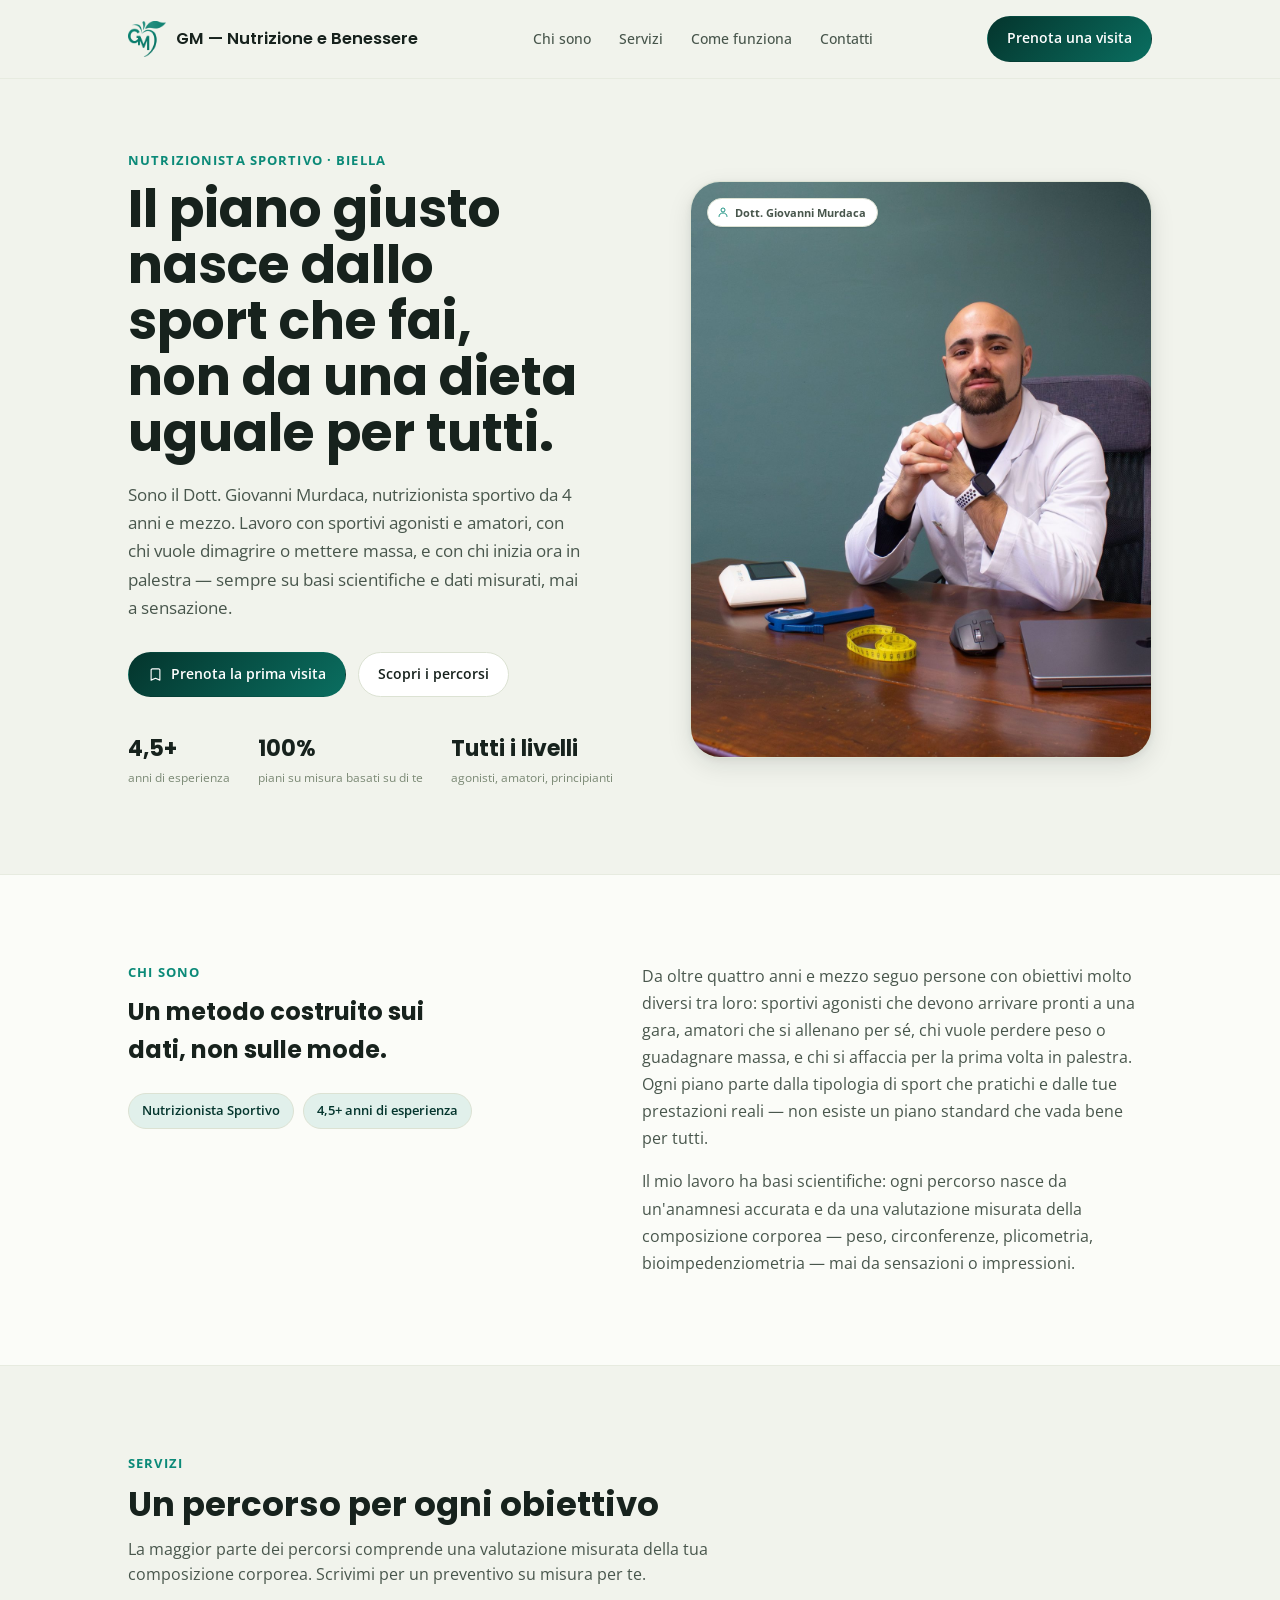
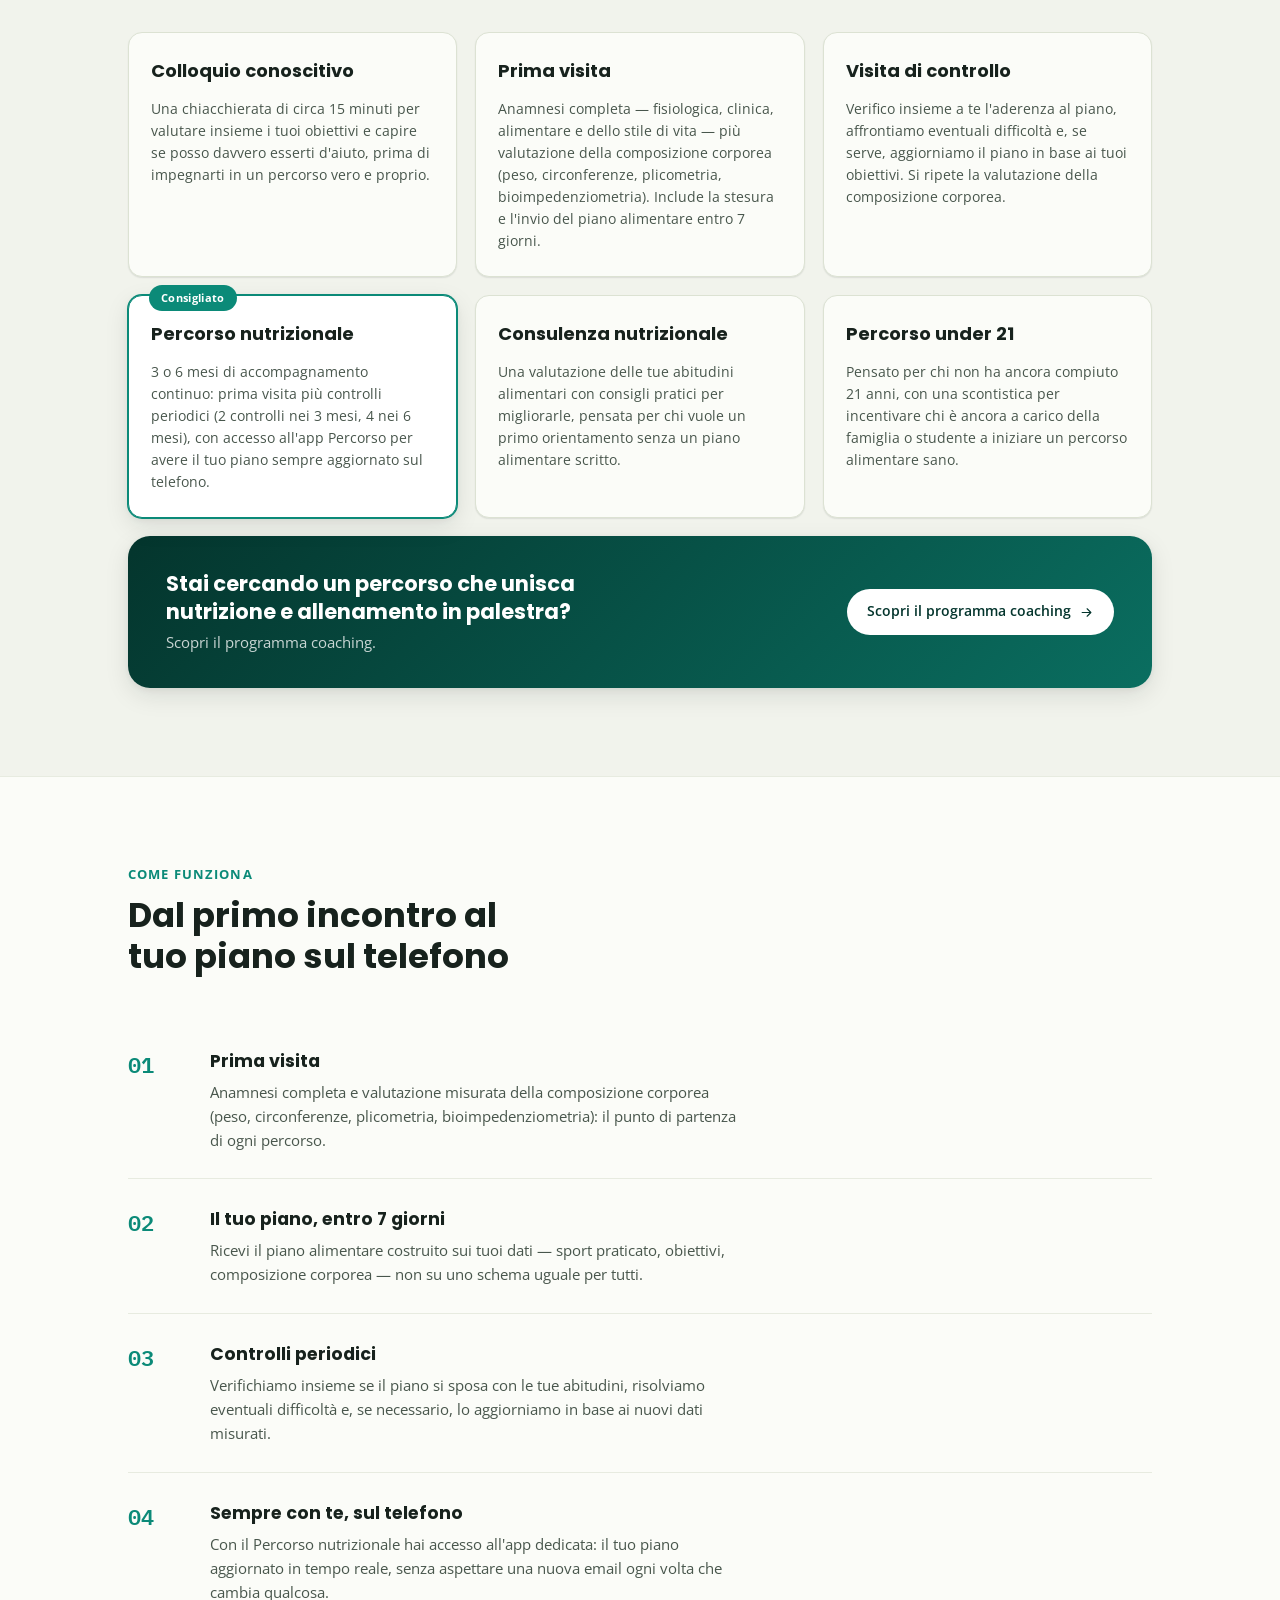
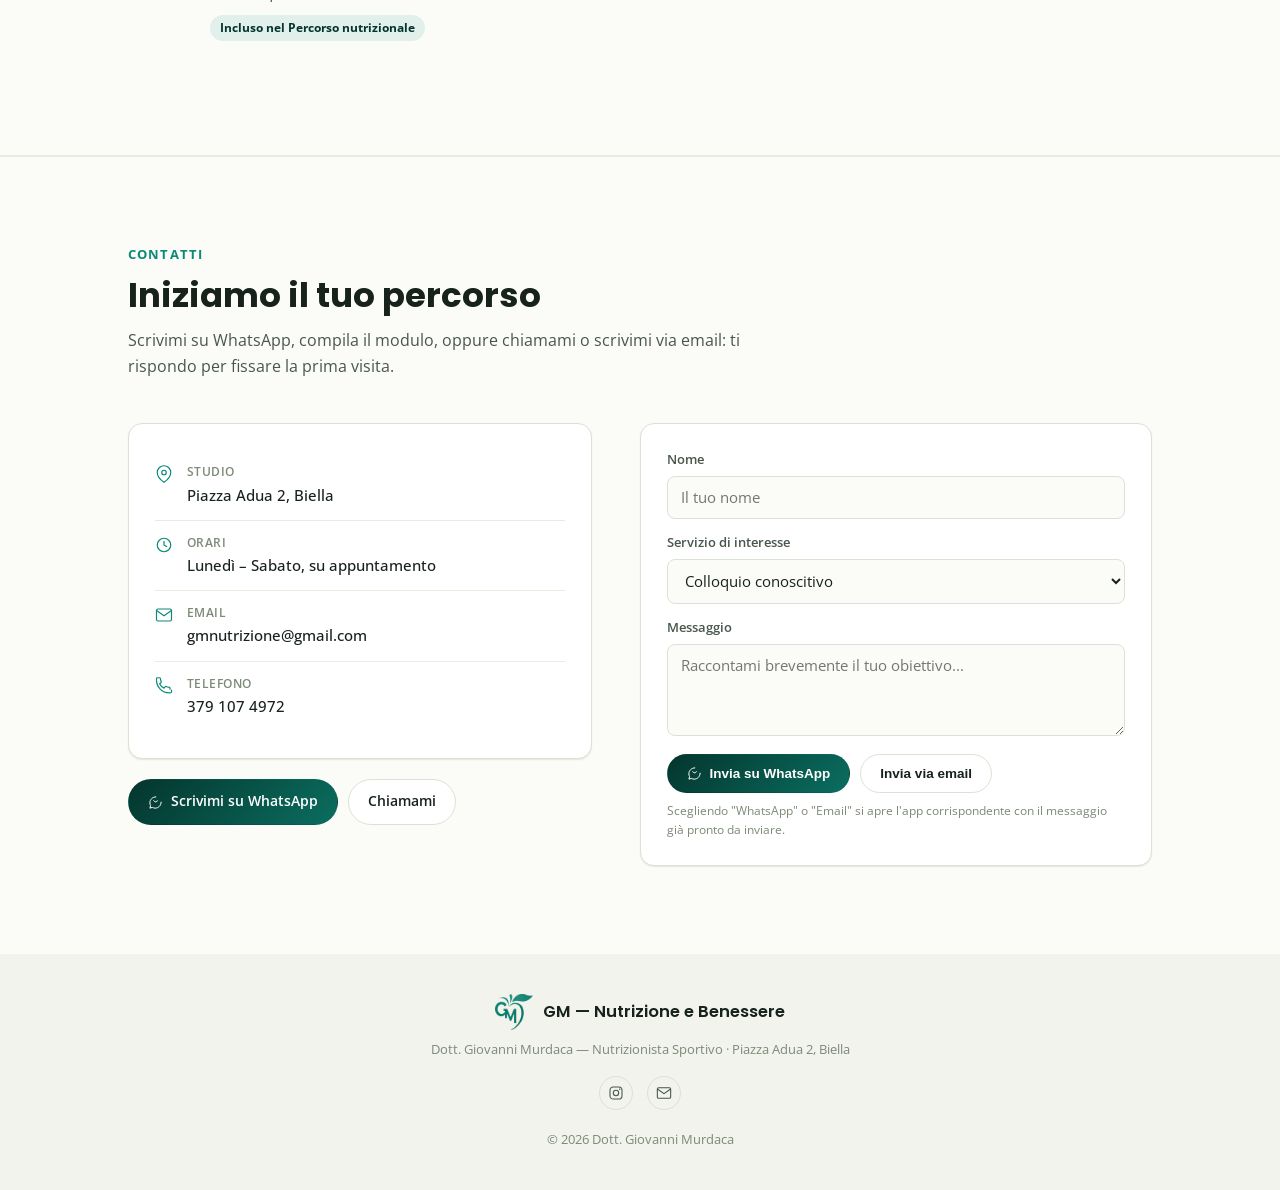
==== index.html @ 3b911735 "Sito: foto di Giovanni nella sezione in alto Co-Authored-By: Claude Sonnet 5.5 <noreply@anthropic.co" ====
<!doctype html>
<html lang="it">
<head>
<meta charset="utf-8">
<meta name="viewport" content="width=device-width, initial-scale=1">
<title>GM — Nutrizione e Benessere | Dott. Giovanni Murdaca, Nutrizionista Sportivo</title>
<meta name="description" content="Percorsi nutrizionali su misura per sportivi e non, basati su dati misurati, non su sensazioni. Studio a Biella, Dott. Giovanni Murdaca.">
<link rel="preconnect" href="https://fonts.googleapis.com">
<link rel="preconnect" href="https://fonts.gstatic.com" crossorigin>
<link rel="stylesheet" href="https://fonts.googleapis.com/css2?family=Poppins:wght@600;700;800&family=Open+Sans:wght@400;500;600;700&family=IBM+Plex+Mono:wght@500;600&display=swap">
<style>
  :root{
    --ink:#17221D; --ink-soft:#48564C; --ink-faint:#7C8A76;
    --paper:#F1F3EC; --surface:#FBFCF8; --surface-raised:#FFFFFF;
    --border:#DCE2D3; --border-soft:#E7EBE0;
    --accent:#0B8A78; --accent-ink:#04352D; --accent-soft:#E1F0EB;
    --accent-warm:#C08A2E; --accent-warm-soft:#F5EAD3;
    --btn-grad-1:#04352D; --btn-grad-2:#0A6E60;
    --shadow-1: 0 1px 2px rgba(23,34,29,.06), 0 1px 1px rgba(23,34,29,.04);
    --shadow-2: 0 8px 24px rgba(23,34,29,.10), 0 2px 6px rgba(23,34,29,.06);
    --radius-s:8px; --radius-m:14px; --radius-l:22px; --radius-xl:30px;
    --font-display:'Poppins', -apple-system, 'Segoe UI', sans-serif;
    --font-body:'Open Sans', -apple-system, 'Segoe UI', sans-serif;
    --font-mono:'IBM Plex Mono', 'SF Mono', Consolas, monospace;
    color-scheme: light;
  }
  @media (prefers-color-scheme: dark){
    :root{
      --ink:#E7ECE3; --ink-soft:#A9B6A2; --ink-faint:#79876F;
      --paper:#121A16; --surface:#1B2620; --surface-raised:#212E27;
      --border:#2C3B32; --border-soft:#243128;
      --accent:#2AA893; --accent-ink:#D8F2EC; --accent-soft:#1E3931;
      --accent-warm:#E0A94E; --accent-warm-soft:#3A2E19;
      --btn-grad-1:#0E5C50; --btn-grad-2:#1BBFA2;
      color-scheme: dark;
    }
  }
  *{box-sizing:border-box;}
  html{scroll-behavior:smooth;}
  html,body{margin:0;}
  body{
    background:var(--paper); color:var(--ink); font-family:var(--font-body);
    font-size:16px; line-height:1.6; -webkit-font-smoothing:antialiased;
  }
  h1,h2,h3,h4{ font-family:var(--font-display); font-weight:700; text-wrap:balance; color:var(--ink); margin:0; }
  p{ margin:0; }
  a{ color:inherit; }
  img{ max-width:100%; display:block; }
  .num{ font-family:var(--font-mono); font-variant-numeric:tabular-nums; }
  .wrap{ max-width:1080px; margin:0 auto; padding:0 28px; }
  section{ padding:88px 0; }
  @media (max-width:720px){ section{ padding:58px 0; } .wrap{ padding:0 20px; } }
  .eyebrow{ font-size:12.5px; font-weight:700; letter-spacing:.09em; text-transform:uppercase; color:var(--accent); margin-bottom:10px; }
  .section-head{ max-width:640px; margin-bottom:44px; }
  .section-head h2{ font-size:clamp(26px,3.6vw,34px); line-height:1.2; }
  .section-head p{ margin-top:12px; font-size:15.5px; color:var(--ink-soft); line-height:1.65; }

  /* ---------- Nav ---------- */
  header{ position:sticky; top:0; z-index:40; background:color-mix(in srgb, var(--paper) 88%, transparent); backdrop-filter:blur(10px); border-bottom:1px solid var(--border-soft); }
  .nav{ display:flex; align-items:center; justify-content:space-between; gap:16px; padding:16px 28px; max-width:1080px; margin:0 auto; }
  .brand{ display:flex; align-items:center; gap:10px; text-decoration:none; }
  .brand-logo-mark{ width:38px; height:auto; display:block; flex:none; }
  .brand-name{ font-family:var(--font-display); font-size:16.5px; font-weight:600; color:var(--ink); }
  .nav-links{ display:flex; align-items:center; gap:28px; font-size:14px; font-weight:500; color:var(--ink-soft); }
  .nav-links a{ text-decoration:none; }
  .nav-links a:hover{ color:var(--accent-ink); }
  @media (max-width:720px){ .nav-links{ display:none; } }
  .btn{
    display:inline-flex; align-items:center; gap:8px; font-size:13.5px; font-weight:600;
    padding:11px 19px; border-radius:999px; border:1px solid var(--border); cursor:pointer;
    background:var(--surface-raised); color:var(--ink); text-decoration:none; white-space:nowrap;
    transition:background .15s ease, border-color .15s ease, transform .1s ease;
  }
  .btn:hover{ background:var(--accent-soft); border-color:var(--accent); }
  .btn:active{ transform:scale(.97); }
  .btn.primary{ background:linear-gradient(135deg, var(--btn-grad-1) 0%, var(--btn-grad-2) 100%); color:#fff; border-color:transparent; }
  .btn.primary:hover{ filter:brightness(1.1); }
  .btn svg{ width:15px; height:15px; }

  /* ---------- Hero ---------- */
  .hero{ padding:72px 0 86px; }
  .hero-grid{ display:grid; grid-template-columns:1.05fr .95fr; gap:52px; align-items:center; }
  @media (max-width:860px){ .hero-grid{ grid-template-columns:1fr; } }
  .hero h1{ font-size:clamp(34px,5vw,52px); line-height:1.08; margin-bottom:20px; }
  .hero h1 em{ font-style:italic; color:var(--accent-ink); }
  .hero-lede{ font-size:17px; color:var(--ink-soft); max-width:46ch; line-height:1.65; margin-bottom:30px; }
  .hero-ctas{ display:flex; flex-wrap:wrap; gap:12px; margin-bottom:34px; }
  .hero-stats{ display:flex; gap:28px; flex-wrap:wrap; }
  .hero-stat .v{ font-family:var(--font-display); font-size:22px; font-weight:700; color:var(--ink); }
  .hero-stat .l{ font-size:12px; color:var(--ink-faint); margin-top:2px; }
  .hero-photo{
    aspect-ratio:4/5; border-radius:var(--radius-xl); background:var(--accent-soft);
    border:1px solid var(--border); display:flex; align-items:center; justify-content:center;
    flex-direction:column; gap:10px; color:var(--accent-ink); text-align:center; padding:24px;
    box-shadow:var(--shadow-2); position:relative; overflow:hidden;
  }
  .hero-photo > img{ position:absolute; inset:0; width:100%; height:100%; object-fit:cover; object-position:center top; display:block; }
  .hero-photo svg{ width:44px; height:44px; opacity:.55; }
  .hero-photo .cap{ font-size:12.5px; color:var(--ink-faint); max-width:28ch; }
  .hero-photo .badge{
    position:absolute; z-index:2; top:16px; left:16px; background:var(--surface-raised); border:1px solid var(--border);
    border-radius:999px; padding:5px 11px 5px 9px; font-size:11px; font-weight:700; display:flex; align-items:center; gap:6px;
    color:var(--ink-soft); box-shadow:var(--shadow-1);
  }
  .hero-photo .badge svg{ width:12px; height:12px; opacity:1; color:var(--accent); }

  /* ---------- Chi sono ---------- */
  .about{ background:var(--surface); border-top:1px solid var(--border-soft); border-bottom:1px solid var(--border-soft); }
  .about-grid{ display:grid; grid-template-columns:.95fr 1.05fr; gap:52px; align-items:start; }
  @media (max-width:860px){ .about-grid{ grid-template-columns:1fr; } }
  .about-text p{ font-size:15.5px; color:var(--ink-soft); line-height:1.75; }
  .about-text p + p{ margin-top:16px; }
  .about-badges{ display:flex; flex-wrap:wrap; gap:9px; margin-top:24px; }
  .chip{
    display:inline-flex; align-items:center; gap:6px; font-size:12.5px; font-weight:600;
    padding:7px 13px; border-radius:999px; background:var(--accent-soft); color:var(--accent-ink);
    border:1px solid var(--border);
  }
  /* ---------- Servizi ---------- */
  .services-grid{ display:grid; grid-template-columns:repeat(3,1fr); gap:18px; }
  @media (max-width:860px){ .services-grid{ grid-template-columns:1fr 1fr; } }
  @media (max-width:600px){ .services-grid{ grid-template-columns:1fr; } }
  .svc{
    background:var(--surface); border:1px solid var(--border); border-radius:var(--radius-m);
    padding:24px 22px; box-shadow:var(--shadow-1); display:flex; flex-direction:column; gap:12px;
    position:relative;
  }
  .svc.featured{ border-color:var(--accent); box-shadow:0 0 0 1px var(--accent), var(--shadow-2); background:var(--surface-raised); }
  .svc-badge{
    position:absolute; top:-11px; left:20px; background:var(--accent); color:#fff; font-size:11px; font-weight:700;
    padding:4px 12px; border-radius:999px; letter-spacing:.03em;
  }
  .svc h3{ font-size:18px; }
  .svc p{ font-size:13.8px; color:var(--ink-soft); line-height:1.6; flex:1; }

  .coaching-banner{
    margin-top:18px; background:linear-gradient(135deg, var(--btn-grad-1) 0%, var(--btn-grad-2) 100%); color:#fff;
    border-radius:var(--radius-l); padding:34px 38px; display:flex; align-items:center; justify-content:space-between;
    gap:24px; box-shadow:var(--shadow-2);
  }
  .coaching-banner-text h3{ color:#fff; font-size:21px; line-height:1.3; max-width:52ch; }
  .coaching-banner-text p{ color:rgba(255,255,255,.78); font-size:14.5px; margin-top:6px; }
  .coaching-banner .btn{ flex:none; background:#fff; color:#04352D; border-color:transparent; }
  .coaching-banner .btn:hover{ background:#EAF4F1; }
  .coaching-banner .btn svg{ color:#04352D; }
  @media (max-width:720px){ .coaching-banner{ flex-direction:column; align-items:flex-start; padding:28px 26px; } }

  /* ---------- Come funziona ---------- */
  .steps{ display:flex; flex-direction:column; gap:0; }
  .step{ display:grid; grid-template-columns:60px 1fr; gap:22px; padding:26px 0; border-bottom:1px solid var(--border-soft); }
  .step:last-child{ border-bottom:none; }
  .step-num{ font-family:var(--font-mono); font-size:22px; font-weight:600; color:var(--accent); }
  .step h3{ font-size:17.5px; margin-bottom:6px; }
  .step p{ font-size:14.5px; color:var(--ink-soft); line-height:1.65; max-width:60ch; }
  .step .tag{ display:inline-flex; margin-top:10px; font-size:11.5px; font-weight:700; color:var(--accent-ink); background:var(--accent-soft); padding:4px 10px; border-radius:999px; }

  /* ---------- Contatti ---------- */
  .contact{ background:var(--surface); border-top:1px solid var(--border-soft); }
  .contact-grid{ display:grid; grid-template-columns:.95fr 1.05fr; gap:48px; align-items:start; }
  @media (max-width:860px){ .contact-grid{ grid-template-columns:1fr; } }
  .info-card{ background:var(--surface-raised); border:1px solid var(--border); border-radius:var(--radius-m); padding:26px; box-shadow:var(--shadow-1); }
  .info-row{ display:flex; gap:14px; align-items:flex-start; padding:13px 0; border-bottom:1px solid var(--border-soft); }
  .info-row:last-child{ border-bottom:none; }
  .info-row svg{ width:18px; height:18px; flex:none; margin-top:2px; color:var(--accent); }
  .info-row .l{ font-size:11.5px; color:var(--ink-faint); font-weight:600; text-transform:uppercase; letter-spacing:.04em; }
  .info-row .v{ font-size:14.5px; color:var(--ink); margin-top:2px; font-weight:500; }
  .info-row a.v{ text-decoration:none; }
  .info-row a.v:hover{ color:var(--accent-ink); }
  .contact-ctas{ display:flex; gap:10px; flex-wrap:wrap; margin-top:20px; }

  form.contact-form{ background:var(--surface-raised); border:1px solid var(--border); border-radius:var(--radius-m); padding:26px; box-shadow:var(--shadow-1); display:flex; flex-direction:column; gap:14px; }
  .field{ display:flex; flex-direction:column; gap:6px; }
  .field label{ font-size:12.5px; font-weight:600; color:var(--ink-soft); }
  .field input, .field textarea, .field select{
    font-family:var(--font-body); font-size:14.5px; padding:11px 13px; border-radius:var(--radius-s);
    border:1px solid var(--border); background:var(--surface); color:var(--ink);
  }
  .field textarea{ resize:vertical; min-height:92px; }
  .field input:focus, .field textarea:focus, .field select:focus{ outline:2px solid var(--accent); outline-offset:1px; border-color:var(--accent); }
  .form-actions{ display:flex; gap:10px; flex-wrap:wrap; margin-top:4px; }
  .form-hint{ font-size:12px; color:var(--ink-faint); margin-top:-6px; }

  footer{ padding:40px 0; text-align:center; }
  footer .brand{ justify-content:center; margin-bottom:10px; }
  footer p{ font-size:12.5px; color:var(--ink-faint); }
  footer .social{ display:flex; justify-content:center; gap:14px; margin-top:16px; }
  footer .social a{ width:34px; height:34px; border-radius:50%; border:1px solid var(--border); display:flex; align-items:center; justify-content:center; color:var(--ink-soft); text-decoration:none; }
  footer .social a:hover{ border-color:var(--accent); color:var(--accent-ink); }
  footer .social svg{ width:16px; height:16px; }
</style>
</head>
<body>

<header>
  <div class="nav">
    <a class="brand" href="#top">
      <img src="[data-uri]" alt="GM" class="brand-logo-mark">
      <span class="brand-name">GM — Nutrizione e Benessere</span>
    </a>
    <nav class="nav-links">
      <a href="#chi-sono">Chi sono</a>
      <a href="#servizi">Servizi</a>
      <a href="#percorso">Come funziona</a>
      <a href="#contatti">Contatti</a>
    </nav>
    <a class="btn primary" href="#contatti">Prenota una visita</a>
  </div>
</header>

<main id="top">

  <section class="hero">
    <div class="wrap hero-grid">
      <div>
        <div class="eyebrow">Nutrizionista sportivo · Biella</div>
        <h1>Il piano giusto nasce dallo sport che fai, non da una dieta uguale per tutti.</h1>
        <p class="hero-lede">Sono il Dott. Giovanni Murdaca, nutrizionista sportivo da 4 anni e mezzo. Lavoro con sportivi agonisti e amatori, con chi vuole dimagrire o mettere massa, e con chi inizia ora in palestra — sempre su basi scientifiche e dati misurati, mai a sensazione.</p>
        <div class="hero-ctas">
          <a class="btn primary" href="#contatti">
            <svg viewBox="0 0 24 24" fill="none"><path d="M17 3H7C5.9 3 5 3.9 5 5V21L12 18L19 21V5C19 3.9 18.1 3 17 3Z" stroke="currentColor" stroke-width="1.8" stroke-linejoin="round"/></svg>
            Prenota la prima visita
          </a>
          <a class="btn" href="#servizi">Scopri i percorsi</a>
        </div>
        <div class="hero-stats">
          <div class="hero-stat"><div class="v num">4,5+</div><div class="l">anni di esperienza</div></div>
          <div class="hero-stat"><div class="v num">100%</div><div class="l">piani su misura basati su di te</div></div>
          <div class="hero-stat"><div class="v">Tutti i livelli</div><div class="l">agonisti, amatori, principianti</div></div>
        </div>
      </div>
      <div class="hero-photo">
        <div class="badge">
          <svg viewBox="0 0 24 24" fill="none"><circle cx="12" cy="8" r="4" stroke="currentColor" stroke-width="1.8"/><path d="M4 21C4 16.5 7.5 14 12 14C16.5 14 20 16.5 20 21" stroke="currentColor" stroke-width="1.8" stroke-linecap="round"/></svg>
          Dott. Giovanni Murdaca
        </div>
        <img src="foto-giovanni.jpg" alt="Il Dott. Giovanni Murdaca nel suo studio" width="1200" height="1500" fetchpriority="high">
      </div>
    </div>
  </section>

  <section class="about" id="chi-sono">
    <div class="wrap about-grid">
      <div>
        <div class="eyebrow">Chi sono</div>
        <h2>Un metodo costruito sui dati, non sulle mode.</h2>
        <div class="about-badges">
          <span class="chip">Nutrizionista Sportivo</span>
          <span class="chip">4,5+ anni di esperienza</span>
        </div>
      </div>
      <div class="about-text">
        <p>Da oltre quattro anni e mezzo seguo persone con obiettivi molto diversi tra loro: sportivi agonisti che devono arrivare pronti a una gara, amatori che si allenano per sé, chi vuole perdere peso o guadagnare massa, e chi si affaccia per la prima volta in palestra. Ogni piano parte dalla tipologia di sport che pratichi e dalle tue prestazioni reali — non esiste un piano standard che vada bene per tutti.</p>
        <p>Il mio lavoro ha basi scientifiche: ogni percorso nasce da un'anamnesi accurata e da una valutazione misurata della composizione corporea — peso, circonferenze, plicometria, bioimpedenziometria — mai da sensazioni o impressioni.</p>
      </div>
    </div>
  </section>

  <section id="servizi">
    <div class="wrap">
      <div class="section-head">
        <div class="eyebrow">Servizi</div>
        <h2>Un percorso per ogni obiettivo</h2>
        <p>La maggior parte dei percorsi comprende una valutazione misurata della tua composizione corporea. Scrivimi per un preventivo su misura per te.</p>
      </div>
      <div class="services-grid">
        <div class="svc">
          <h3>Colloquio conoscitivo</h3>
          <p>Una chiacchierata di circa 15 minuti per valutare insieme i tuoi obiettivi e capire se posso davvero esserti d'aiuto, prima di impegnarti in un percorso vero e proprio.</p>
        </div>
        <div class="svc">
          <h3>Prima visita</h3>
          <p>Anamnesi completa — fisiologica, clinica, alimentare e dello stile di vita — più valutazione della composizione corporea (peso, circonferenze, plicometria, bioimpedenziometria). Include la stesura e l'invio del piano alimentare entro 7 giorni.</p>
        </div>
        <div class="svc">
          <h3>Visita di controllo</h3>
          <p>Verifico insieme a te l'aderenza al piano, affrontiamo eventuali difficoltà e, se serve, aggiorniamo il piano in base ai tuoi obiettivi. Si ripete la valutazione della composizione corporea.</p>
        </div>
        <div class="svc featured">
          <div class="svc-badge">Consigliato</div>
          <h3>Percorso nutrizionale</h3>
          <p>3 o 6 mesi di accompagnamento continuo: prima visita più controlli periodici (2 controlli nei 3 mesi, 4 nei 6 mesi), con accesso all'app Percorso per avere il tuo piano sempre aggiornato sul telefono.</p>
        </div>
        <div class="svc">
          <h3>Consulenza nutrizionale</h3>
          <p>Una valutazione delle tue abitudini alimentari con consigli pratici per migliorarle, pensata per chi vuole un primo orientamento senza un piano alimentare scritto.</p>
        </div>
        <div class="svc">
          <h3>Percorso under 21</h3>
          <p>Pensato per chi non ha ancora compiuto 21 anni, con una scontistica per incentivare chi è ancora a carico della famiglia o studente a iniziare un percorso alimentare sano.</p>
        </div>
      </div>

      <div class="coaching-banner">
        <div class="coaching-banner-text">
          <h3>Stai cercando un percorso che unisca nutrizione e allenamento in palestra?</h3>
          <p>Scopri il programma coaching.</p>
        </div>
        <a class="btn primary" href="/coaching">
          Scopri il programma coaching
          <svg viewBox="0 0 24 24" fill="none"><path d="M5 12H19M19 12L13 6M19 12L13 18" stroke="currentColor" stroke-width="1.8" stroke-linecap="round" stroke-linejoin="round"/></svg>
        </a>
      </div>
    </div>
  </section>

  <section class="about" id="percorso">
    <div class="wrap">
      <div class="section-head">
        <div class="eyebrow">Come funziona</div>
        <h2>Dal primo incontro al tuo piano sul telefono</h2>
      </div>
      <div class="steps">
        <div class="step">
          <div class="step-num num">01</div>
          <div>
            <h3>Prima visita</h3>
            <p>Anamnesi completa e valutazione misurata della composizione corporea (peso, circonferenze, plicometria, bioimpedenziometria): il punto di partenza di ogni percorso.</p>
          </div>
        </div>
        <div class="step">
          <div class="step-num num">02</div>
          <div>
            <h3>Il tuo piano, entro 7 giorni</h3>
            <p>Ricevi il piano alimentare costruito sui tuoi dati — sport praticato, obiettivi, composizione corporea — non su uno schema uguale per tutti.</p>
          </div>
        </div>
        <div class="step">
          <div class="step-num num">03</div>
          <div>
            <h3>Controlli periodici</h3>
            <p>Verifichiamo insieme se il piano si sposa con le tue abitudini, risolviamo eventuali difficoltà e, se necessario, lo aggiorniamo in base ai nuovi dati misurati.</p>
          </div>
        </div>
        <div class="step">
          <div class="step-num num">04</div>
          <div>
            <h3>Sempre con te, sul telefono</h3>
            <p>Con il Percorso nutrizionale hai accesso all'app dedicata: il tuo piano aggiornato in tempo reale, senza aspettare una nuova email ogni volta che cambia qualcosa.</p>
            <span class="tag">Incluso nel Percorso nutrizionale</span>
          </div>
        </div>
      </div>
    </div>
  </section>

  <section class="contact" id="contatti">
    <div class="wrap">
      <div class="section-head">
        <div class="eyebrow">Contatti</div>
        <h2>Iniziamo il tuo percorso</h2>
        <p>Scrivimi su WhatsApp, compila il modulo, oppure chiamami o scrivimi via email: ti rispondo per fissare la prima visita.</p>
      </div>
      <div class="contact-grid">
        <div>
          <div class="info-card">
            <div class="info-row">
              <svg viewBox="0 0 24 24" fill="none"><path d="M21 10C21 17 12 23 12 23C12 23 3 17 3 10C3 5.03 7.03 1 12 1C16.97 1 21 5.03 21 10Z" stroke="currentColor" stroke-width="1.6"/><circle cx="12" cy="10" r="3" stroke="currentColor" stroke-width="1.6"/></svg>
              <div><div class="l">Studio</div><div class="v">Piazza Adua 2, Biella</div></div>
            </div>
            <div class="info-row">
              <svg viewBox="0 0 24 24" fill="none"><circle cx="12" cy="12" r="9" stroke="currentColor" stroke-width="1.6"/><path d="M12 7V12L15.5 14" stroke="currentColor" stroke-width="1.6" stroke-linecap="round"/></svg>
              <div><div class="l">Orari</div><div class="v">Lunedì – Sabato, su appuntamento</div></div>
            </div>
            <div class="info-row">
              <svg viewBox="0 0 24 24" fill="none"><rect x="2" y="4" width="20" height="16" rx="2" stroke="currentColor" stroke-width="1.6"/><path d="M2 6L12 13L22 6" stroke="currentColor" stroke-width="1.6"/></svg>
              <div><div class="l">Email</div><a class="v" href="mailto:gmnutrizione@gmail.com">gmnutrizione@gmail.com</a></div>
            </div>
            <div class="info-row">
              <svg viewBox="0 0 24 24" fill="none"><path d="M22 16.9V19.9C22 20.5 21.5 21 20.9 21C9.4 21.7 1.3 13.6 2 2.1C2 1.5 2.5 1 3.1 1H6.1C6.6 1 7 1.4 7.1 1.9C7.3 3.4 7.7 4.9 8.3 6.2C8.5 6.7 8.3 7.3 7.9 7.6L6.2 9C7.4 11.6 9.4 13.6 12 14.8L13.4 13.1C13.7 12.7 14.3 12.5 14.8 12.7C16.1 13.3 17.6 13.7 19.1 13.9C19.6 14 20 14.5 20 15V16.9" stroke="currentColor" stroke-width="1.6" stroke-linejoin="round"/></svg>
              <div><div class="l">Telefono</div><a class="v" href="tel:+393791074972">379 107 4972</a></div>
            </div>
          </div>
          <div class="contact-ctas">
            <a class="btn primary" href="https://wa.me/393791074972?text=Ciao%2C%20vorrei%20informazioni%20per%20prenotare%20una%20prima%20visita." target="_blank" rel="noopener">
              <svg viewBox="0 0 24 24" fill="none"><path d="M21 11.5C21 16.75 16.75 21 11.5 21C9.86 21 8.32 20.59 6.97 19.86L3 21L4.14 17.03C3.41 15.68 3 14.14 3 12.5C3 7.25 7.25 3 12.5 3" stroke="currentColor" stroke-width="1.6" stroke-linecap="round"/><path d="M15 9C15 9 14.5 11 12.5 11C10.5 11 9 9 9 9" stroke="currentColor" stroke-width="1.6" stroke-linecap="round"/></svg>
              Scrivimi su WhatsApp
            </a>
            <a class="btn" href="tel:+393791074972">Chiamami</a>
          </div>
        </div>

        <form class="contact-form" id="contact-form">
          <div class="field">
            <label for="f-nome">Nome</label>
            <input type="text" id="f-nome" name="nome" required placeholder="Il tuo nome">
          </div>
          <div class="field">
            <label for="f-servizio">Servizio di interesse</label>
            <select id="f-servizio" name="servizio">
              <option>Colloquio conoscitivo</option>
              <option>Prima visita</option>
              <option>Visita di controllo</option>
              <option>Percorso nutrizionale</option>
              <option>Consulenza nutrizionale</option>
              <option>Percorso under 21</option>
              <option>Coaching nutrizione e allenamento</option>
              <option>Non so ancora, vorrei informazioni</option>
            </select>
          </div>
          <div class="field">
            <label for="f-messaggio">Messaggio</label>
            <textarea id="f-messaggio" name="messaggio" placeholder="Raccontami brevemente il tuo obiettivo..."></textarea>
          </div>
          <div class="form-actions">
            <button type="submit" class="btn primary" formaction="whatsapp">
              <svg viewBox="0 0 24 24" fill="none"><path d="M21 11.5C21 16.75 16.75 21 11.5 21C9.86 21 8.32 20.59 6.97 19.86L3 21L4.14 17.03C3.41 15.68 3 14.14 3 12.5C3 7.25 7.25 3 12.5 3" stroke="currentColor" stroke-width="1.6" stroke-linecap="round"/><path d="M15 9C15 9 14.5 11 12.5 11C10.5 11 9 9 9 9" stroke="currentColor" stroke-width="1.6" stroke-linecap="round"/></svg>
              Invia su WhatsApp
            </button>
            <button type="submit" class="btn" formaction="email">Invia via email</button>
          </div>
          <p class="form-hint">Scegliendo "WhatsApp" o "Email" si apre l'app corrispondente con il messaggio già pronto da inviare.</p>
        </form>
      </div>
    </div>
  </section>

</main>

<footer>
  <div class="wrap">
    <a class="brand" href="#top">
      <img src="[data-uri]" alt="GM" class="brand-logo-mark">
      <span class="brand-name">GM — Nutrizione e Benessere</span>
    </a>
    <p>Dott. Giovanni Murdaca — Nutrizionista Sportivo · Piazza Adua 2, Biella</p>
    <div class="social">
      <a href="https://www.instagram.com/dott.murdaca.nutrizionista/" target="_blank" rel="noopener" aria-label="Instagram">
        <svg viewBox="0 0 24 24" fill="none"><rect x="3" y="3" width="18" height="18" rx="5" stroke="currentColor" stroke-width="1.6"/><circle cx="12" cy="12" r="4" stroke="currentColor" stroke-width="1.6"/><circle cx="17.5" cy="6.5" r="1.1" fill="currentColor"/></svg>
      </a>
      <a href="mailto:gmnutrizione@gmail.com" aria-label="Email">
        <svg viewBox="0 0 24 24" fill="none"><rect x="2" y="4" width="20" height="16" rx="2" stroke="currentColor" stroke-width="1.6"/><path d="M2 6L12 13L22 6" stroke="currentColor" stroke-width="1.6"/></svg>
      </a>
    </div>
    <p style="margin-top:20px;">© 2026 Dott. Giovanni Murdaca</p>
  </div>
</footer>

<script>
  document.getElementById('contact-form').addEventListener('submit', function(e){
    e.preventDefault();
    const nome = document.getElementById('f-nome').value.trim();
    const servizio = document.getElementById('f-servizio').value;
    const messaggio = document.getElementById('f-messaggio').value.trim();
    const dest = e.submitter && e.submitter.getAttribute('formaction');

    const testo =
      'Ciao, sono ' + (nome || '—') + '.\n' +
      'Servizio di interesse: ' + servizio + '.\n' +
      (messaggio ? ('Messaggio: ' + messaggio) : 'Vorrei avere maggiori informazioni.');

    if(dest === 'whatsapp'){
      window.open('https://wa.me/393791074972?text=' + encodeURIComponent(testo), '_blank');
    } else {
      const oggetto = encodeURIComponent('Richiesta informazioni — ' + servizio);
      window.location.href = 'mailto:gmnutrizione@gmail.com?subject=' + oggetto + '&body=' + encodeURIComponent(testo);
    }
  });
</script>

</body>
</html>
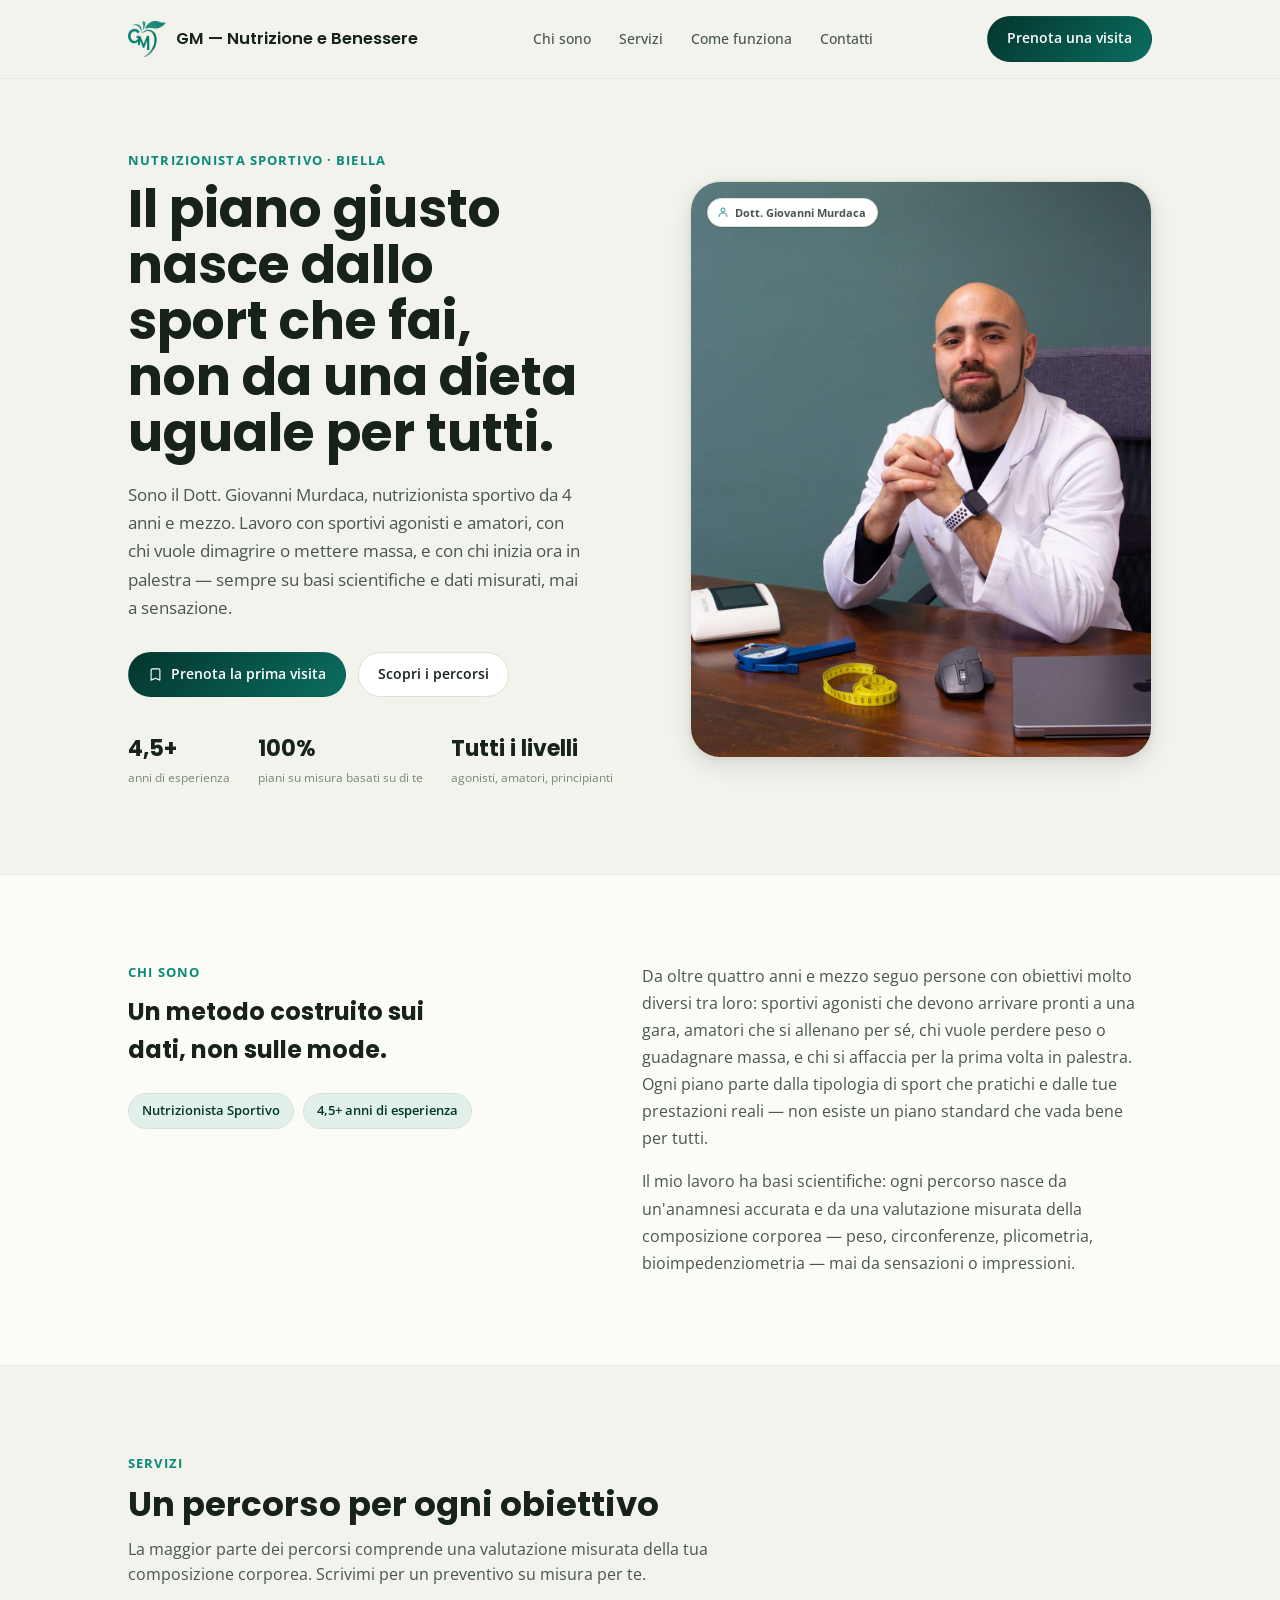
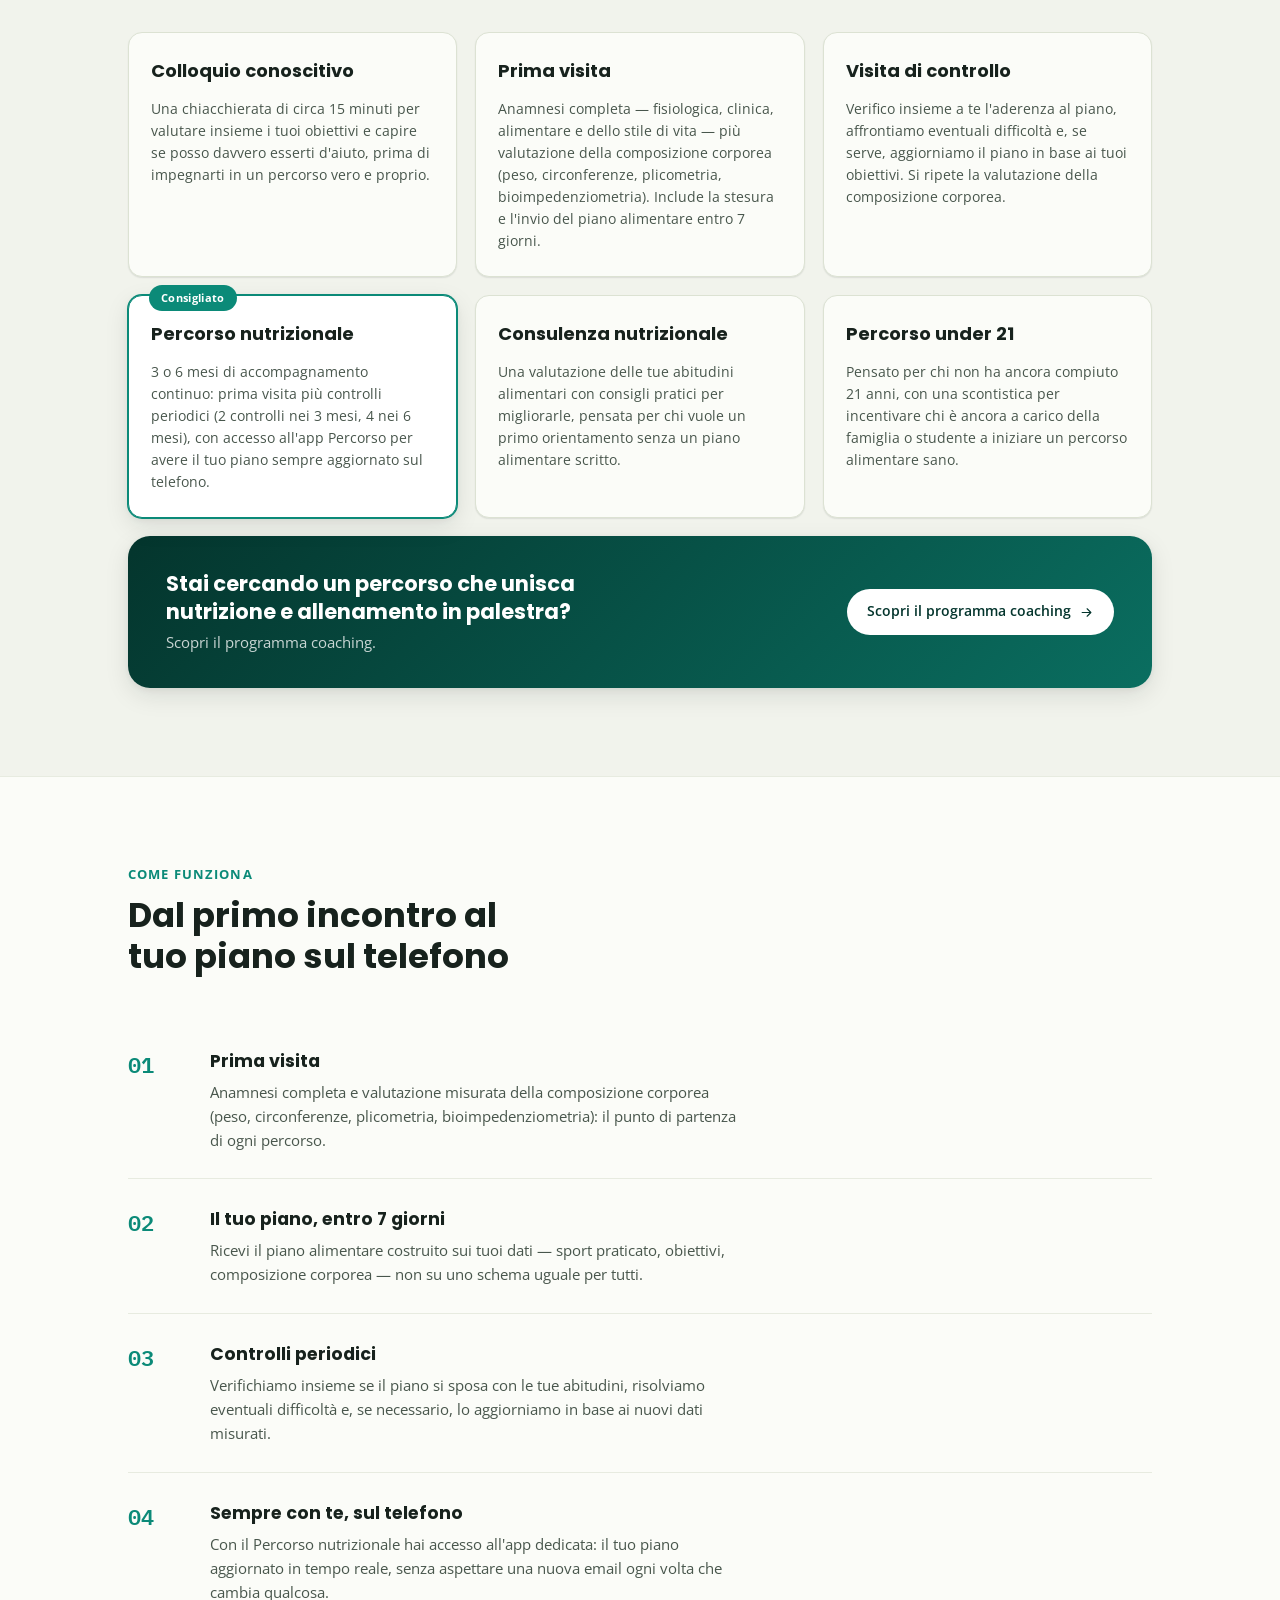
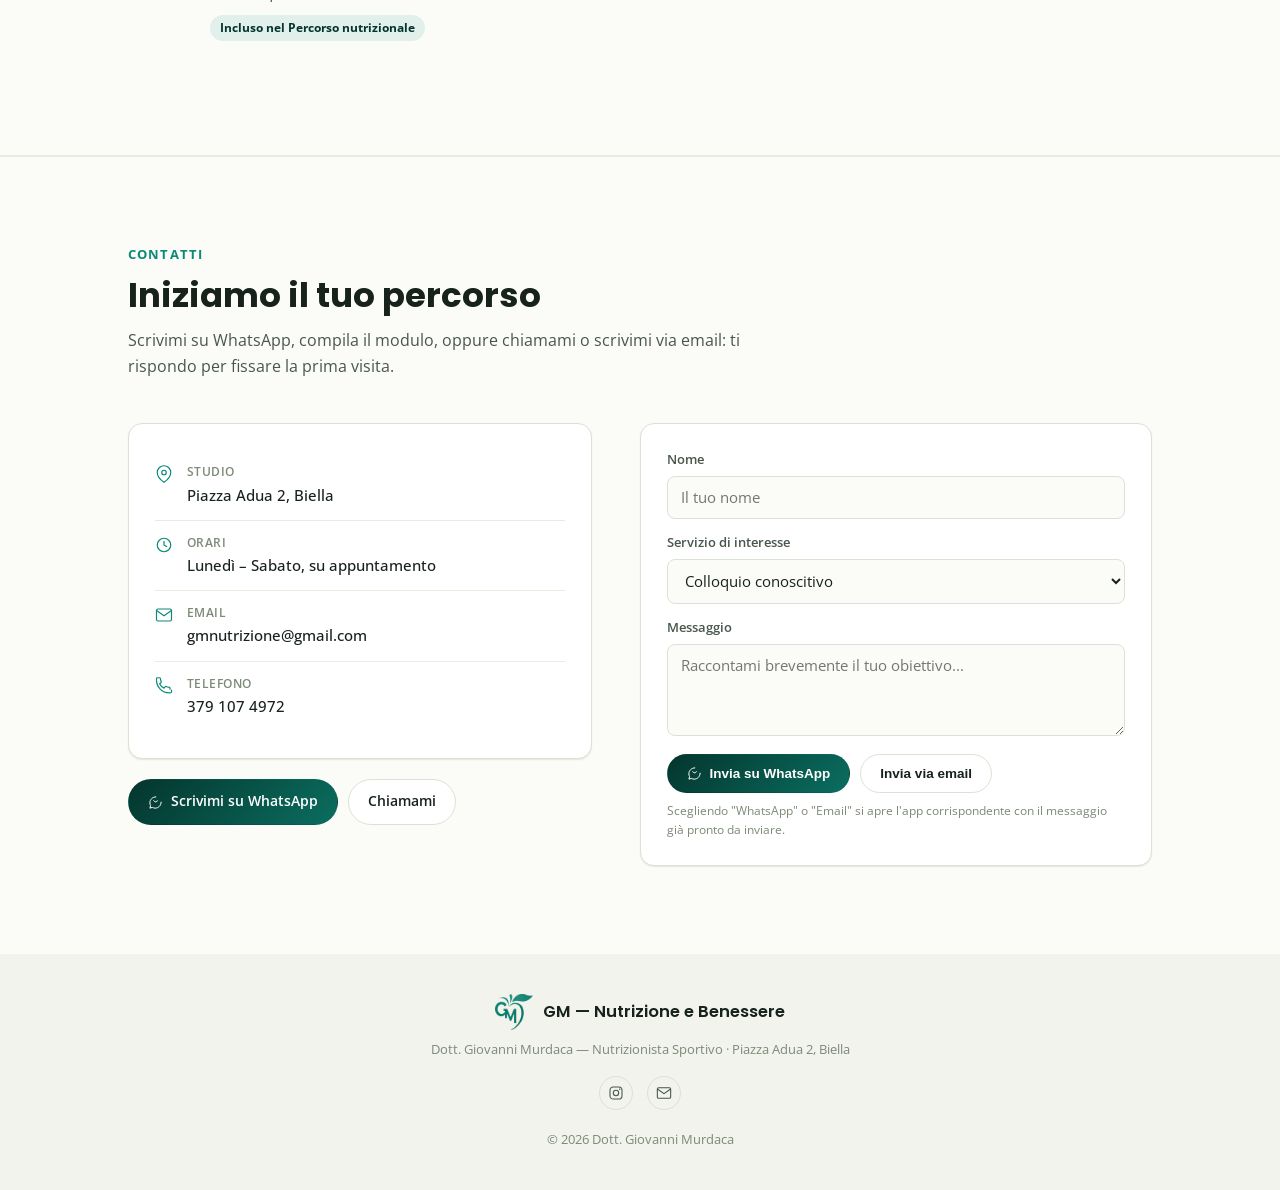
==== commit 2ea7db0e: "Sito: nuova foto di Giovanni nella sezione in alto Co-Authored-By: Claude Sonnet 5.5 <noreply@anthro" ====
--- a/index.html
+++ b/index.html
@@ -233,7 +233,7 @@
           <svg viewBox="0 0 24 24" fill="none"><circle cx="12" cy="8" r="4" stroke="currentColor" stroke-width="1.8"/><path d="M4 21C4 16.5 7.5 14 12 14C16.5 14 20 16.5 20 21" stroke="currentColor" stroke-width="1.8" stroke-linecap="round"/></svg>
           Dott. Giovanni Murdaca
         </div>
-        <img src="foto-giovanni.jpg" alt="Il Dott. Giovanni Murdaca nel suo studio" width="1200" height="1500" fetchpriority="high">
+        <img src="foto-giovanni.jpg?v=2" alt="Il Dott. Giovanni Murdaca nel suo studio" width="1200" height="1500" fetchpriority="high">
       </div>
     </div>
   </section>
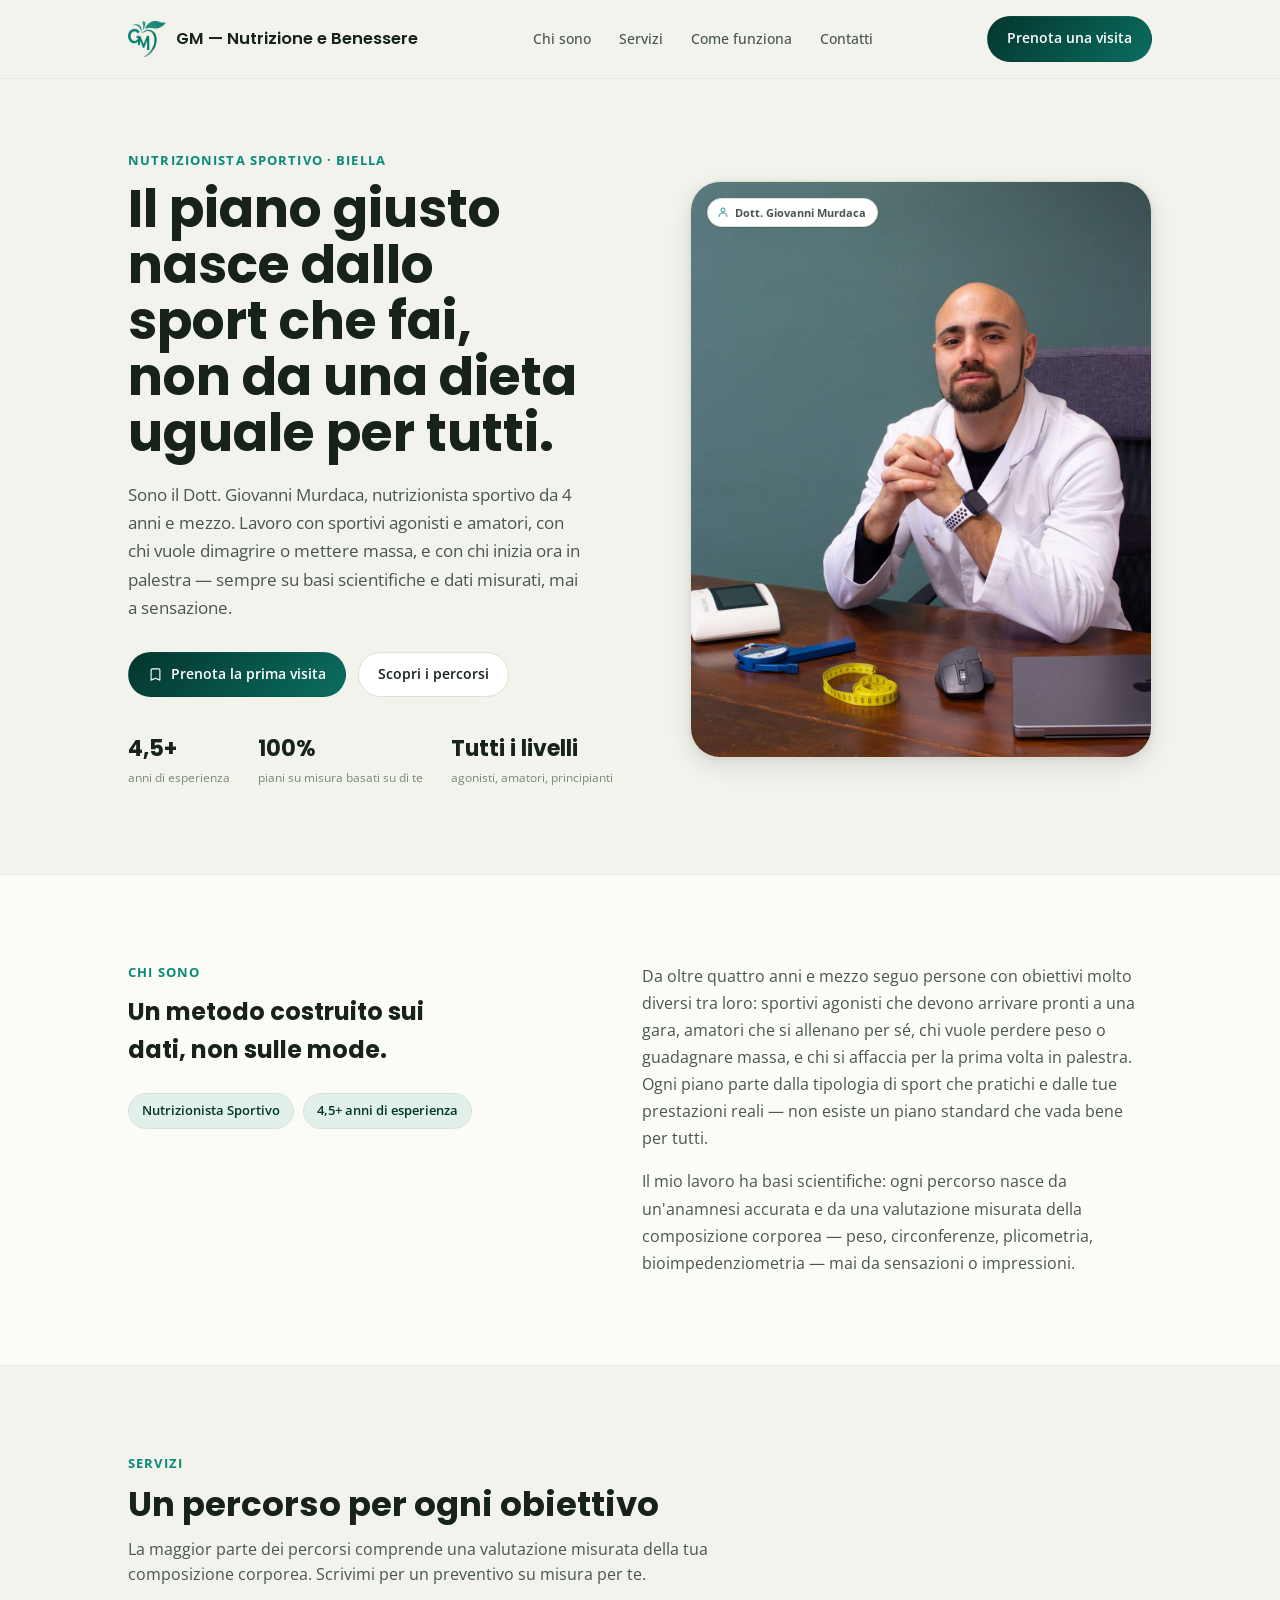
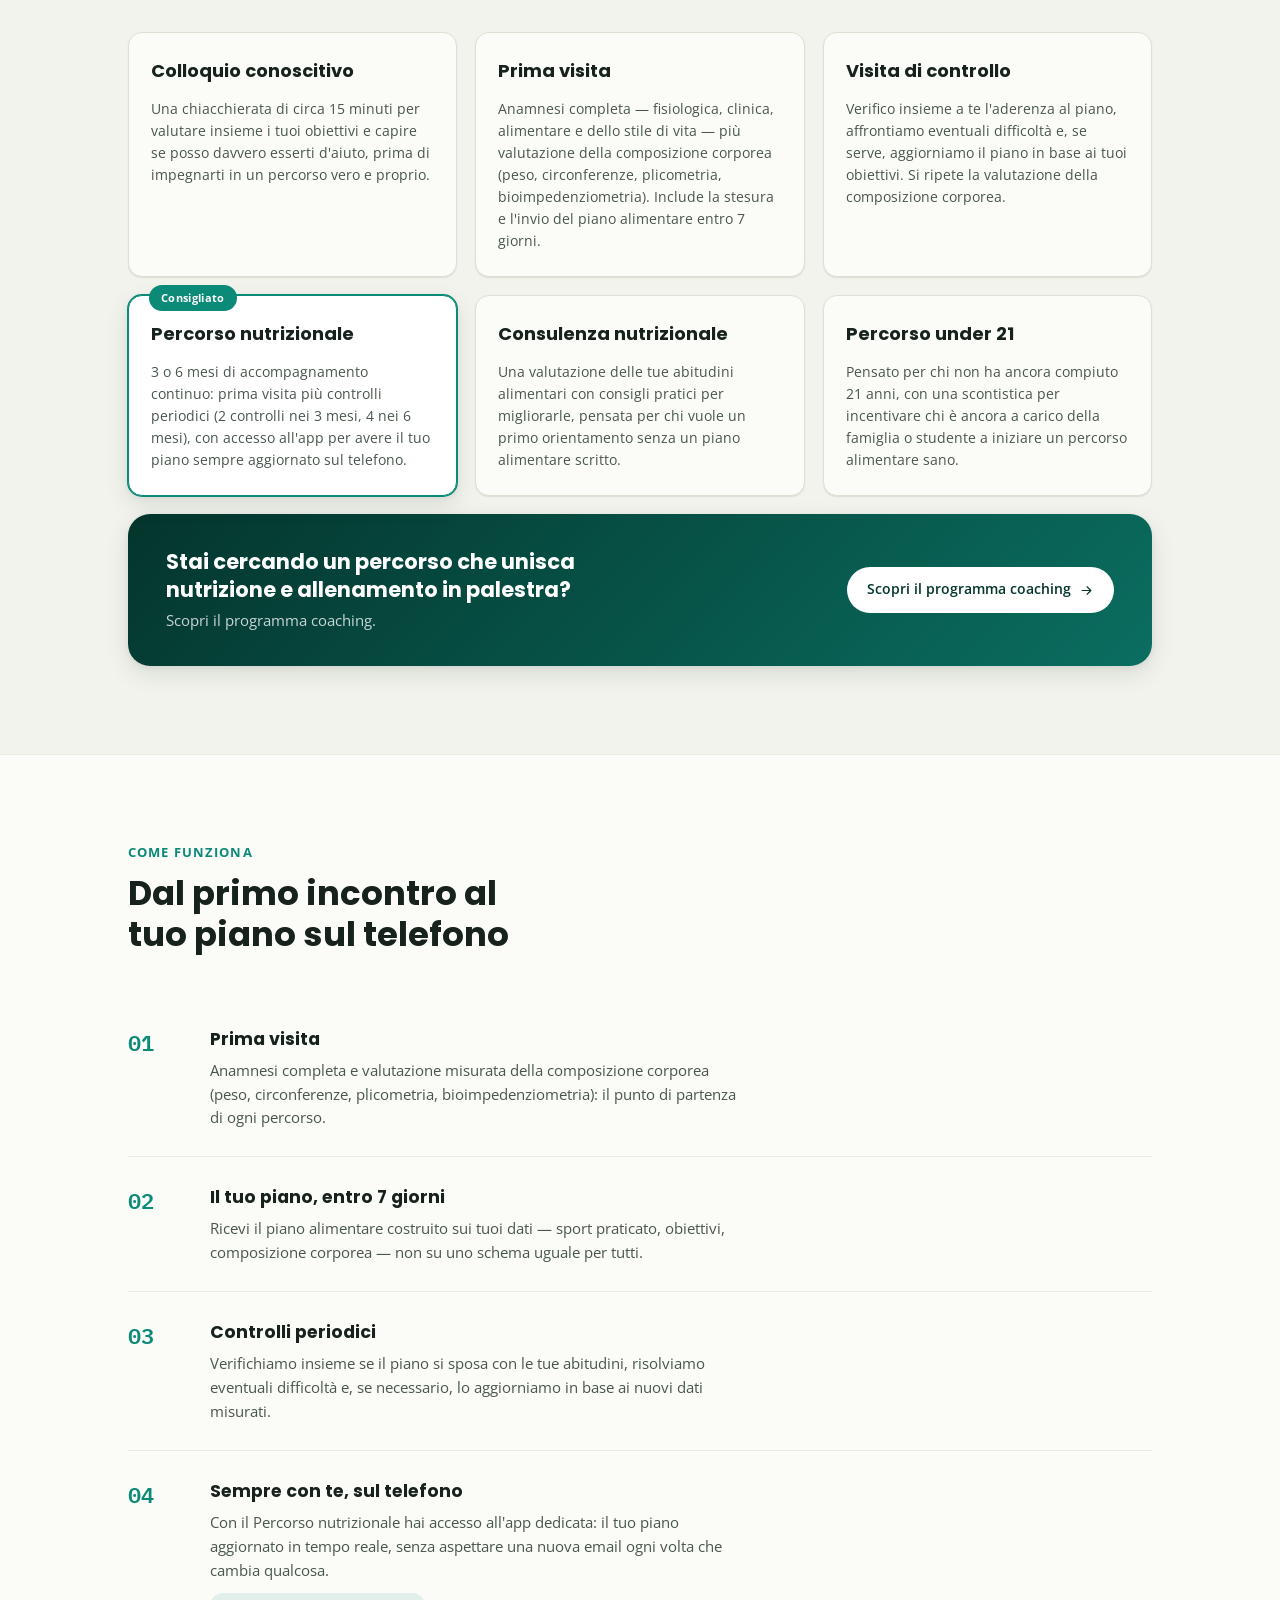
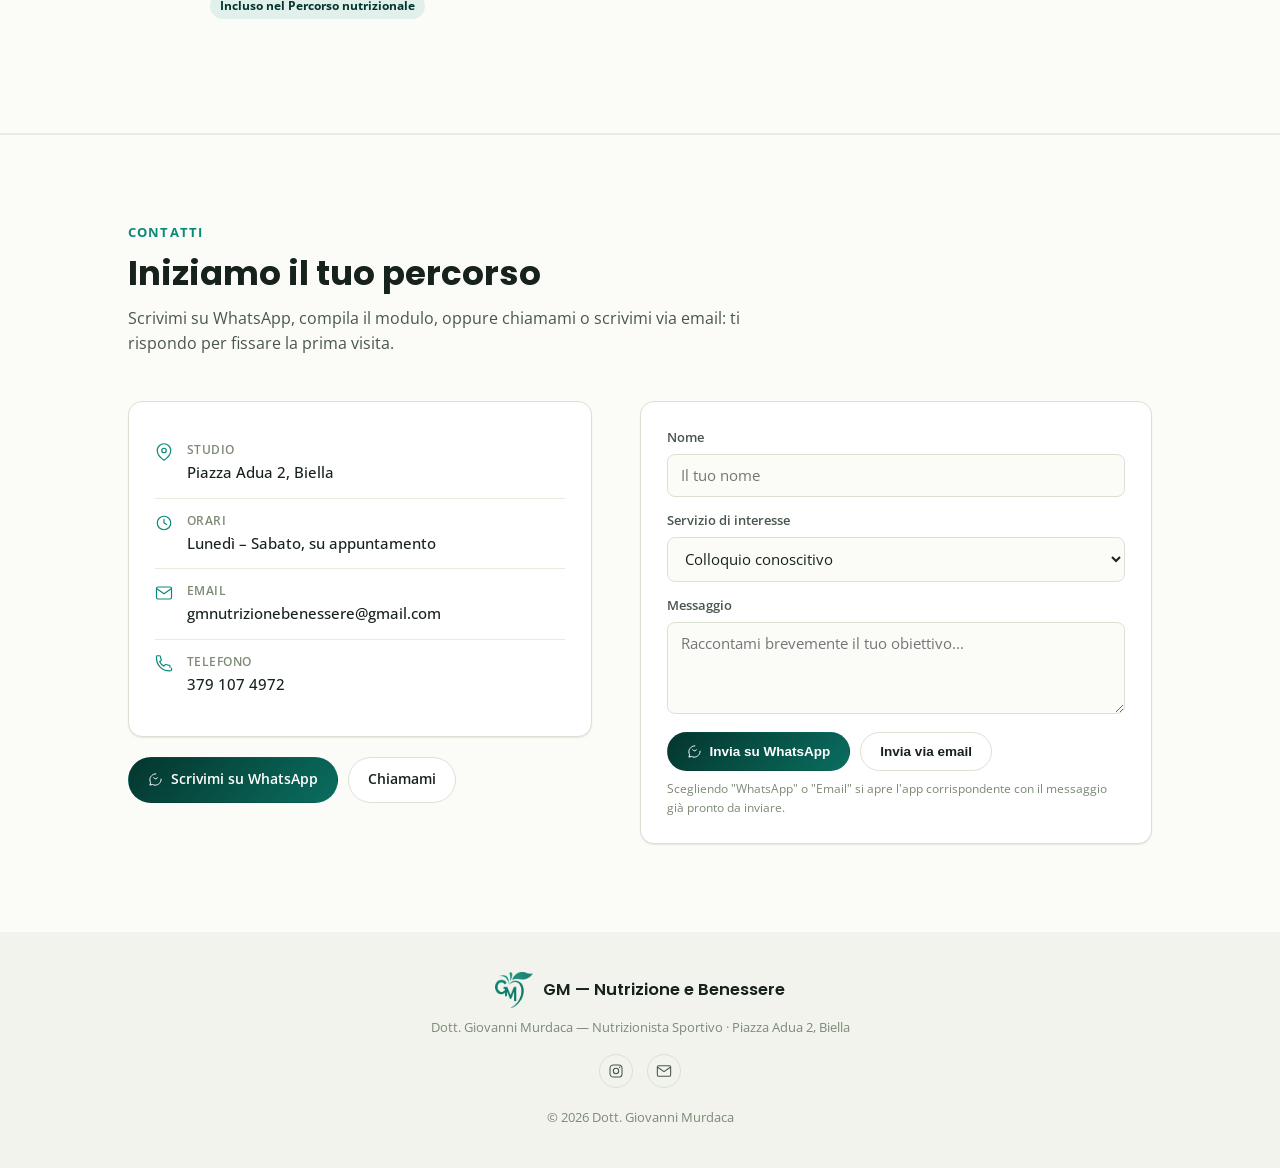
==== commit 7c63540f: "Sito: nuova email, testo app senza nome, logo su due righe pulite da telefono Co-Authored-By: Claude" ====
--- a/index.html
+++ b/index.html
@@ -61,6 +61,7 @@
   .brand{ display:flex; align-items:center; gap:10px; text-decoration:none; }
   .brand-logo-mark{ width:38px; height:auto; display:block; flex:none; }
   .brand-name{ font-family:var(--font-display); font-size:16.5px; font-weight:600; color:var(--ink); }
+  @media (max-width:720px){ .brand-name{ display:flex; flex-direction:column; line-height:1.15; } .bn-dash{ display:none; } .bn-gm{ font-size:17px; font-weight:700; } .bn-sub{ font-size:11.5px; font-weight:500; color:var(--ink-soft); white-space:nowrap; } .nav{ padding:12px 20px; gap:10px; } footer .brand-name{ align-items:center; } .nav .btn{ padding:10px 15px; font-size:13px; white-space:nowrap; } }
   .nav-links{ display:flex; align-items:center; gap:28px; font-size:14px; font-weight:500; color:var(--ink-soft); }
   .nav-links a{ text-decoration:none; }
   .nav-links a:hover{ color:var(--accent-ink); }
@@ -195,7 +196,7 @@
   <div class="nav">
     <a class="brand" href="#top">
       <img src="[data-uri]" alt="GM" class="brand-logo-mark">
-      <span class="brand-name">GM — Nutrizione e Benessere</span>
+      <span class="brand-name"><span class="bn-gm">GM</span><span class="bn-dash"> — </span><span class="bn-sub">Nutrizione e Benessere</span></span>
     </a>
     <nav class="nav-links">
       <a href="#chi-sono">Chi sono</a>
@@ -278,7 +279,7 @@
         <div class="svc featured">
           <div class="svc-badge">Consigliato</div>
           <h3>Percorso nutrizionale</h3>
-          <p>3 o 6 mesi di accompagnamento continuo: prima visita più controlli periodici (2 controlli nei 3 mesi, 4 nei 6 mesi), con accesso all'app Percorso per avere il tuo piano sempre aggiornato sul telefono.</p>
+          <p>3 o 6 mesi di accompagnamento continuo: prima visita più controlli periodici (2 controlli nei 3 mesi, 4 nei 6 mesi), con accesso all'app per avere il tuo piano sempre aggiornato sul telefono.</p>
         </div>
         <div class="svc">
           <h3>Consulenza nutrizionale</h3>
@@ -363,7 +364,7 @@
             </div>
             <div class="info-row">
               <svg viewBox="0 0 24 24" fill="none"><rect x="2" y="4" width="20" height="16" rx="2" stroke="currentColor" stroke-width="1.6"/><path d="M2 6L12 13L22 6" stroke="currentColor" stroke-width="1.6"/></svg>
-              <div><div class="l">Email</div><a class="v" href="mailto:gmnutrizione@gmail.com">gmnutrizione@gmail.com</a></div>
+              <div><div class="l">Email</div><a class="v" href="mailto:gmnutrizionebenessere@gmail.com">gmnutrizionebenessere@gmail.com</a></div>
             </div>
             <div class="info-row">
               <svg viewBox="0 0 24 24" fill="none"><path d="M22 16.9V19.9C22 20.5 21.5 21 20.9 21C9.4 21.7 1.3 13.6 2 2.1C2 1.5 2.5 1 3.1 1H6.1C6.6 1 7 1.4 7.1 1.9C7.3 3.4 7.7 4.9 8.3 6.2C8.5 6.7 8.3 7.3 7.9 7.6L6.2 9C7.4 11.6 9.4 13.6 12 14.8L13.4 13.1C13.7 12.7 14.3 12.5 14.8 12.7C16.1 13.3 17.6 13.7 19.1 13.9C19.6 14 20 14.5 20 15V16.9" stroke="currentColor" stroke-width="1.6" stroke-linejoin="round"/></svg>
@@ -420,14 +421,14 @@
   <div class="wrap">
     <a class="brand" href="#top">
       <img src="[data-uri]" alt="GM" class="brand-logo-mark">
-      <span class="brand-name">GM — Nutrizione e Benessere</span>
+      <span class="brand-name"><span class="bn-gm">GM</span><span class="bn-dash"> — </span><span class="bn-sub">Nutrizione e Benessere</span></span>
     </a>
     <p>Dott. Giovanni Murdaca — Nutrizionista Sportivo · Piazza Adua 2, Biella</p>
     <div class="social">
       <a href="https://www.instagram.com/dott.murdaca.nutrizionista/" target="_blank" rel="noopener" aria-label="Instagram">
         <svg viewBox="0 0 24 24" fill="none"><rect x="3" y="3" width="18" height="18" rx="5" stroke="currentColor" stroke-width="1.6"/><circle cx="12" cy="12" r="4" stroke="currentColor" stroke-width="1.6"/><circle cx="17.5" cy="6.5" r="1.1" fill="currentColor"/></svg>
       </a>
-      <a href="mailto:gmnutrizione@gmail.com" aria-label="Email">
+      <a href="mailto:gmnutrizionebenessere@gmail.com" aria-label="Email">
         <svg viewBox="0 0 24 24" fill="none"><rect x="2" y="4" width="20" height="16" rx="2" stroke="currentColor" stroke-width="1.6"/><path d="M2 6L12 13L22 6" stroke="currentColor" stroke-width="1.6"/></svg>
       </a>
     </div>
@@ -452,7 +453,7 @@
       window.open('https://wa.me/393791074972?text=' + encodeURIComponent(testo), '_blank');
     } else {
       const oggetto = encodeURIComponent('Richiesta informazioni — ' + servizio);
-      window.location.href = 'mailto:gmnutrizione@gmail.com?subject=' + oggetto + '&body=' + encodeURIComponent(testo);
+      window.location.href = 'mailto:gmnutrizionebenessere@gmail.com?subject=' + oggetto + '&body=' + encodeURIComponent(testo);
     }
   });
 </script>
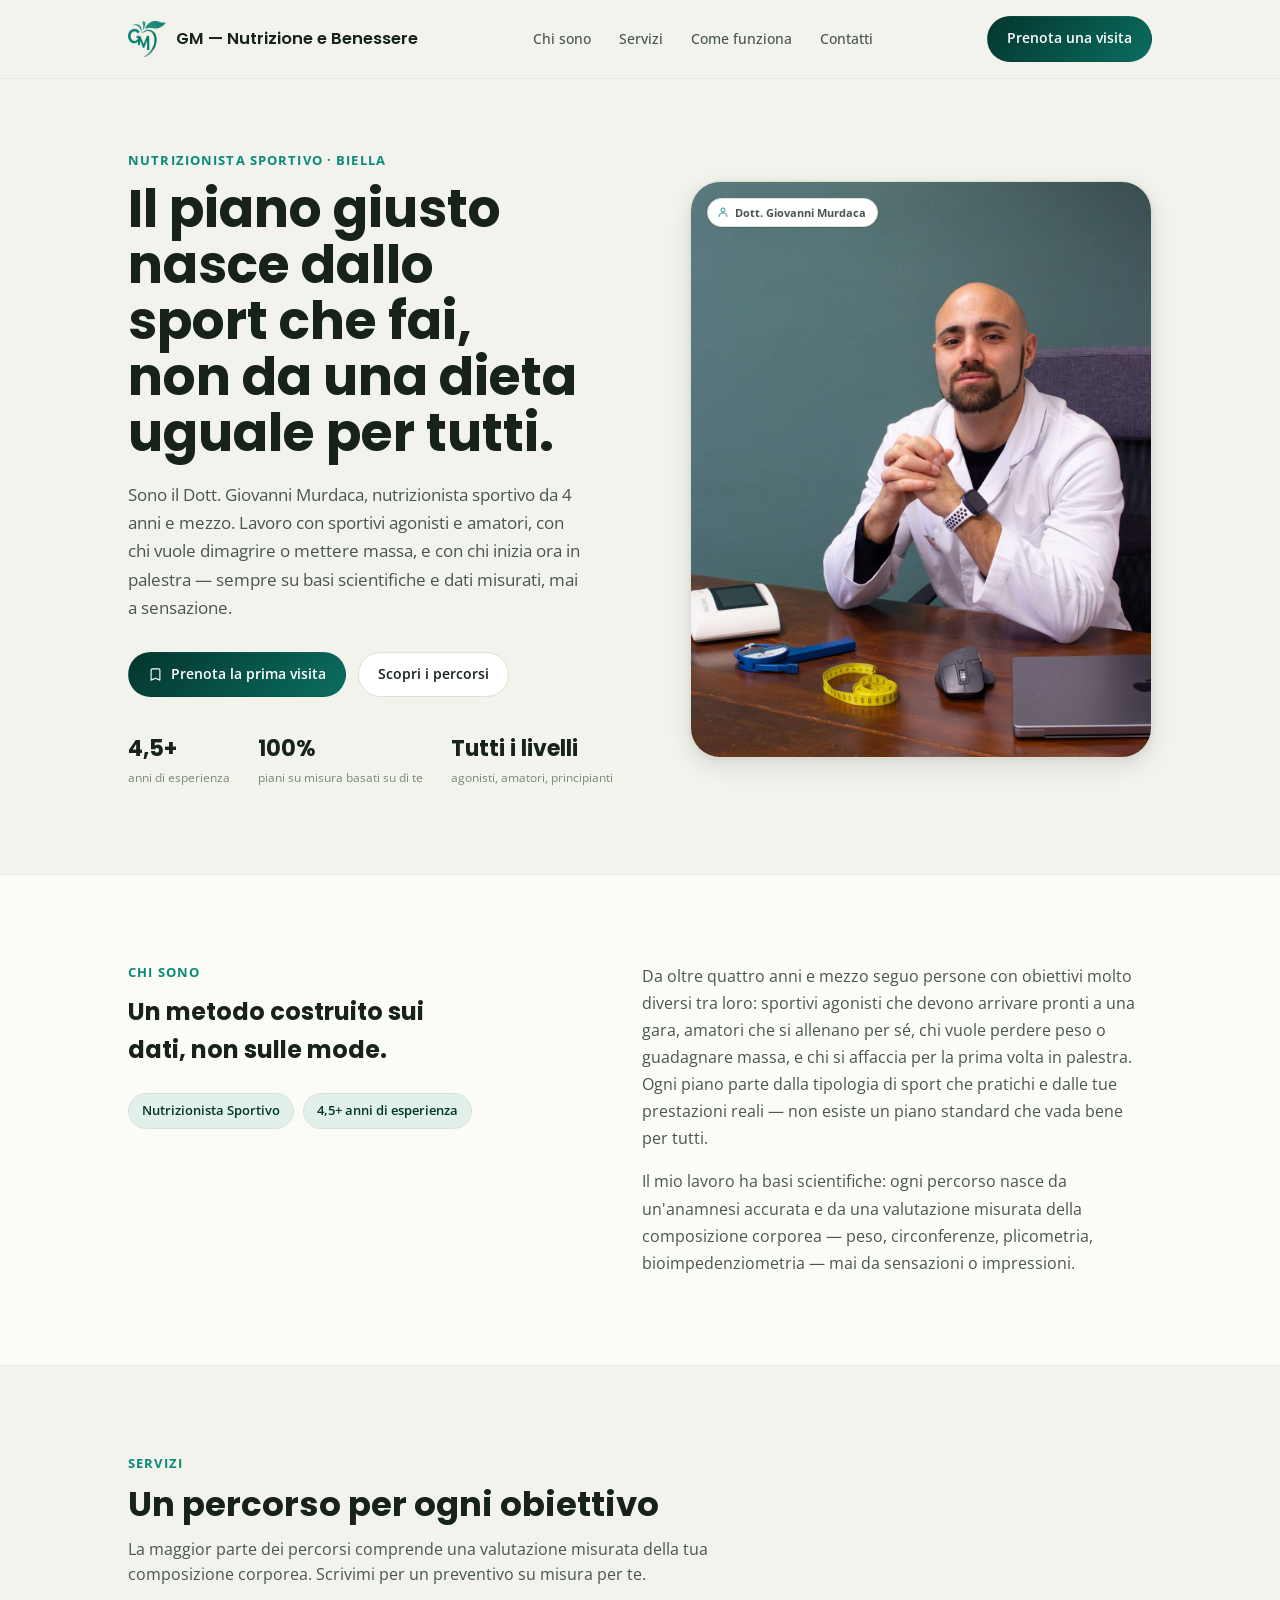
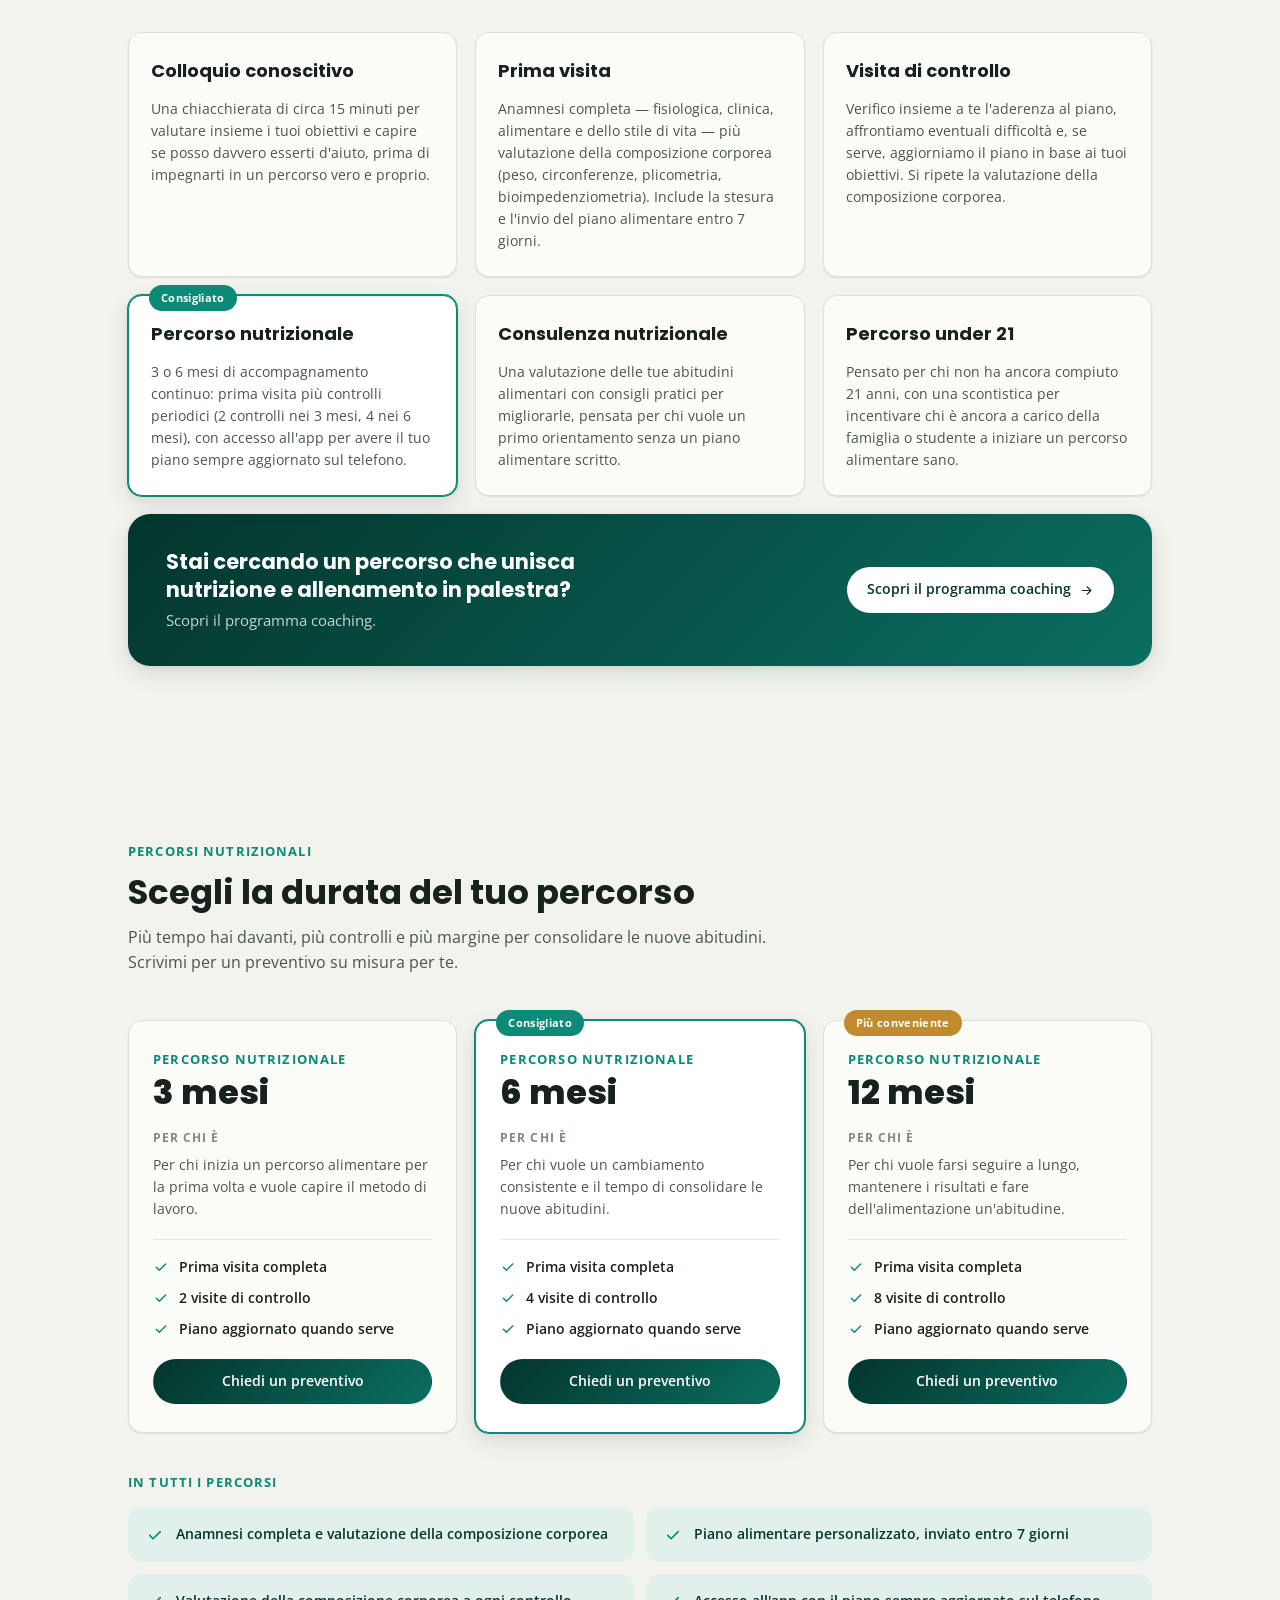
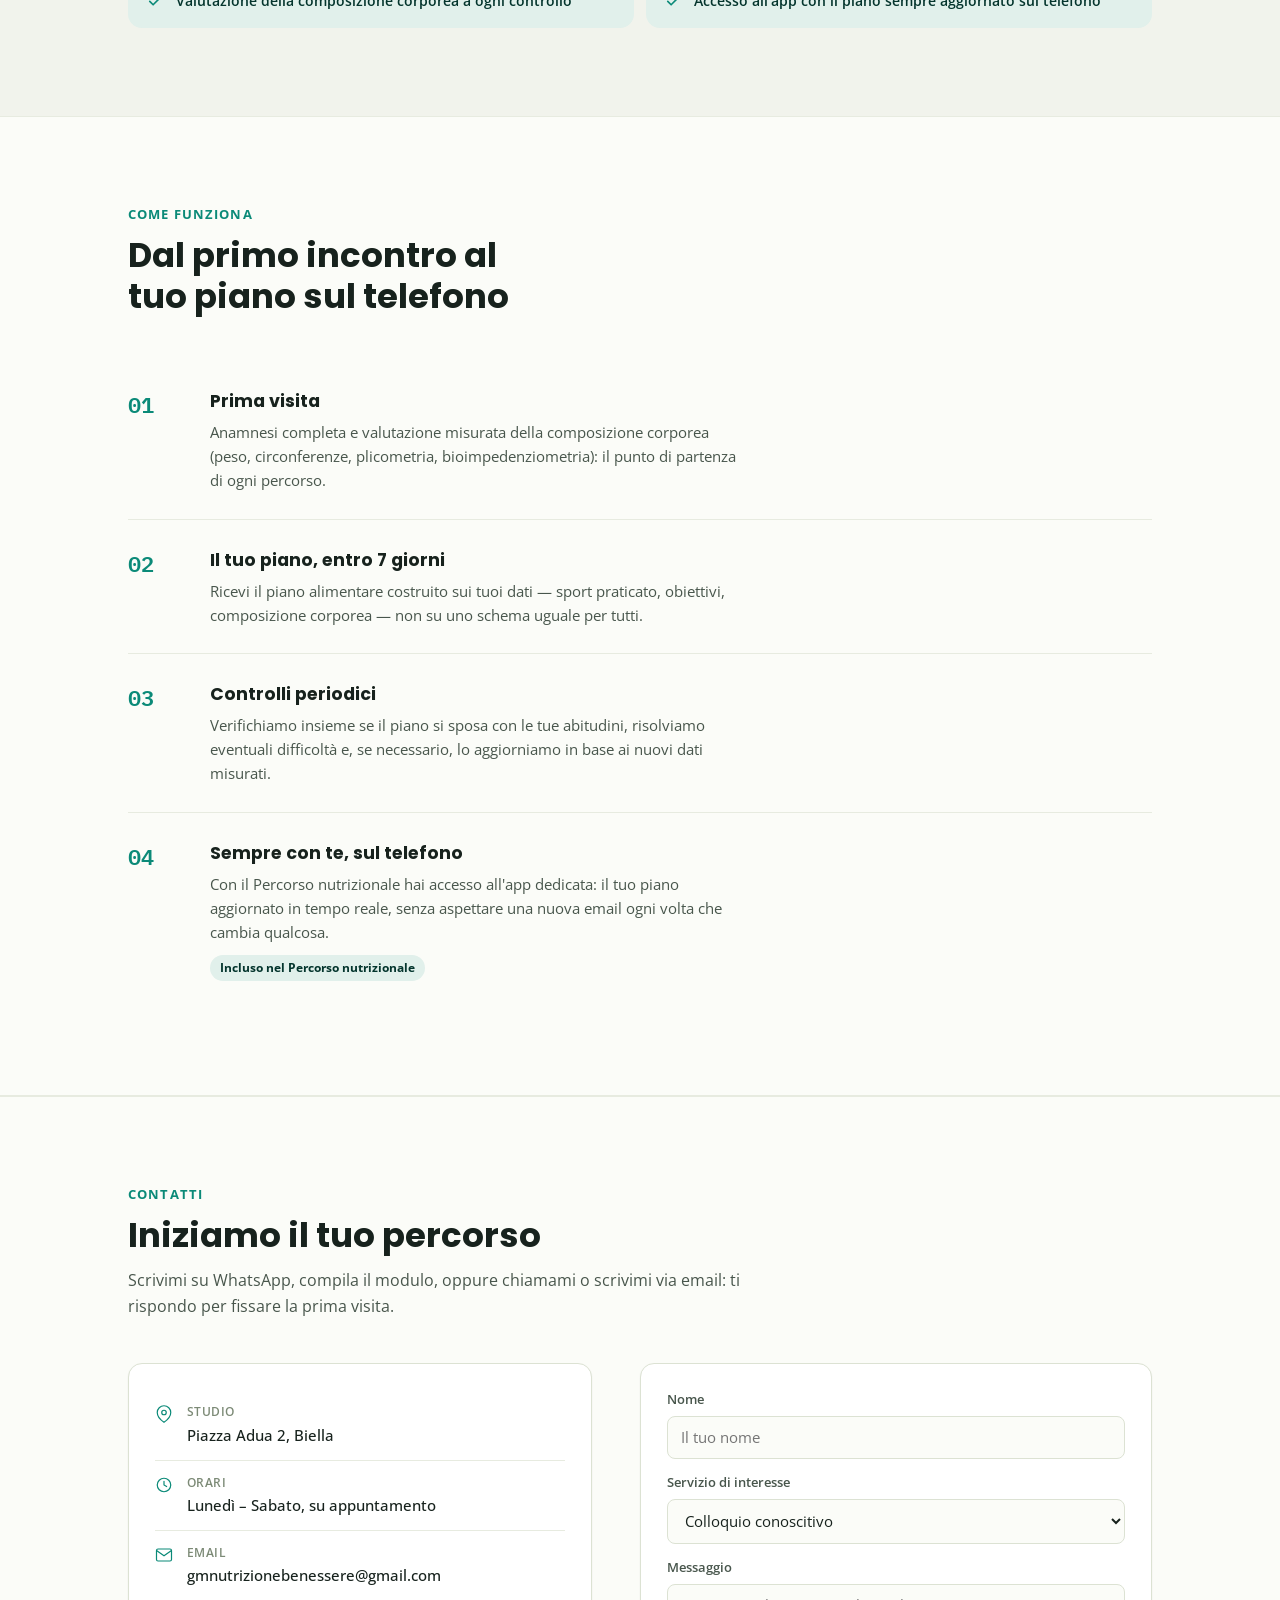
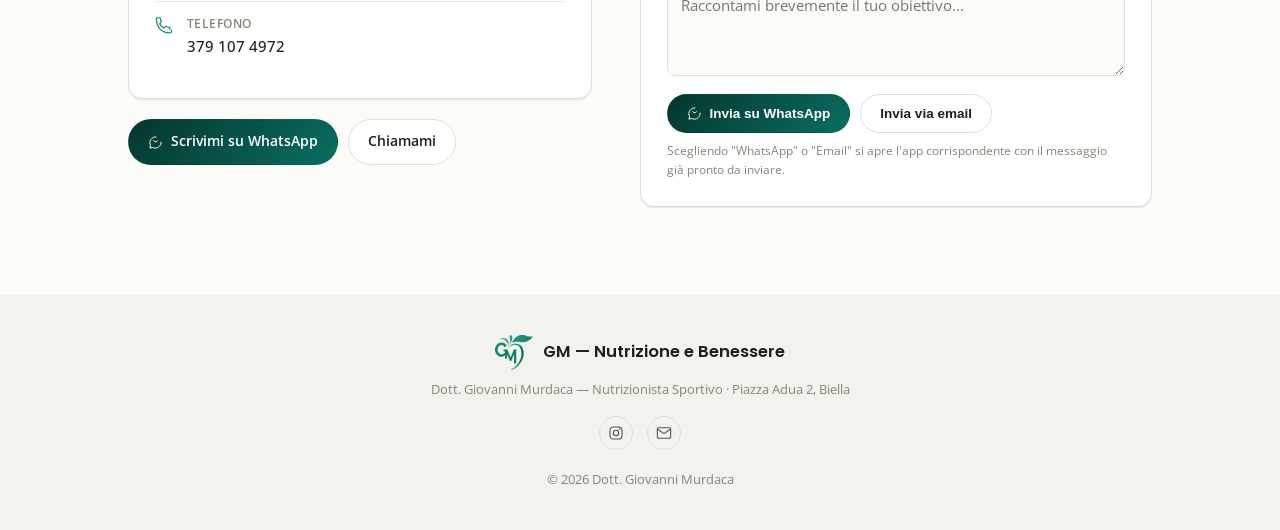
==== commit f372e120: "Sito: sezione percorsi nutrizionali 3, 6 e 12 mesi Co-Authored-By: Claude Sonnet 5.5 <noreply@anthro" ====
--- a/index.html
+++ b/index.html
@@ -117,6 +117,39 @@
     padding:7px 13px; border-radius:999px; background:var(--accent-soft); color:var(--accent-ink);
     border:1px solid var(--border);
   }
+
+  /* ---------- Percorsi nutrizionali (3 / 6 / 12 mesi) ---------- */
+  .pq-grid{ display:grid; grid-template-columns:repeat(3,minmax(0,1fr)); gap:18px; align-items:stretch; }
+  .pq-card{
+    background:var(--surface); border:1px solid var(--border); border-radius:var(--radius-m);
+    padding:28px 24px; box-shadow:var(--shadow-1); position:relative;
+    display:grid; grid-row:span 4; grid-template-rows:subgrid; row-gap:18px;
+  }
+  .pq-card.featured{ border-color:var(--accent); box-shadow:0 0 0 1px var(--accent), var(--shadow-2); background:var(--surface-raised); }
+  .pq-badge{
+    position:absolute; top:-11px; left:20px; background:var(--accent); color:#fff; font-size:11px; font-weight:700;
+    padding:4px 12px; border-radius:999px; letter-spacing:.03em;
+  }
+  .pq-badge.warm{ background:var(--accent-warm); }
+  .pq-name{ font-size:13px; font-weight:700; letter-spacing:.09em; text-transform:uppercase; color:var(--accent); }
+  .pq-dur{ font-family:var(--font-display); font-weight:800; font-size:34px; line-height:1.1; margin-top:4px; }
+  .pq-label{ font-size:11.5px; font-weight:700; letter-spacing:.09em; text-transform:uppercase; color:var(--ink-faint); margin-bottom:6px; }
+  .pq-who{ font-size:14px; color:var(--ink-soft); line-height:1.6; }
+  .pq-list{ list-style:none; margin:0; padding:16px 0 0; border-top:1px solid var(--border-soft); display:flex; flex-direction:column; gap:9px; font-size:14px; font-weight:600; }
+  .pq-list li{ display:flex; gap:10px; align-items:flex-start; }
+  .pq-list svg{ width:16px; height:16px; flex:none; margin-top:3px; color:var(--accent); }
+  .pq-card .btn{ justify-content:center; align-self:end; }
+  .pq-inc-title{ margin:40px 0 14px; }
+  .pq-inc{ display:grid; grid-template-columns:repeat(2,minmax(0,1fr)); gap:12px; }
+  .pq-inc div{ display:flex; gap:12px; align-items:center; background:var(--accent-soft); border-radius:var(--radius-m); padding:16px 18px; font-size:14px; font-weight:600; color:var(--accent-ink); }
+  .pq-inc svg{ width:18px; height:18px; flex:none; color:var(--accent); }
+  @media (max-width:860px){
+    .pq-grid{ grid-template-columns:1fr; gap:26px; }
+    .pq-card{ display:flex; flex-direction:column; grid-row:auto; gap:18px; }
+    .pq-card .btn{ align-self:stretch; }
+    .pq-inc{ grid-template-columns:1fr; }
+  }
+
   /* ---------- Servizi ---------- */
   .services-grid{ display:grid; grid-template-columns:repeat(3,1fr); gap:18px; }
   @media (max-width:860px){ .services-grid{ grid-template-columns:1fr 1fr; } }
@@ -301,6 +334,41 @@
           <svg viewBox="0 0 24 24" fill="none"><path d="M5 12H19M19 12L13 6M19 12L13 18" stroke="currentColor" stroke-width="1.8" stroke-linecap="round" stroke-linejoin="round"/></svg>
         </a>
       </div>
+    </div>
+  </section>
+
+  <section id="percorsi">
+    <div class="wrap">
+      <div class="section-head">
+        <div class="eyebrow">Percorsi nutrizionali</div>
+        <h2>Scegli la durata del tuo percorso</h2>
+        <p>Più tempo hai davanti, più controlli e più margine per consolidare le nuove abitudini. Scrivimi per un preventivo su misura per te.</p>
+      </div>
+      <div class="pq-grid">
+        <div class="pq-card">
+          
+          <div><div class="pq-name">Percorso nutrizionale</div><div class="pq-dur">3 mesi</div></div>
+          <div><div class="pq-label">Per chi è</div><p class="pq-who">Per chi inizia un percorso alimentare per la prima volta e vuole capire il metodo di lavoro.</p></div>
+          <ul class="pq-list"><li><svg viewBox="0 0 24 24" fill="none" aria-hidden="true"><path d="M5 12.5l4.5 4.5L19 7.5" stroke="currentColor" stroke-width="2.2" stroke-linecap="round" stroke-linejoin="round"/></svg>Prima visita completa</li><li><svg viewBox="0 0 24 24" fill="none" aria-hidden="true"><path d="M5 12.5l4.5 4.5L19 7.5" stroke="currentColor" stroke-width="2.2" stroke-linecap="round" stroke-linejoin="round"/></svg>2 visite di controllo</li><li><svg viewBox="0 0 24 24" fill="none" aria-hidden="true"><path d="M5 12.5l4.5 4.5L19 7.5" stroke="currentColor" stroke-width="2.2" stroke-linecap="round" stroke-linejoin="round"/></svg>Piano aggiornato quando serve</li></ul>
+          <a class="btn primary" href="#contatti">Chiedi un preventivo</a>
+        </div>
+        <div class="pq-card featured">
+          <div class="pq-badge">Consigliato</div>
+          <div><div class="pq-name">Percorso nutrizionale</div><div class="pq-dur">6 mesi</div></div>
+          <div><div class="pq-label">Per chi è</div><p class="pq-who">Per chi vuole un cambiamento consistente e il tempo di consolidare le nuove abitudini.</p></div>
+          <ul class="pq-list"><li><svg viewBox="0 0 24 24" fill="none" aria-hidden="true"><path d="M5 12.5l4.5 4.5L19 7.5" stroke="currentColor" stroke-width="2.2" stroke-linecap="round" stroke-linejoin="round"/></svg>Prima visita completa</li><li><svg viewBox="0 0 24 24" fill="none" aria-hidden="true"><path d="M5 12.5l4.5 4.5L19 7.5" stroke="currentColor" stroke-width="2.2" stroke-linecap="round" stroke-linejoin="round"/></svg>4 visite di controllo</li><li><svg viewBox="0 0 24 24" fill="none" aria-hidden="true"><path d="M5 12.5l4.5 4.5L19 7.5" stroke="currentColor" stroke-width="2.2" stroke-linecap="round" stroke-linejoin="round"/></svg>Piano aggiornato quando serve</li></ul>
+          <a class="btn primary" href="#contatti">Chiedi un preventivo</a>
+        </div>
+        <div class="pq-card">
+          <div class="pq-badge warm">Più conveniente</div>
+          <div><div class="pq-name">Percorso nutrizionale</div><div class="pq-dur">12 mesi</div></div>
+          <div><div class="pq-label">Per chi è</div><p class="pq-who">Per chi vuole farsi seguire a lungo, mantenere i risultati e fare dell'alimentazione un'abitudine.</p></div>
+          <ul class="pq-list"><li><svg viewBox="0 0 24 24" fill="none" aria-hidden="true"><path d="M5 12.5l4.5 4.5L19 7.5" stroke="currentColor" stroke-width="2.2" stroke-linecap="round" stroke-linejoin="round"/></svg>Prima visita completa</li><li><svg viewBox="0 0 24 24" fill="none" aria-hidden="true"><path d="M5 12.5l4.5 4.5L19 7.5" stroke="currentColor" stroke-width="2.2" stroke-linecap="round" stroke-linejoin="round"/></svg>8 visite di controllo</li><li><svg viewBox="0 0 24 24" fill="none" aria-hidden="true"><path d="M5 12.5l4.5 4.5L19 7.5" stroke="currentColor" stroke-width="2.2" stroke-linecap="round" stroke-linejoin="round"/></svg>Piano aggiornato quando serve</li></ul>
+          <a class="btn primary" href="#contatti">Chiedi un preventivo</a>
+        </div>
+      </div>
+      <div class="eyebrow pq-inc-title">In tutti i percorsi</div>
+      <div class="pq-inc"><div><svg viewBox="0 0 24 24" fill="none" aria-hidden="true"><path d="M5 12.5l4.5 4.5L19 7.5" stroke="currentColor" stroke-width="2.2" stroke-linecap="round" stroke-linejoin="round"/></svg>Anamnesi completa e valutazione della composizione corporea</div><div><svg viewBox="0 0 24 24" fill="none" aria-hidden="true"><path d="M5 12.5l4.5 4.5L19 7.5" stroke="currentColor" stroke-width="2.2" stroke-linecap="round" stroke-linejoin="round"/></svg>Piano alimentare personalizzato, inviato entro 7 giorni</div><div><svg viewBox="0 0 24 24" fill="none" aria-hidden="true"><path d="M5 12.5l4.5 4.5L19 7.5" stroke="currentColor" stroke-width="2.2" stroke-linecap="round" stroke-linejoin="round"/></svg>Valutazione della composizione corporea a ogni controllo</div><div><svg viewBox="0 0 24 24" fill="none" aria-hidden="true"><path d="M5 12.5l4.5 4.5L19 7.5" stroke="currentColor" stroke-width="2.2" stroke-linecap="round" stroke-linejoin="round"/></svg>Accesso all'app con il piano sempre aggiornato sul telefono</div></div>
     </div>
   </section>
 
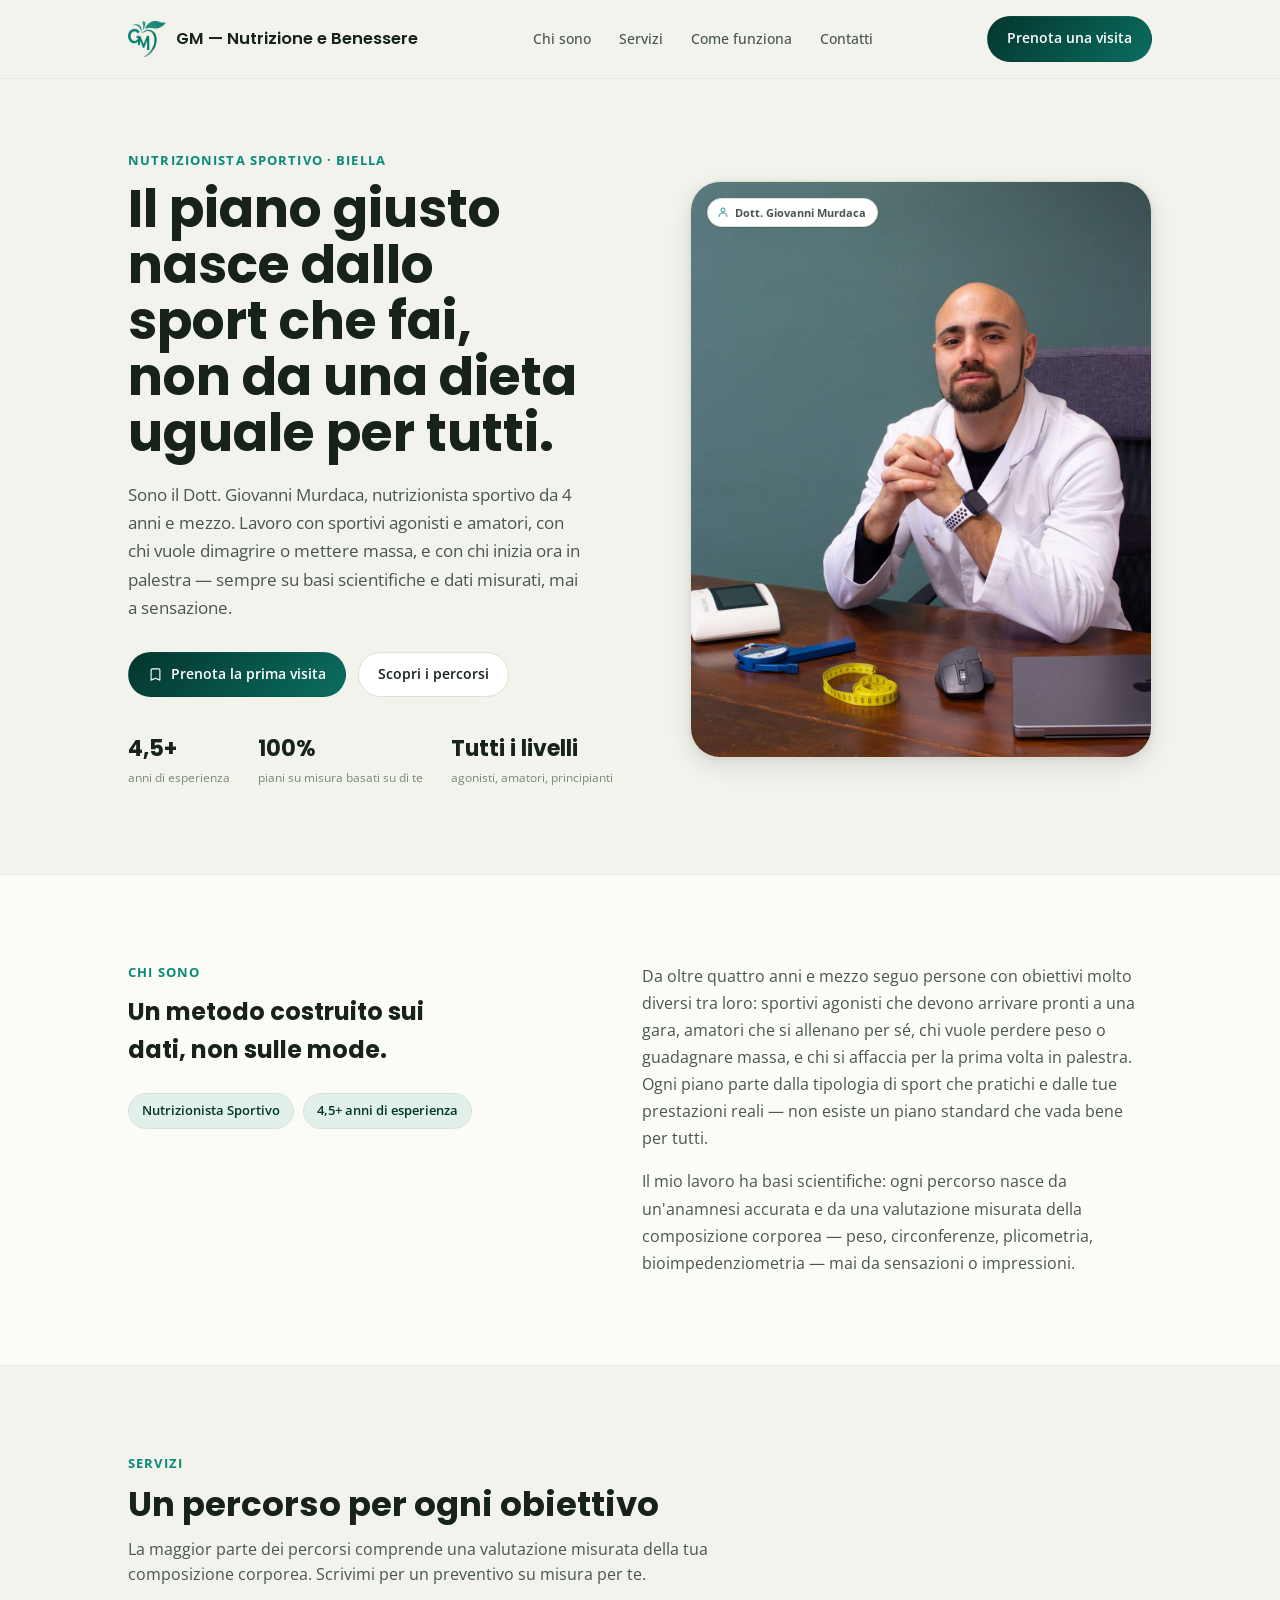
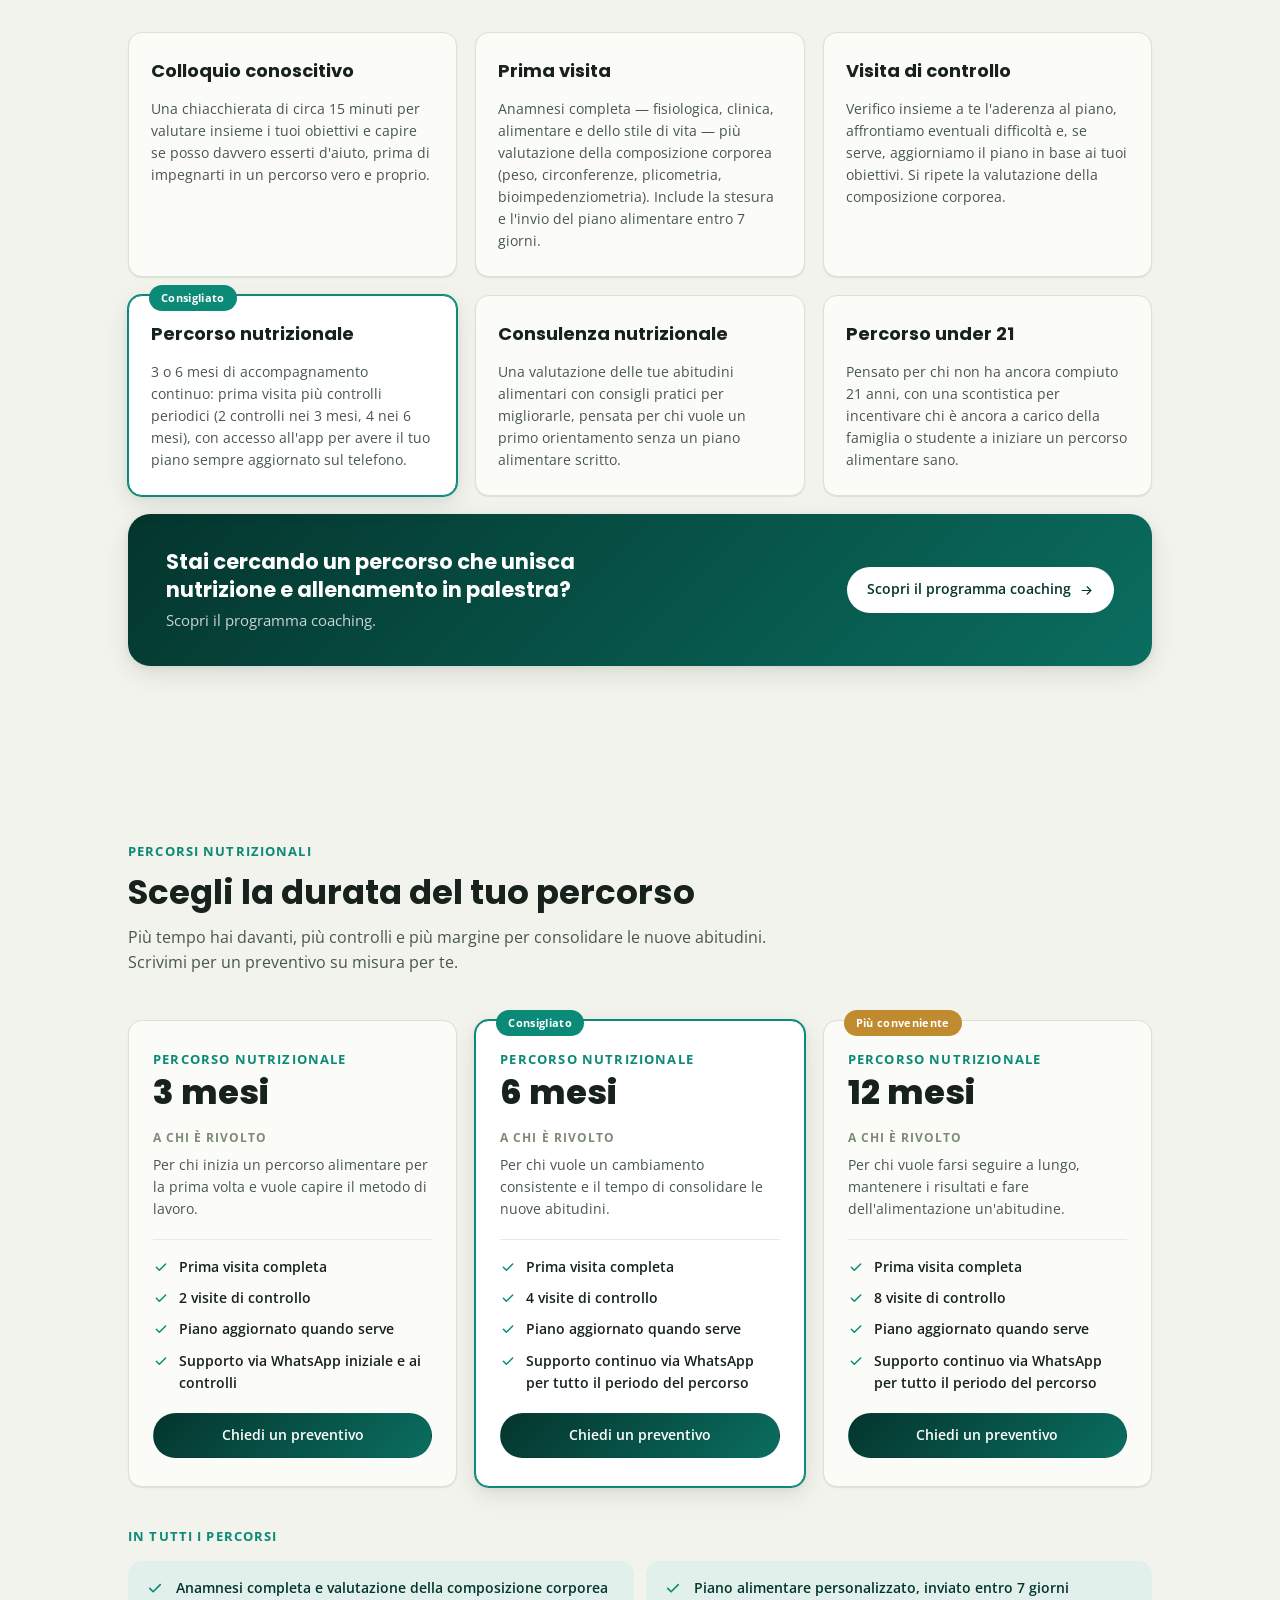
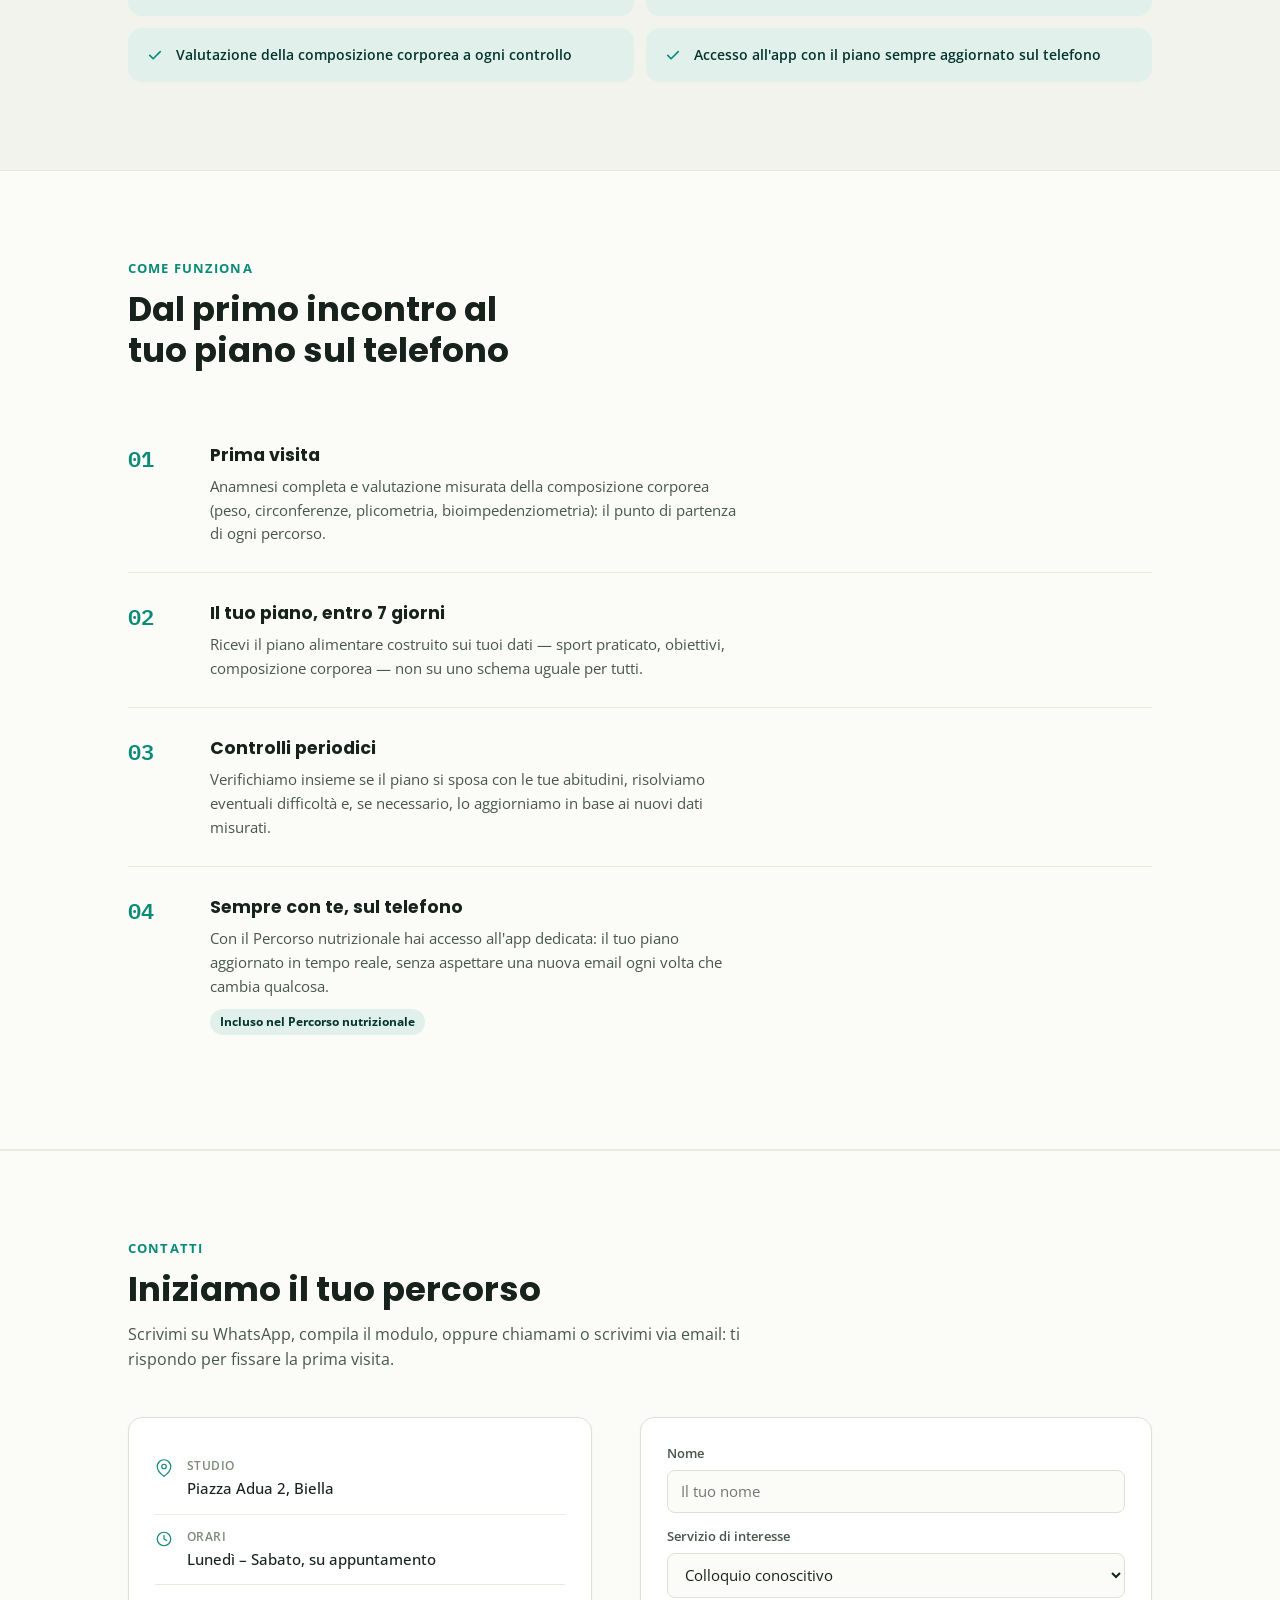
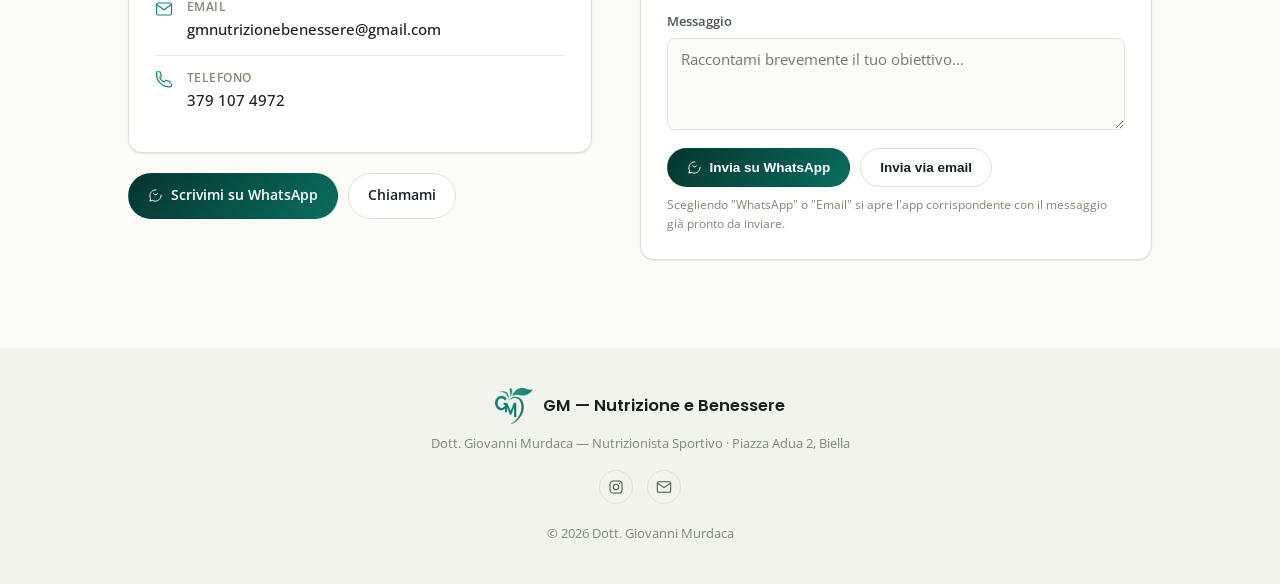
==== commit 6ca8abe3: "Sito: percorsi con A chi e rivolto e supporto WhatsApp Co-Authored-By: Claude Sonnet 5.5 <noreply@an" ====
--- a/index.html
+++ b/index.html
@@ -348,22 +348,22 @@
         <div class="pq-card">
           
           <div><div class="pq-name">Percorso nutrizionale</div><div class="pq-dur">3 mesi</div></div>
-          <div><div class="pq-label">Per chi è</div><p class="pq-who">Per chi inizia un percorso alimentare per la prima volta e vuole capire il metodo di lavoro.</p></div>
-          <ul class="pq-list"><li><svg viewBox="0 0 24 24" fill="none" aria-hidden="true"><path d="M5 12.5l4.5 4.5L19 7.5" stroke="currentColor" stroke-width="2.2" stroke-linecap="round" stroke-linejoin="round"/></svg>Prima visita completa</li><li><svg viewBox="0 0 24 24" fill="none" aria-hidden="true"><path d="M5 12.5l4.5 4.5L19 7.5" stroke="currentColor" stroke-width="2.2" stroke-linecap="round" stroke-linejoin="round"/></svg>2 visite di controllo</li><li><svg viewBox="0 0 24 24" fill="none" aria-hidden="true"><path d="M5 12.5l4.5 4.5L19 7.5" stroke="currentColor" stroke-width="2.2" stroke-linecap="round" stroke-linejoin="round"/></svg>Piano aggiornato quando serve</li></ul>
+          <div><div class="pq-label">A chi è rivolto</div><p class="pq-who">Per chi inizia un percorso alimentare per la prima volta e vuole capire il metodo di lavoro.</p></div>
+          <ul class="pq-list"><li><svg viewBox="0 0 24 24" fill="none" aria-hidden="true"><path d="M5 12.5l4.5 4.5L19 7.5" stroke="currentColor" stroke-width="2.2" stroke-linecap="round" stroke-linejoin="round"/></svg>Prima visita completa</li><li><svg viewBox="0 0 24 24" fill="none" aria-hidden="true"><path d="M5 12.5l4.5 4.5L19 7.5" stroke="currentColor" stroke-width="2.2" stroke-linecap="round" stroke-linejoin="round"/></svg>2 visite di controllo</li><li><svg viewBox="0 0 24 24" fill="none" aria-hidden="true"><path d="M5 12.5l4.5 4.5L19 7.5" stroke="currentColor" stroke-width="2.2" stroke-linecap="round" stroke-linejoin="round"/></svg>Piano aggiornato quando serve</li><li><svg viewBox="0 0 24 24" fill="none" aria-hidden="true"><path d="M5 12.5l4.5 4.5L19 7.5" stroke="currentColor" stroke-width="2.2" stroke-linecap="round" stroke-linejoin="round"/></svg>Supporto via WhatsApp iniziale e ai controlli</li></ul>
           <a class="btn primary" href="#contatti">Chiedi un preventivo</a>
         </div>
         <div class="pq-card featured">
           <div class="pq-badge">Consigliato</div>
           <div><div class="pq-name">Percorso nutrizionale</div><div class="pq-dur">6 mesi</div></div>
-          <div><div class="pq-label">Per chi è</div><p class="pq-who">Per chi vuole un cambiamento consistente e il tempo di consolidare le nuove abitudini.</p></div>
-          <ul class="pq-list"><li><svg viewBox="0 0 24 24" fill="none" aria-hidden="true"><path d="M5 12.5l4.5 4.5L19 7.5" stroke="currentColor" stroke-width="2.2" stroke-linecap="round" stroke-linejoin="round"/></svg>Prima visita completa</li><li><svg viewBox="0 0 24 24" fill="none" aria-hidden="true"><path d="M5 12.5l4.5 4.5L19 7.5" stroke="currentColor" stroke-width="2.2" stroke-linecap="round" stroke-linejoin="round"/></svg>4 visite di controllo</li><li><svg viewBox="0 0 24 24" fill="none" aria-hidden="true"><path d="M5 12.5l4.5 4.5L19 7.5" stroke="currentColor" stroke-width="2.2" stroke-linecap="round" stroke-linejoin="round"/></svg>Piano aggiornato quando serve</li></ul>
+          <div><div class="pq-label">A chi è rivolto</div><p class="pq-who">Per chi vuole un cambiamento consistente e il tempo di consolidare le nuove abitudini.</p></div>
+          <ul class="pq-list"><li><svg viewBox="0 0 24 24" fill="none" aria-hidden="true"><path d="M5 12.5l4.5 4.5L19 7.5" stroke="currentColor" stroke-width="2.2" stroke-linecap="round" stroke-linejoin="round"/></svg>Prima visita completa</li><li><svg viewBox="0 0 24 24" fill="none" aria-hidden="true"><path d="M5 12.5l4.5 4.5L19 7.5" stroke="currentColor" stroke-width="2.2" stroke-linecap="round" stroke-linejoin="round"/></svg>4 visite di controllo</li><li><svg viewBox="0 0 24 24" fill="none" aria-hidden="true"><path d="M5 12.5l4.5 4.5L19 7.5" stroke="currentColor" stroke-width="2.2" stroke-linecap="round" stroke-linejoin="round"/></svg>Piano aggiornato quando serve</li><li><svg viewBox="0 0 24 24" fill="none" aria-hidden="true"><path d="M5 12.5l4.5 4.5L19 7.5" stroke="currentColor" stroke-width="2.2" stroke-linecap="round" stroke-linejoin="round"/></svg>Supporto continuo via WhatsApp per tutto il periodo del percorso</li></ul>
           <a class="btn primary" href="#contatti">Chiedi un preventivo</a>
         </div>
         <div class="pq-card">
           <div class="pq-badge warm">Più conveniente</div>
           <div><div class="pq-name">Percorso nutrizionale</div><div class="pq-dur">12 mesi</div></div>
-          <div><div class="pq-label">Per chi è</div><p class="pq-who">Per chi vuole farsi seguire a lungo, mantenere i risultati e fare dell'alimentazione un'abitudine.</p></div>
-          <ul class="pq-list"><li><svg viewBox="0 0 24 24" fill="none" aria-hidden="true"><path d="M5 12.5l4.5 4.5L19 7.5" stroke="currentColor" stroke-width="2.2" stroke-linecap="round" stroke-linejoin="round"/></svg>Prima visita completa</li><li><svg viewBox="0 0 24 24" fill="none" aria-hidden="true"><path d="M5 12.5l4.5 4.5L19 7.5" stroke="currentColor" stroke-width="2.2" stroke-linecap="round" stroke-linejoin="round"/></svg>8 visite di controllo</li><li><svg viewBox="0 0 24 24" fill="none" aria-hidden="true"><path d="M5 12.5l4.5 4.5L19 7.5" stroke="currentColor" stroke-width="2.2" stroke-linecap="round" stroke-linejoin="round"/></svg>Piano aggiornato quando serve</li></ul>
+          <div><div class="pq-label">A chi è rivolto</div><p class="pq-who">Per chi vuole farsi seguire a lungo, mantenere i risultati e fare dell'alimentazione un'abitudine.</p></div>
+          <ul class="pq-list"><li><svg viewBox="0 0 24 24" fill="none" aria-hidden="true"><path d="M5 12.5l4.5 4.5L19 7.5" stroke="currentColor" stroke-width="2.2" stroke-linecap="round" stroke-linejoin="round"/></svg>Prima visita completa</li><li><svg viewBox="0 0 24 24" fill="none" aria-hidden="true"><path d="M5 12.5l4.5 4.5L19 7.5" stroke="currentColor" stroke-width="2.2" stroke-linecap="round" stroke-linejoin="round"/></svg>8 visite di controllo</li><li><svg viewBox="0 0 24 24" fill="none" aria-hidden="true"><path d="M5 12.5l4.5 4.5L19 7.5" stroke="currentColor" stroke-width="2.2" stroke-linecap="round" stroke-linejoin="round"/></svg>Piano aggiornato quando serve</li><li><svg viewBox="0 0 24 24" fill="none" aria-hidden="true"><path d="M5 12.5l4.5 4.5L19 7.5" stroke="currentColor" stroke-width="2.2" stroke-linecap="round" stroke-linejoin="round"/></svg>Supporto continuo via WhatsApp per tutto il periodo del percorso</li></ul>
           <a class="btn primary" href="#contatti">Chiedi un preventivo</a>
         </div>
       </div>
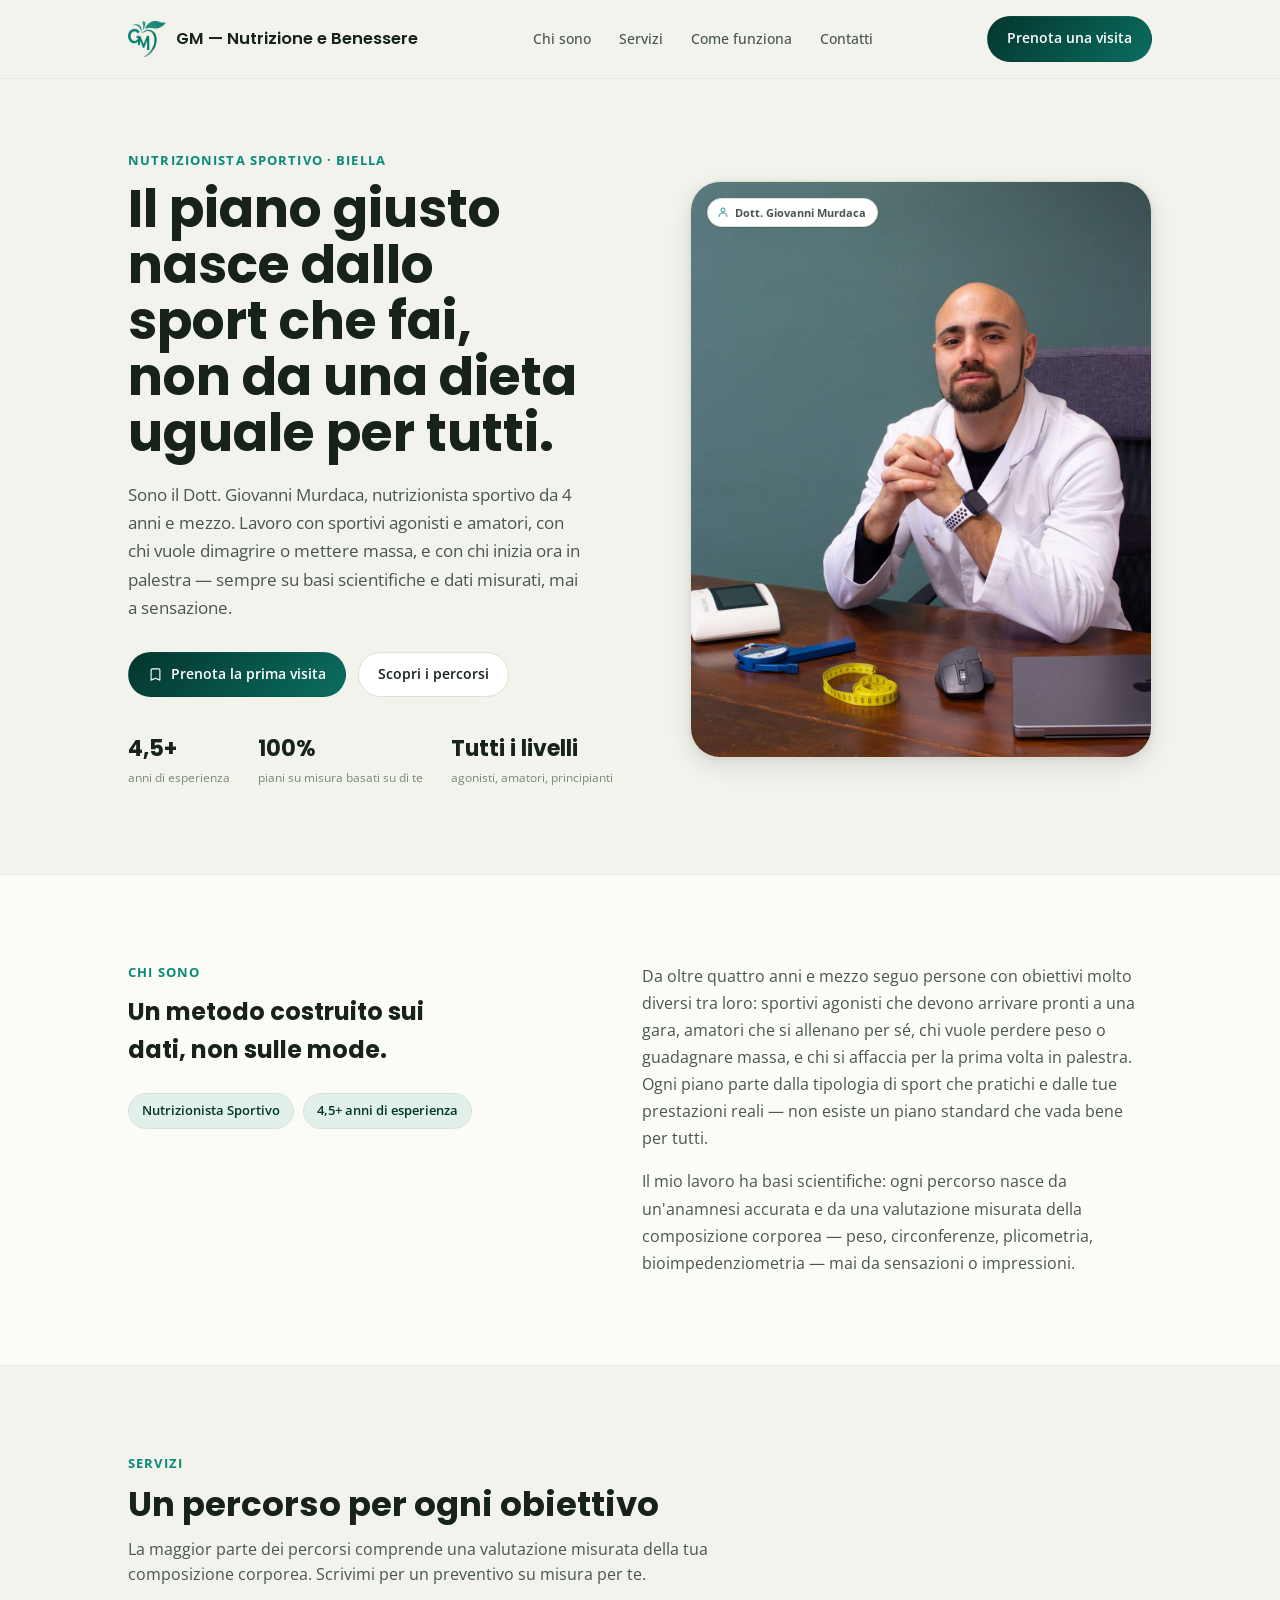
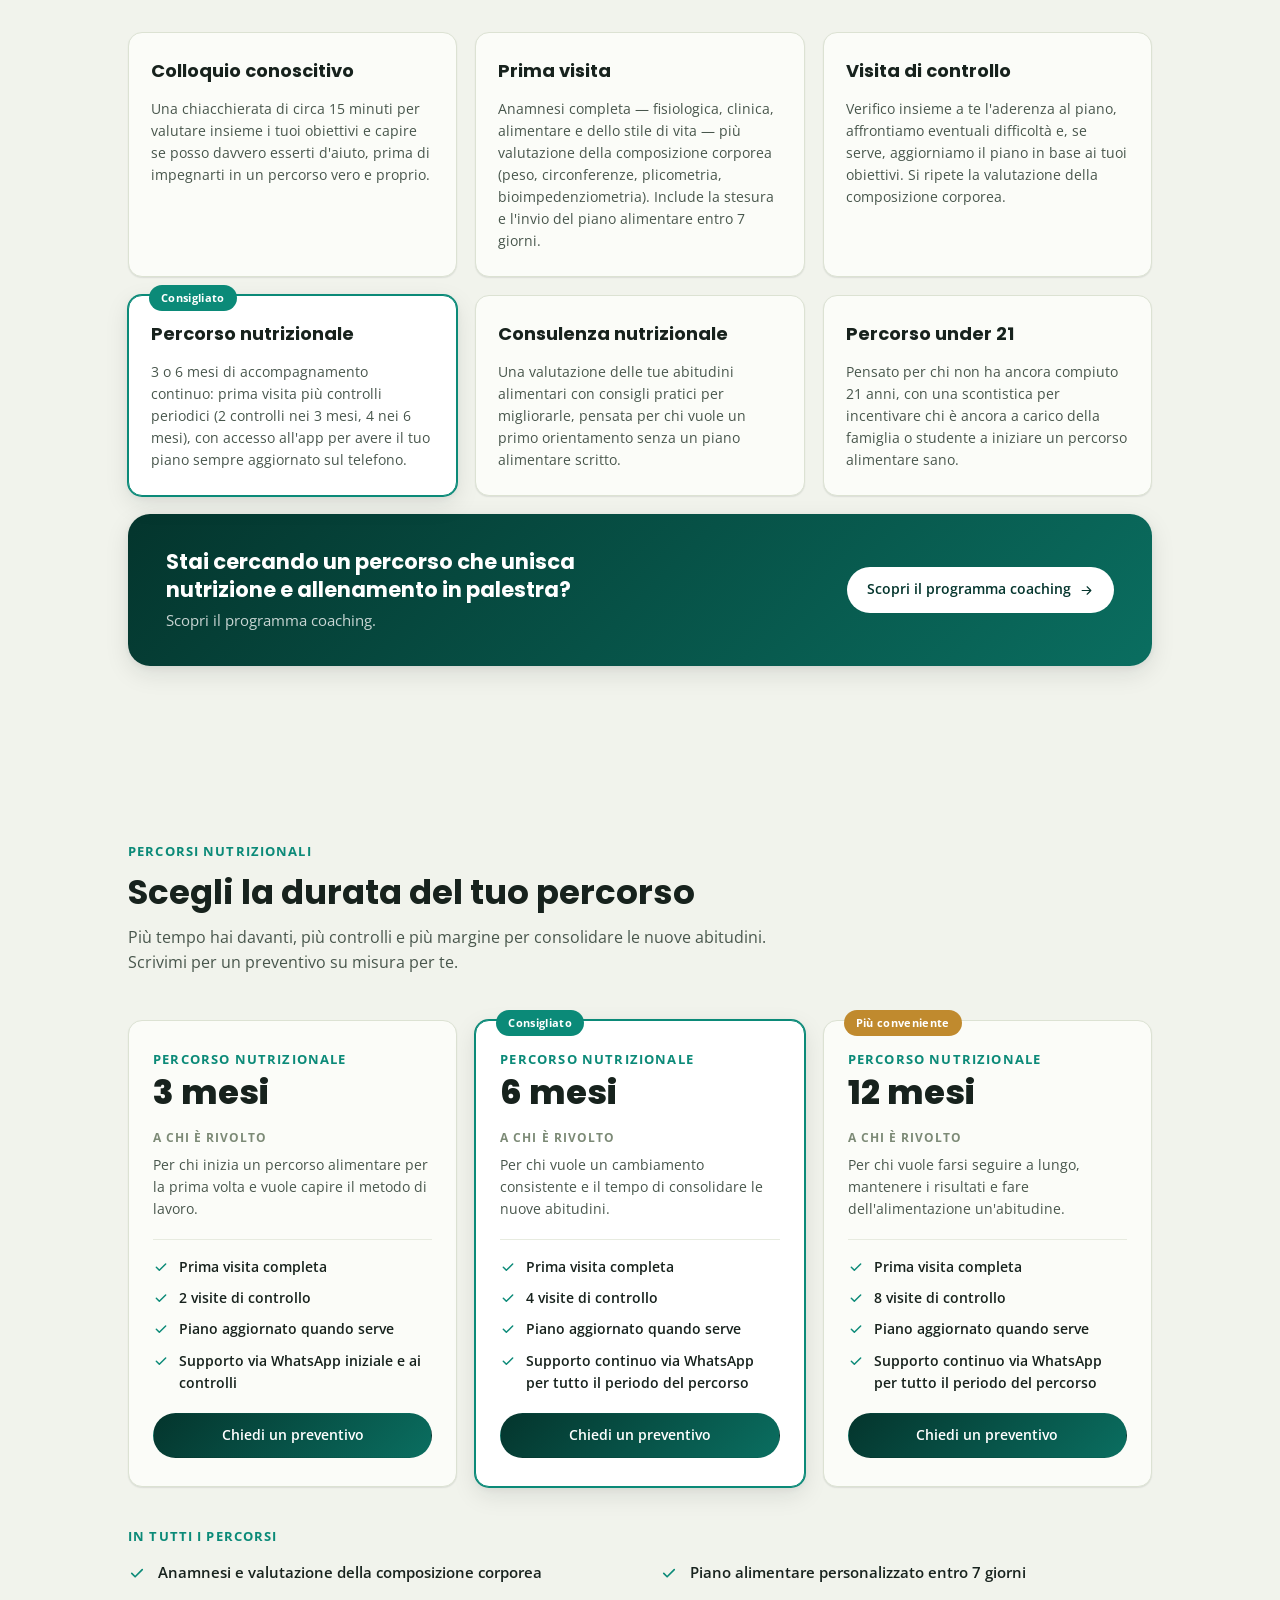
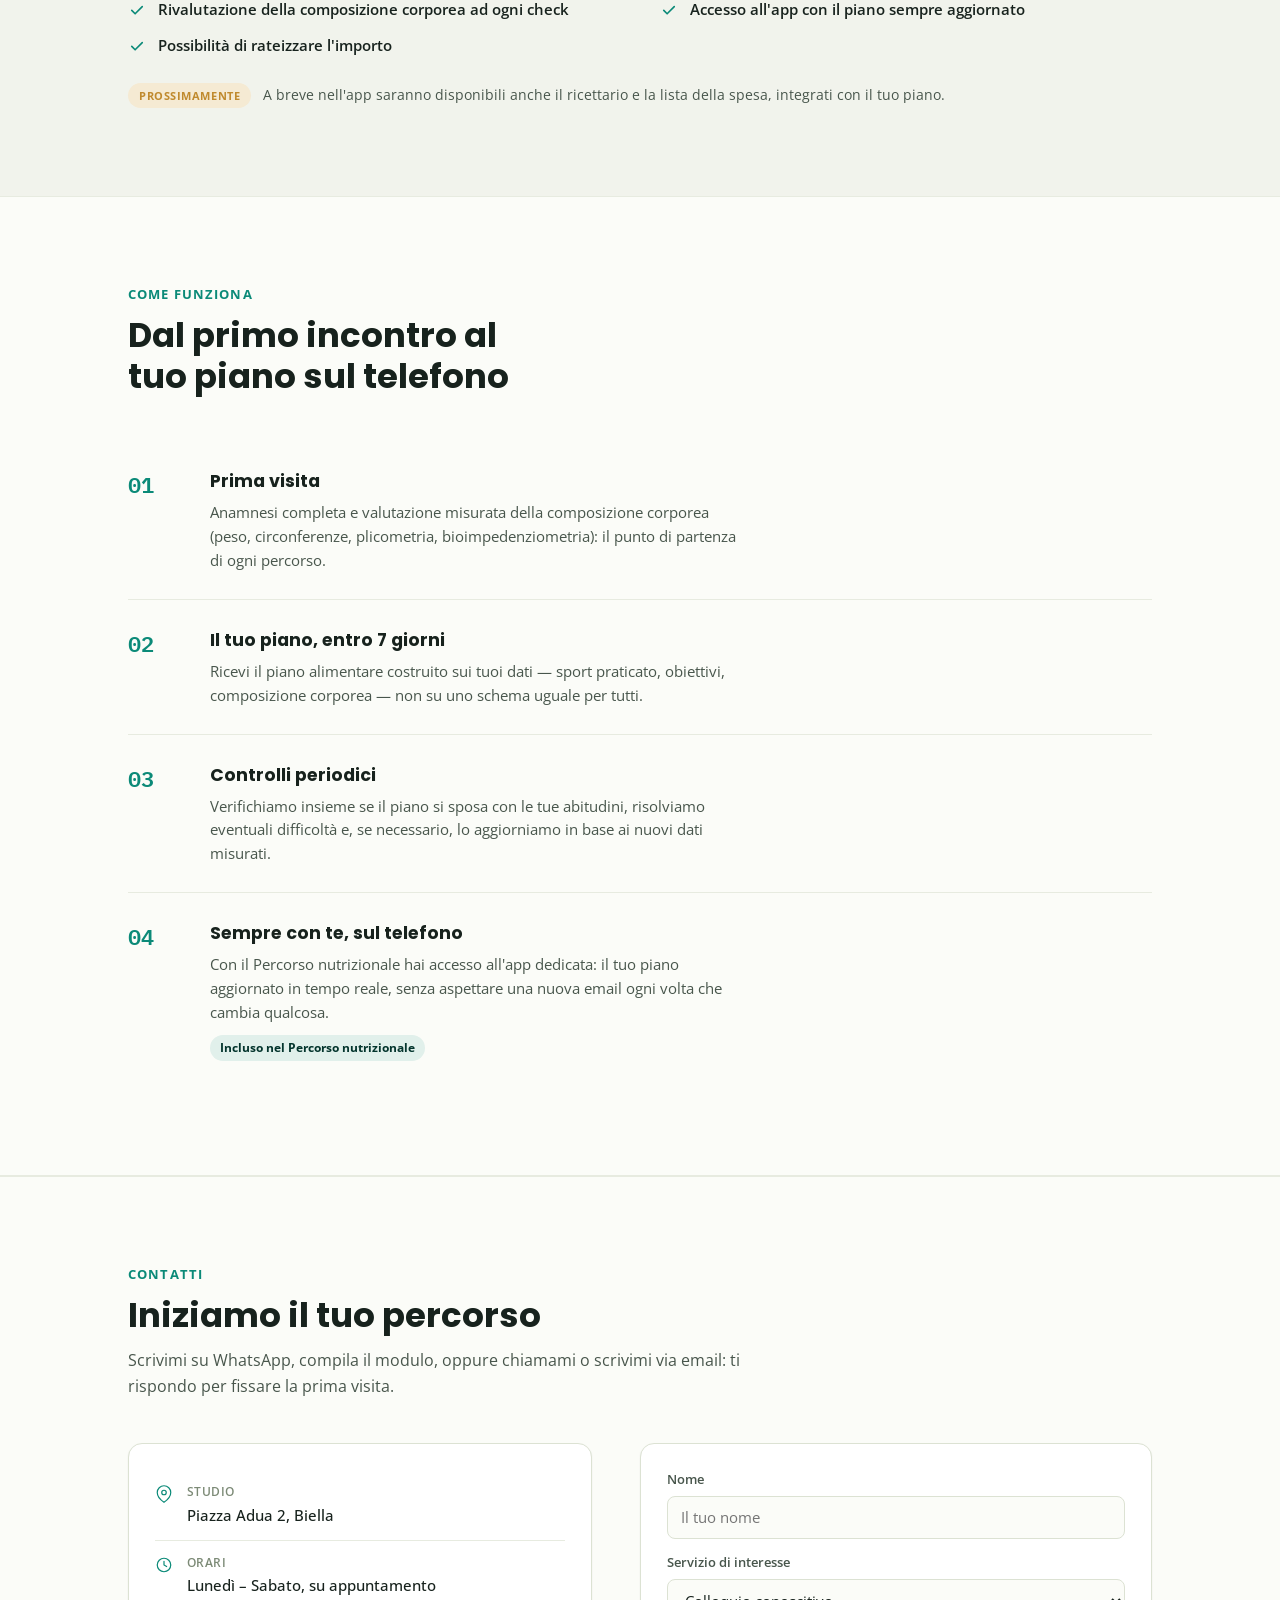
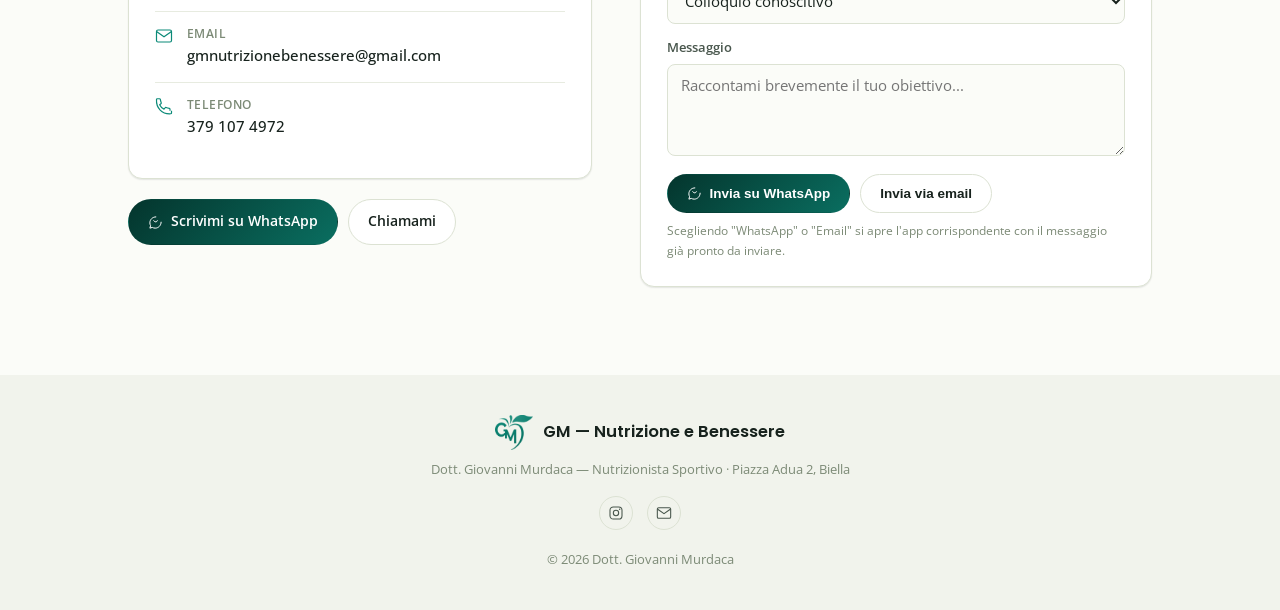
==== commit 0e2610c1: "Sito: In tutti i percorsi su due colonne senza riquadri, nota ricettario e lista della spesa Co-Auth" ====
--- a/index.html
+++ b/index.html
@@ -140,9 +140,11 @@
   .pq-list svg{ width:16px; height:16px; flex:none; margin-top:3px; color:var(--accent); }
   .pq-card .btn{ justify-content:center; align-self:end; }
   .pq-inc-title{ margin:40px 0 14px; }
-  .pq-inc{ display:grid; grid-template-columns:repeat(2,minmax(0,1fr)); gap:12px; }
-  .pq-inc div{ display:flex; gap:12px; align-items:center; background:var(--accent-soft); border-radius:var(--radius-m); padding:16px 18px; font-size:14px; font-weight:600; color:var(--accent-ink); }
-  .pq-inc svg{ width:18px; height:18px; flex:none; color:var(--accent); }
+  .pq-inc{ display:grid; grid-template-columns:repeat(2,minmax(0,1fr)); gap:14px 40px; }
+  .pq-inc div{ display:flex; gap:12px; align-items:flex-start; font-size:15px; font-weight:600; color:var(--ink); line-height:1.5; }
+  .pq-inc svg{ width:18px; height:18px; flex:none; margin-top:3px; color:var(--accent); }
+  .pq-soon{ margin-top:26px; display:flex; gap:12px; align-items:center; flex-wrap:wrap; font-size:14px; color:var(--ink-soft); }
+  .pq-soon span{ background:var(--accent-warm-soft); color:var(--accent-warm); font-size:11px; font-weight:700; letter-spacing:.05em; text-transform:uppercase; padding:4px 11px; border-radius:999px; }
   @media (max-width:860px){
     .pq-grid{ grid-template-columns:1fr; gap:26px; }
     .pq-card{ display:flex; flex-direction:column; grid-row:auto; gap:18px; }
@@ -368,7 +370,8 @@
         </div>
       </div>
       <div class="eyebrow pq-inc-title">In tutti i percorsi</div>
-      <div class="pq-inc"><div><svg viewBox="0 0 24 24" fill="none" aria-hidden="true"><path d="M5 12.5l4.5 4.5L19 7.5" stroke="currentColor" stroke-width="2.2" stroke-linecap="round" stroke-linejoin="round"/></svg>Anamnesi completa e valutazione della composizione corporea</div><div><svg viewBox="0 0 24 24" fill="none" aria-hidden="true"><path d="M5 12.5l4.5 4.5L19 7.5" stroke="currentColor" stroke-width="2.2" stroke-linecap="round" stroke-linejoin="round"/></svg>Piano alimentare personalizzato, inviato entro 7 giorni</div><div><svg viewBox="0 0 24 24" fill="none" aria-hidden="true"><path d="M5 12.5l4.5 4.5L19 7.5" stroke="currentColor" stroke-width="2.2" stroke-linecap="round" stroke-linejoin="round"/></svg>Valutazione della composizione corporea a ogni controllo</div><div><svg viewBox="0 0 24 24" fill="none" aria-hidden="true"><path d="M5 12.5l4.5 4.5L19 7.5" stroke="currentColor" stroke-width="2.2" stroke-linecap="round" stroke-linejoin="round"/></svg>Accesso all'app con il piano sempre aggiornato sul telefono</div></div>
+      <div class="pq-inc"><div><svg viewBox="0 0 24 24" fill="none" aria-hidden="true"><path d="M5 12.5l4.5 4.5L19 7.5" stroke="currentColor" stroke-width="2.2" stroke-linecap="round" stroke-linejoin="round"/></svg>Anamnesi e valutazione della composizione corporea</div><div><svg viewBox="0 0 24 24" fill="none" aria-hidden="true"><path d="M5 12.5l4.5 4.5L19 7.5" stroke="currentColor" stroke-width="2.2" stroke-linecap="round" stroke-linejoin="round"/></svg>Piano alimentare personalizzato entro 7 giorni</div><div><svg viewBox="0 0 24 24" fill="none" aria-hidden="true"><path d="M5 12.5l4.5 4.5L19 7.5" stroke="currentColor" stroke-width="2.2" stroke-linecap="round" stroke-linejoin="round"/></svg>Rivalutazione della composizione corporea ad ogni check</div><div><svg viewBox="0 0 24 24" fill="none" aria-hidden="true"><path d="M5 12.5l4.5 4.5L19 7.5" stroke="currentColor" stroke-width="2.2" stroke-linecap="round" stroke-linejoin="round"/></svg>Accesso all'app con il piano sempre aggiornato</div><div><svg viewBox="0 0 24 24" fill="none" aria-hidden="true"><path d="M5 12.5l4.5 4.5L19 7.5" stroke="currentColor" stroke-width="2.2" stroke-linecap="round" stroke-linejoin="round"/></svg>Possibilità di rateizzare l'importo</div></div>
+      <p class="pq-soon"><span>Prossimamente</span>A breve nell'app saranno disponibili anche il ricettario e la lista della spesa, integrati con il tuo piano.</p>
     </div>
   </section>
 
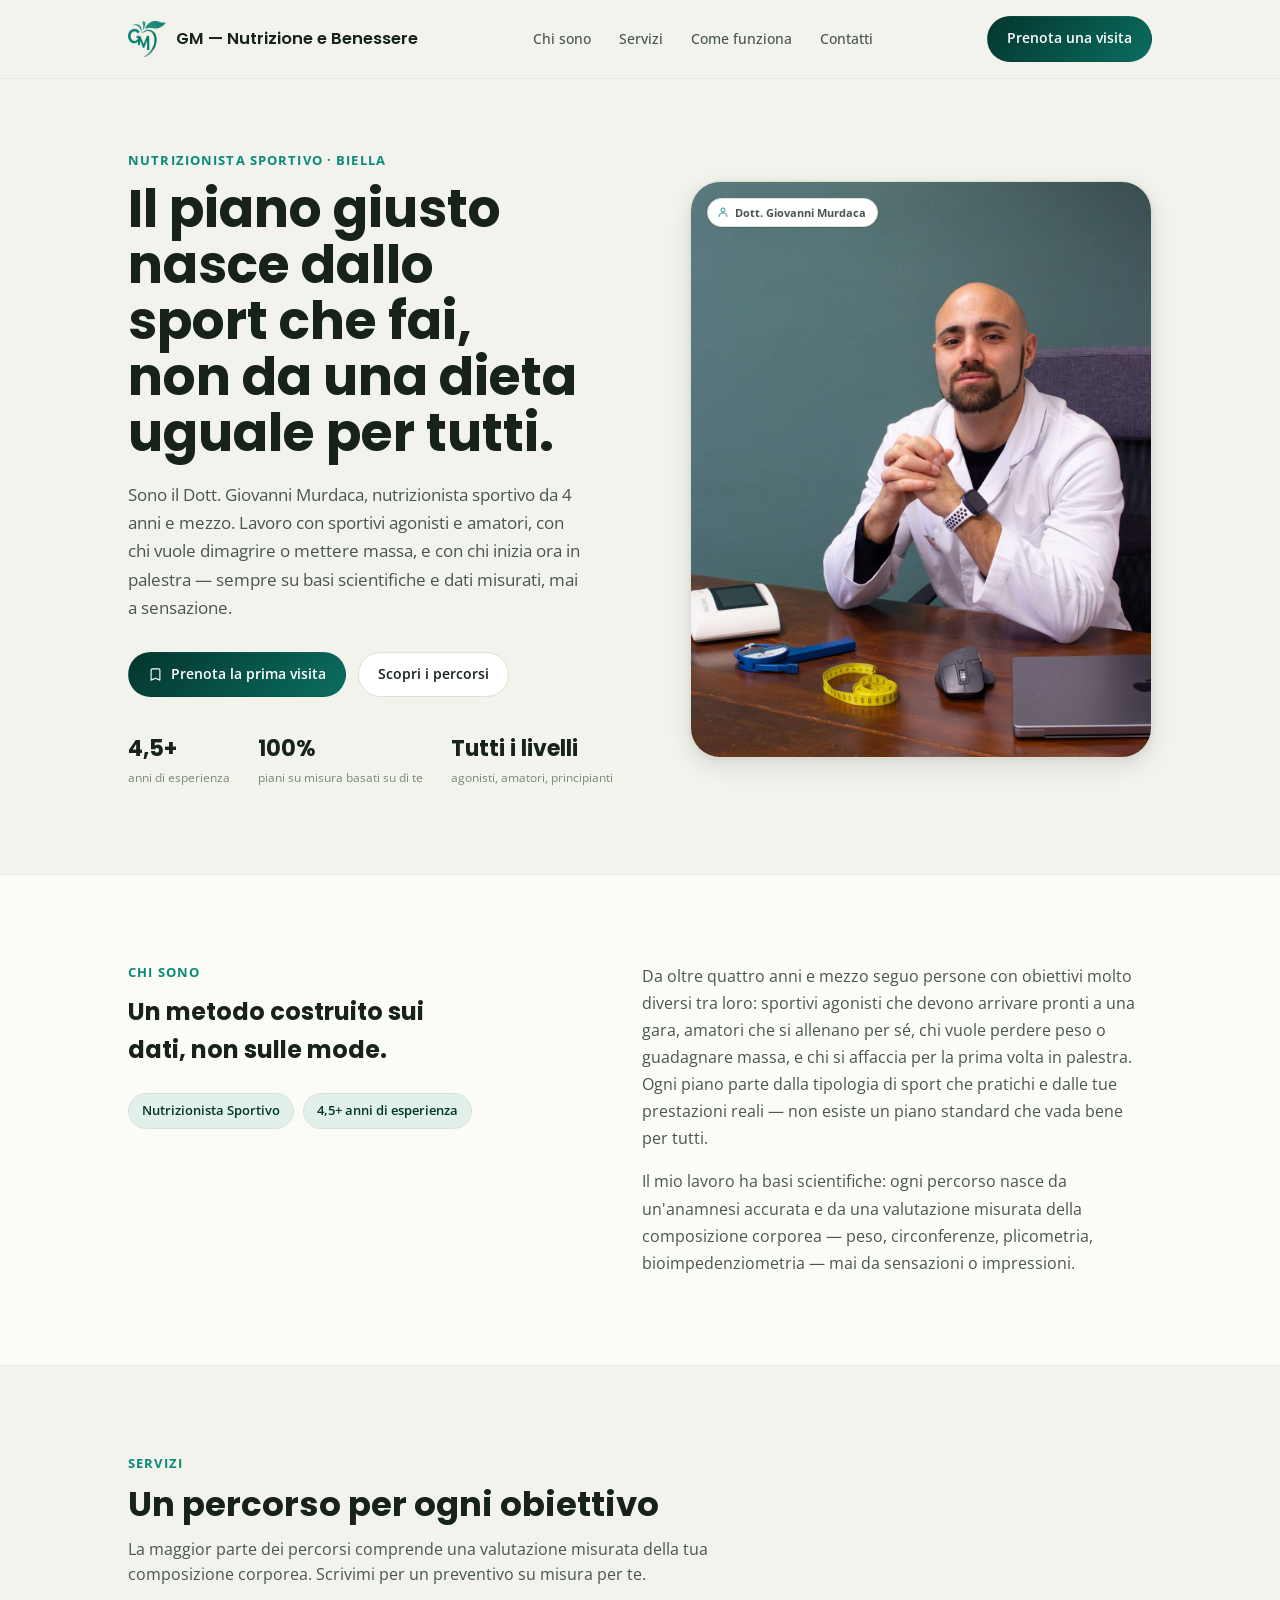
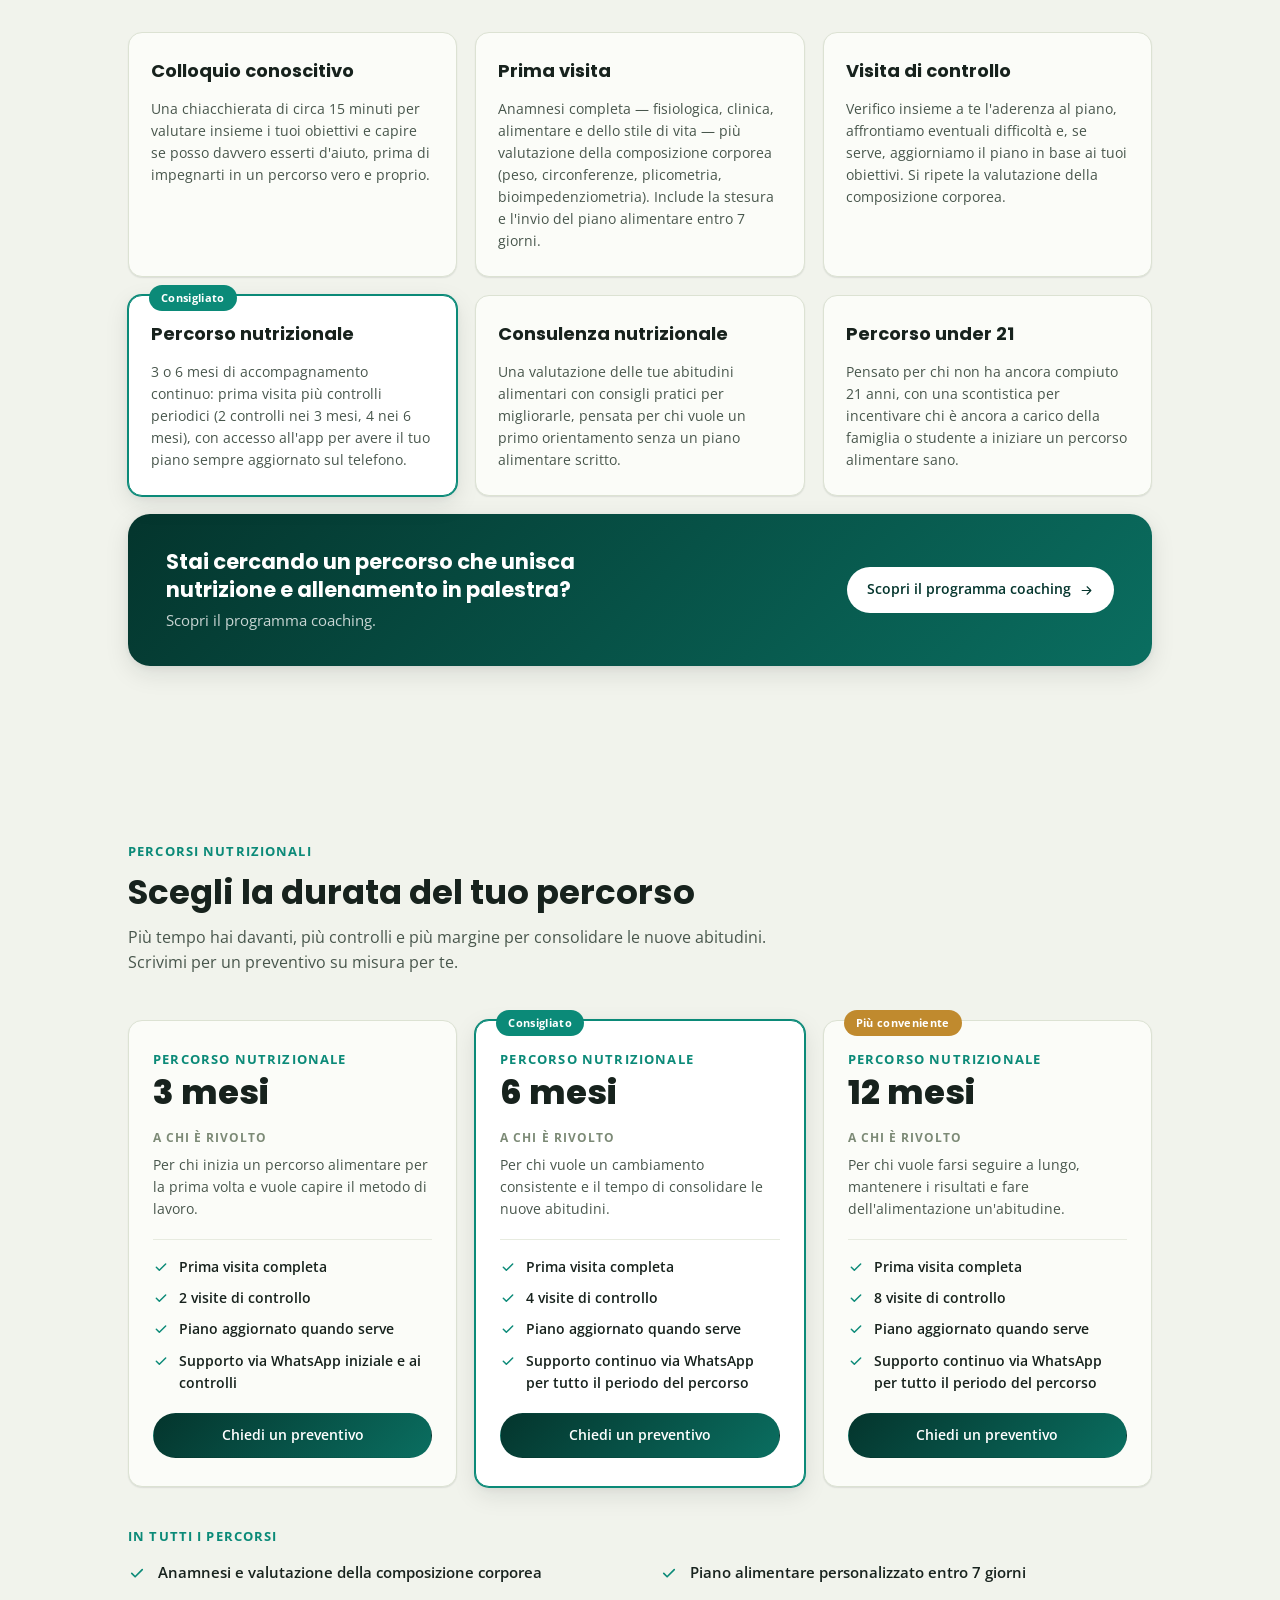
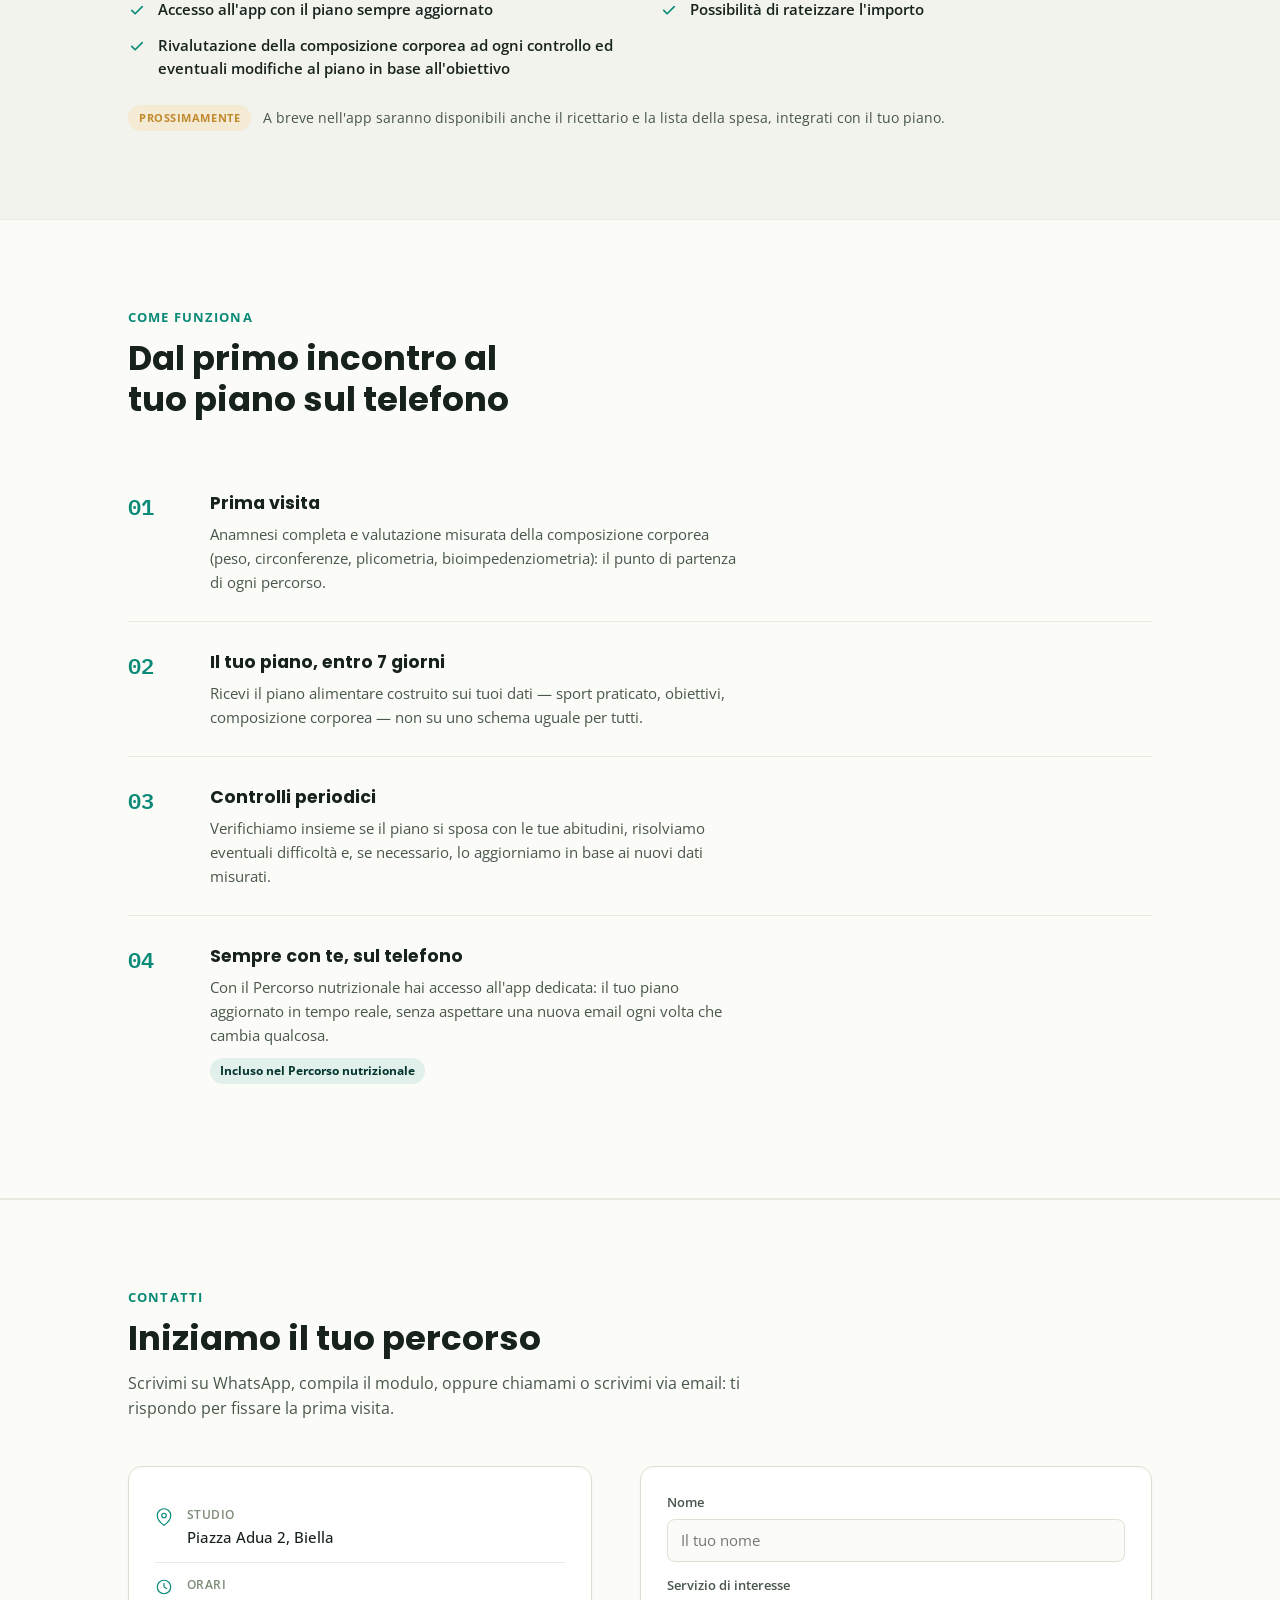
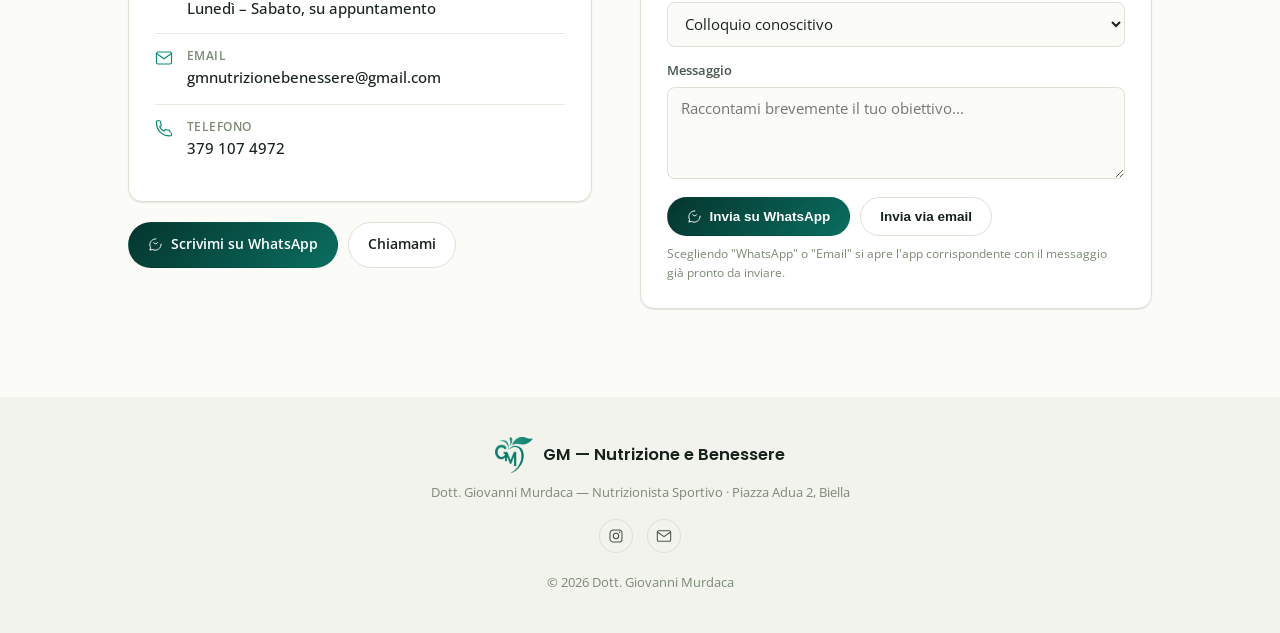
==== commit 295bf504: "Sito: ordine e testo voci In tutti i percorsi Co-Authored-By: Claude Sonnet 5.5 <noreply@anthropic.c" ====
--- a/index.html
+++ b/index.html
@@ -370,7 +370,7 @@
         </div>
       </div>
       <div class="eyebrow pq-inc-title">In tutti i percorsi</div>
-      <div class="pq-inc"><div><svg viewBox="0 0 24 24" fill="none" aria-hidden="true"><path d="M5 12.5l4.5 4.5L19 7.5" stroke="currentColor" stroke-width="2.2" stroke-linecap="round" stroke-linejoin="round"/></svg>Anamnesi e valutazione della composizione corporea</div><div><svg viewBox="0 0 24 24" fill="none" aria-hidden="true"><path d="M5 12.5l4.5 4.5L19 7.5" stroke="currentColor" stroke-width="2.2" stroke-linecap="round" stroke-linejoin="round"/></svg>Piano alimentare personalizzato entro 7 giorni</div><div><svg viewBox="0 0 24 24" fill="none" aria-hidden="true"><path d="M5 12.5l4.5 4.5L19 7.5" stroke="currentColor" stroke-width="2.2" stroke-linecap="round" stroke-linejoin="round"/></svg>Rivalutazione della composizione corporea ad ogni check</div><div><svg viewBox="0 0 24 24" fill="none" aria-hidden="true"><path d="M5 12.5l4.5 4.5L19 7.5" stroke="currentColor" stroke-width="2.2" stroke-linecap="round" stroke-linejoin="round"/></svg>Accesso all'app con il piano sempre aggiornato</div><div><svg viewBox="0 0 24 24" fill="none" aria-hidden="true"><path d="M5 12.5l4.5 4.5L19 7.5" stroke="currentColor" stroke-width="2.2" stroke-linecap="round" stroke-linejoin="round"/></svg>Possibilità di rateizzare l'importo</div></div>
+      <div class="pq-inc"><div><svg viewBox="0 0 24 24" fill="none" aria-hidden="true"><path d="M5 12.5l4.5 4.5L19 7.5" stroke="currentColor" stroke-width="2.2" stroke-linecap="round" stroke-linejoin="round"/></svg>Anamnesi e valutazione della composizione corporea</div><div><svg viewBox="0 0 24 24" fill="none" aria-hidden="true"><path d="M5 12.5l4.5 4.5L19 7.5" stroke="currentColor" stroke-width="2.2" stroke-linecap="round" stroke-linejoin="round"/></svg>Piano alimentare personalizzato entro 7 giorni</div><div><svg viewBox="0 0 24 24" fill="none" aria-hidden="true"><path d="M5 12.5l4.5 4.5L19 7.5" stroke="currentColor" stroke-width="2.2" stroke-linecap="round" stroke-linejoin="round"/></svg>Accesso all'app con il piano sempre aggiornato</div><div><svg viewBox="0 0 24 24" fill="none" aria-hidden="true"><path d="M5 12.5l4.5 4.5L19 7.5" stroke="currentColor" stroke-width="2.2" stroke-linecap="round" stroke-linejoin="round"/></svg>Possibilità di rateizzare l'importo</div><div><svg viewBox="0 0 24 24" fill="none" aria-hidden="true"><path d="M5 12.5l4.5 4.5L19 7.5" stroke="currentColor" stroke-width="2.2" stroke-linecap="round" stroke-linejoin="round"/></svg>Rivalutazione della composizione corporea ad ogni controllo ed eventuali modifiche al piano in base all'obiettivo</div></div>
       <p class="pq-soon"><span>Prossimamente</span>A breve nell'app saranno disponibili anche il ricettario e la lista della spesa, integrati con il tuo piano.</p>
     </div>
   </section>
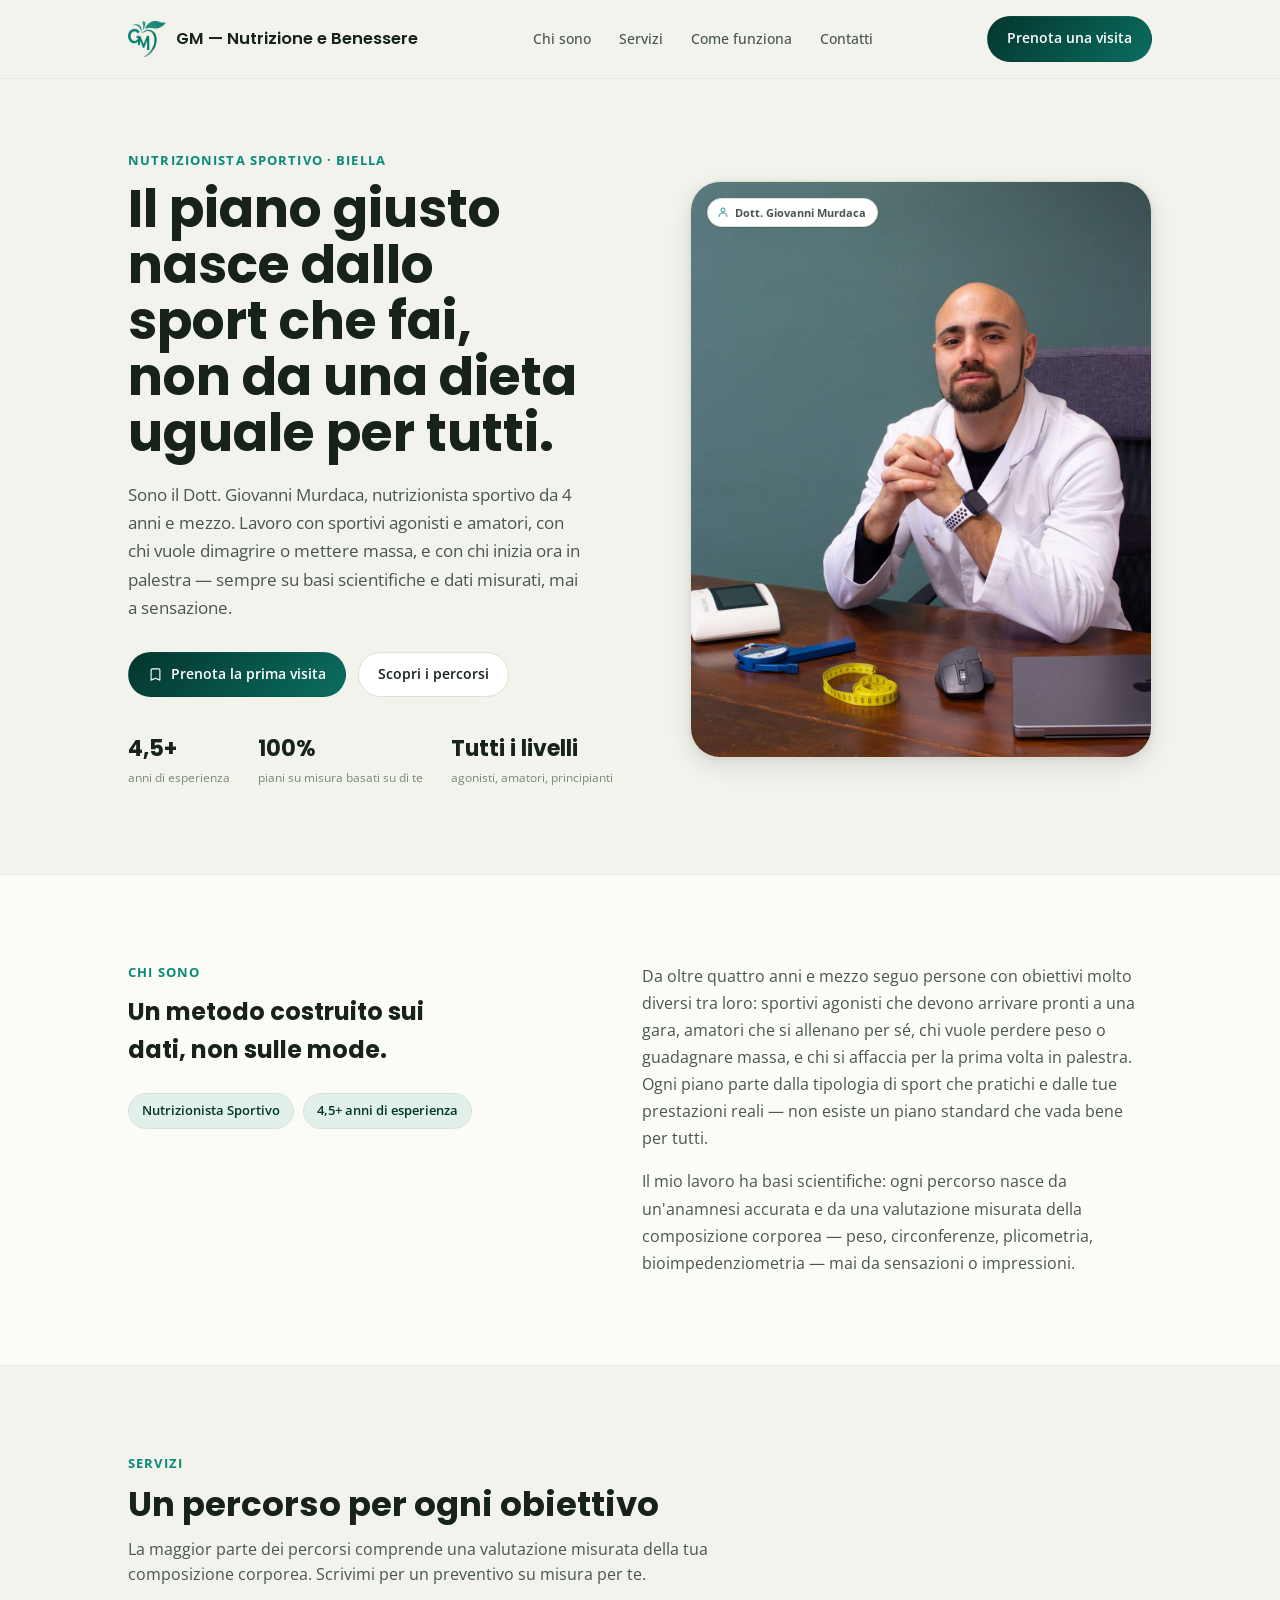
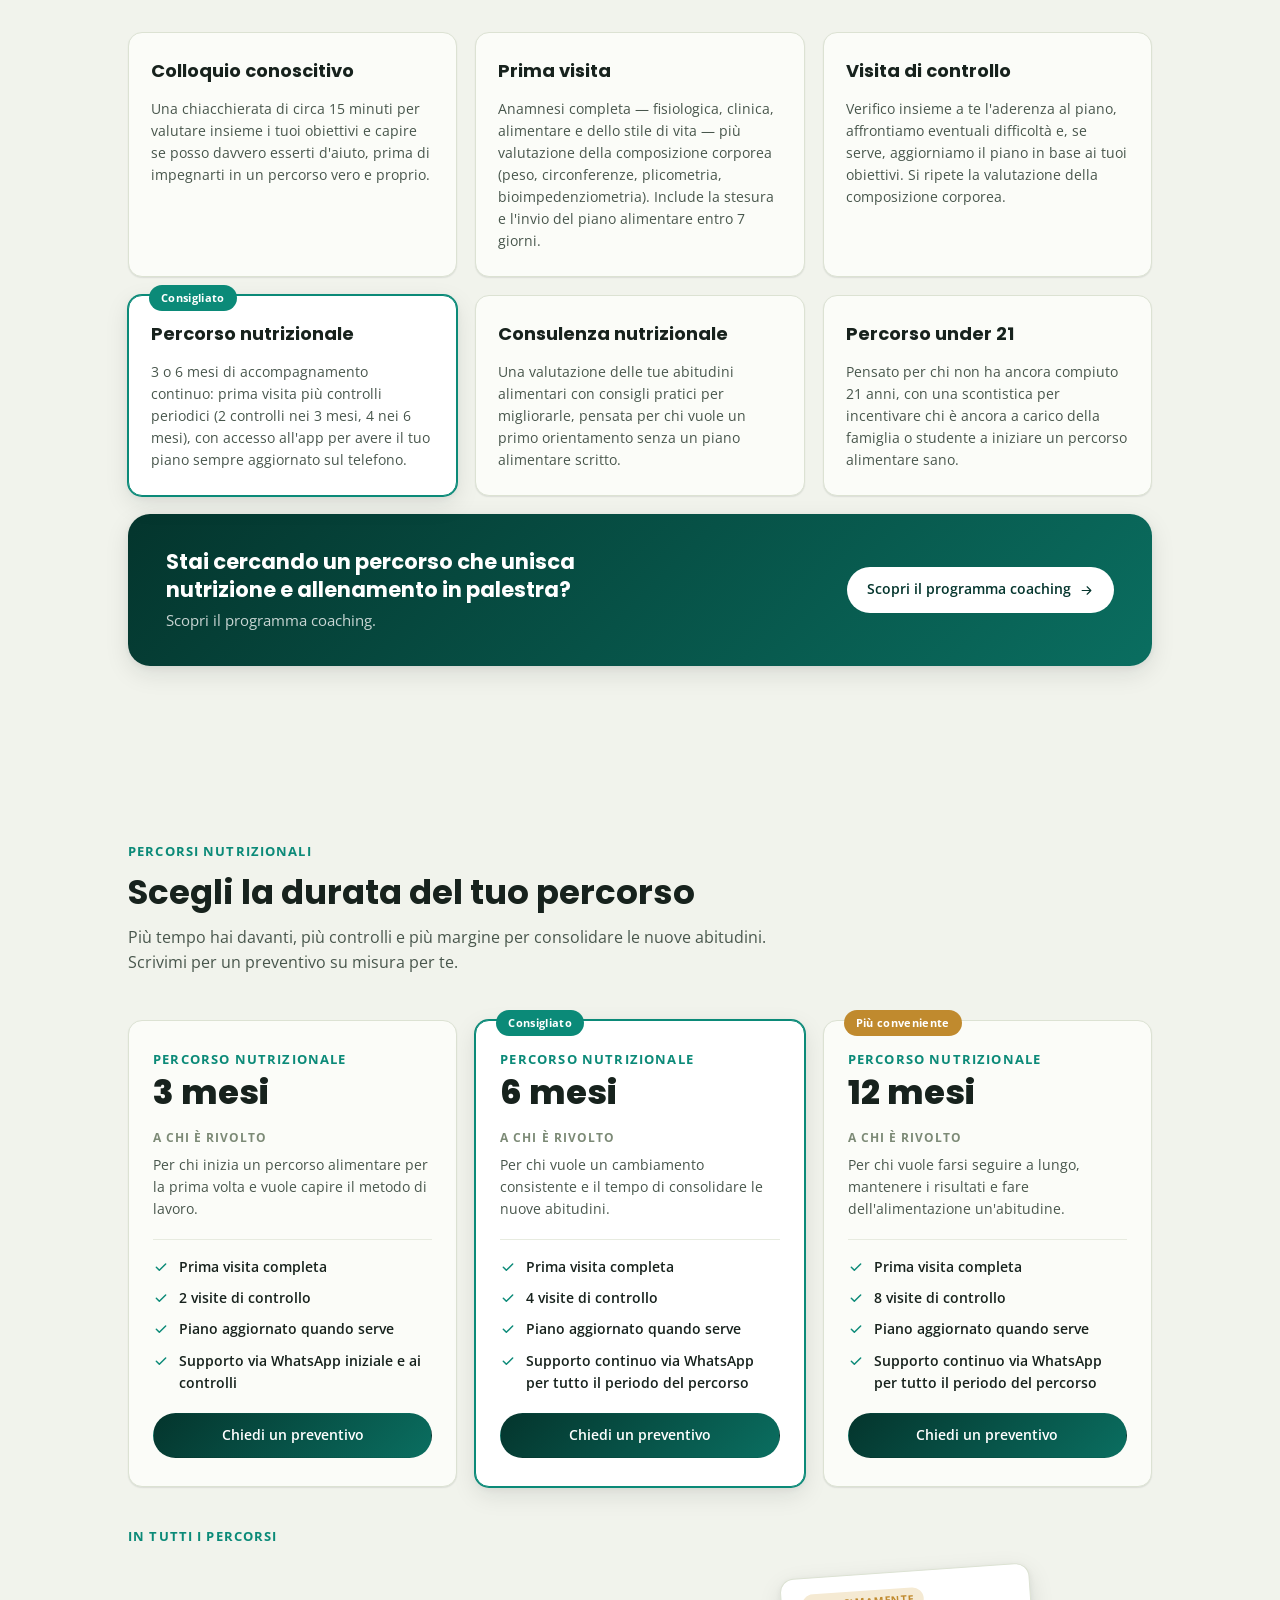
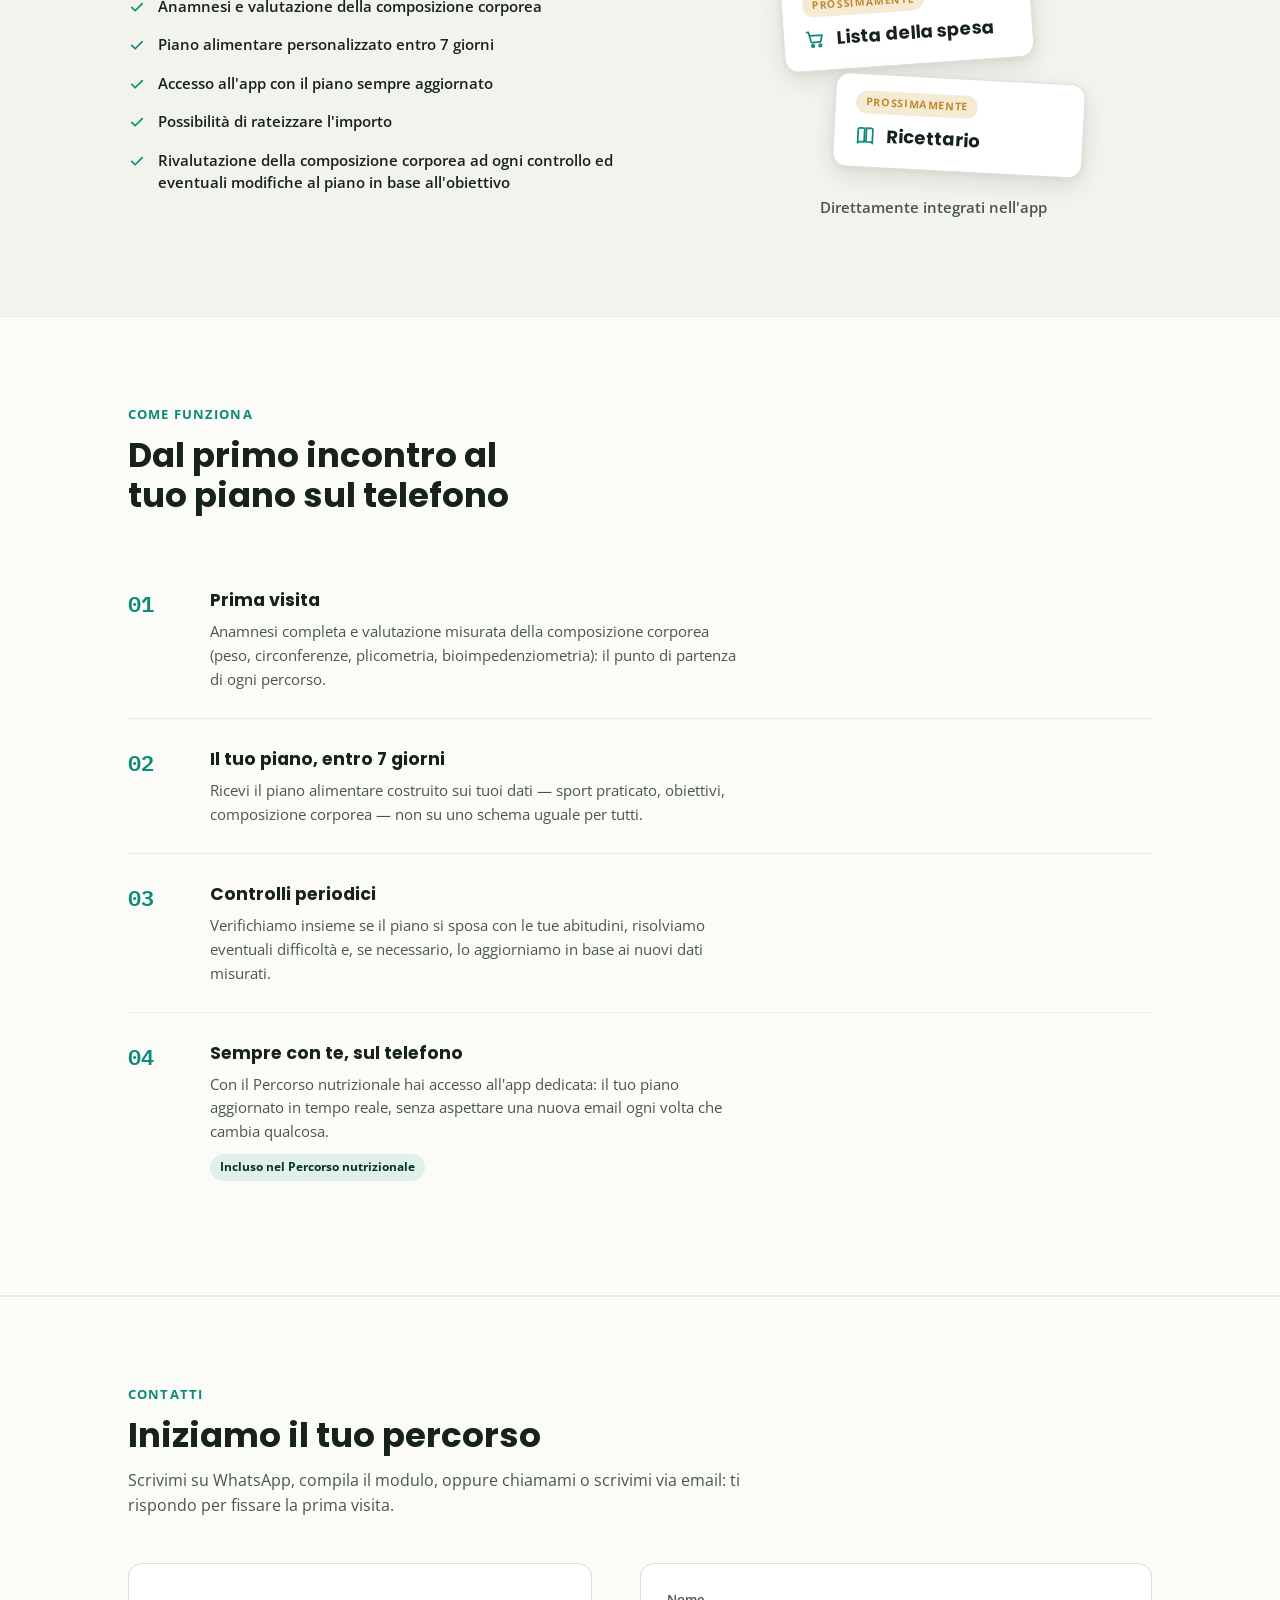
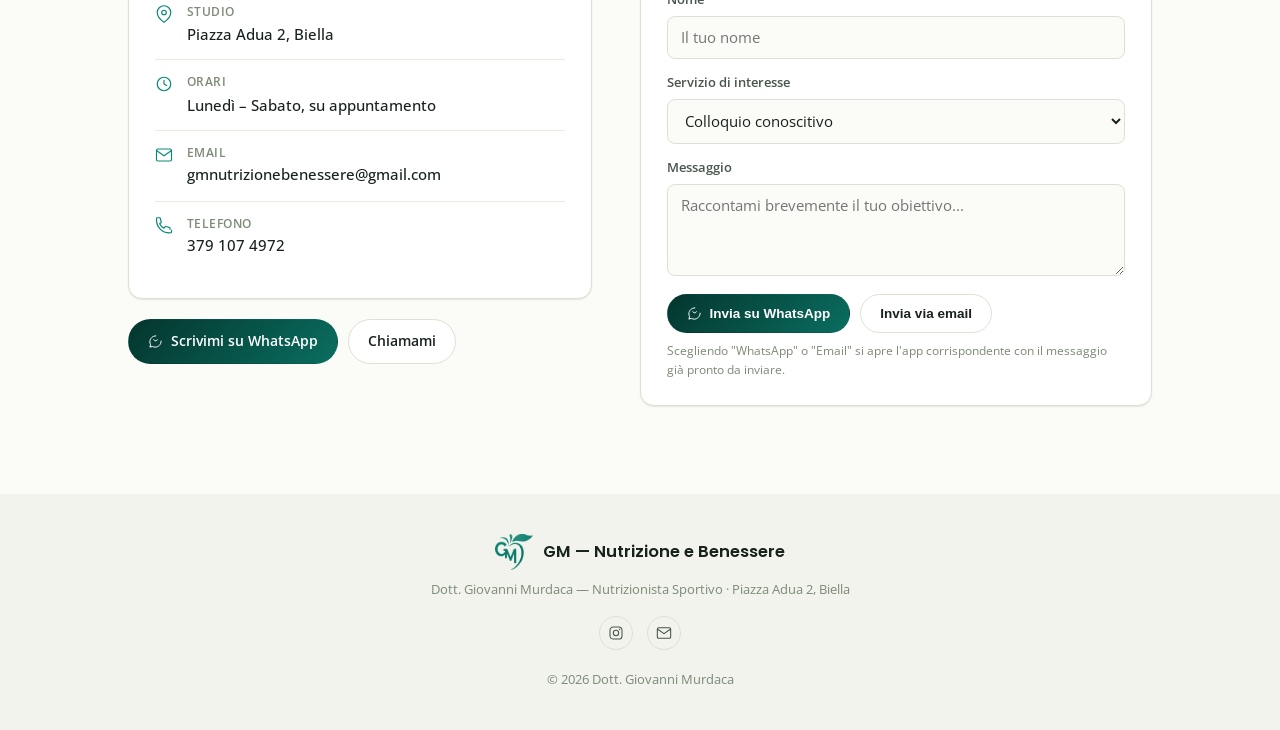
==== commit 4274a732: "Sito: In tutti i percorsi a sinistra e pop up Prossimamente a destra Co-Authored-By: Claude Sonnet 5" ====
--- a/index.html
+++ b/index.html
@@ -140,16 +140,25 @@
   .pq-list svg{ width:16px; height:16px; flex:none; margin-top:3px; color:var(--accent); }
   .pq-card .btn{ justify-content:center; align-self:end; }
   .pq-inc-title{ margin:40px 0 14px; }
-  .pq-inc{ display:grid; grid-template-columns:repeat(2,minmax(0,1fr)); gap:14px 40px; }
+  .pq-inc-wrap{ display:grid; grid-template-columns:1.25fr 1fr; gap:40px; align-items:center; }
+  .pq-inc{ display:flex; flex-direction:column; gap:16px; }
   .pq-inc div{ display:flex; gap:12px; align-items:flex-start; font-size:15px; font-weight:600; color:var(--ink); line-height:1.5; }
   .pq-inc svg{ width:18px; height:18px; flex:none; margin-top:3px; color:var(--accent); }
-  .pq-soon{ margin-top:26px; display:flex; gap:12px; align-items:center; flex-wrap:wrap; font-size:14px; color:var(--ink-soft); }
-  .pq-soon span{ background:var(--accent-warm-soft); color:var(--accent-warm); font-size:11px; font-weight:700; letter-spacing:.05em; text-transform:uppercase; padding:4px 11px; border-radius:999px; }
+  .pq-soon-box{ display:flex; flex-direction:column; align-items:center; padding:8px 0; }
+  .pq-pop{ width:min(100%,250px); background:var(--surface-raised); border:1px solid var(--border); border-radius:var(--radius-m); box-shadow:var(--shadow-2); padding:16px 20px; display:flex; flex-direction:column; gap:8px; }
+  .pq-pop.a{ transform:rotate(-4deg) translateX(-26px); }
+  .pq-pop.b{ transform:rotate(3deg) translateX(26px); margin-top:14px; }
+  .pq-tag{ align-self:flex-start; background:var(--accent-warm-soft); color:var(--accent-warm); font-size:10.5px; font-weight:700; letter-spacing:.06em; text-transform:uppercase; padding:3px 10px; border-radius:999px; }
+  .pq-pop-t{ display:flex; gap:10px; align-items:center; font-family:var(--font-display); font-weight:700; font-size:18px; color:var(--ink); }
+  .pq-pop-t svg{ width:22px; height:22px; flex:none; color:var(--accent); }
+  .pq-soon-note{ margin-top:26px; font-size:14.5px; font-weight:600; color:var(--ink-soft); text-align:center; }
   @media (max-width:860px){
     .pq-grid{ grid-template-columns:1fr; gap:26px; }
     .pq-card{ display:flex; flex-direction:column; grid-row:auto; gap:18px; }
     .pq-card .btn{ align-self:stretch; }
-    .pq-inc{ grid-template-columns:1fr; }
+    .pq-inc-wrap{ grid-template-columns:1fr; gap:30px; }
+    .pq-pop.a{ transform:rotate(-3deg) translateX(-12px); }
+    .pq-pop.b{ transform:rotate(2.5deg) translateX(12px); }
   }
 
   /* ---------- Servizi ---------- */
@@ -370,8 +379,14 @@
         </div>
       </div>
       <div class="eyebrow pq-inc-title">In tutti i percorsi</div>
-      <div class="pq-inc"><div><svg viewBox="0 0 24 24" fill="none" aria-hidden="true"><path d="M5 12.5l4.5 4.5L19 7.5" stroke="currentColor" stroke-width="2.2" stroke-linecap="round" stroke-linejoin="round"/></svg>Anamnesi e valutazione della composizione corporea</div><div><svg viewBox="0 0 24 24" fill="none" aria-hidden="true"><path d="M5 12.5l4.5 4.5L19 7.5" stroke="currentColor" stroke-width="2.2" stroke-linecap="round" stroke-linejoin="round"/></svg>Piano alimentare personalizzato entro 7 giorni</div><div><svg viewBox="0 0 24 24" fill="none" aria-hidden="true"><path d="M5 12.5l4.5 4.5L19 7.5" stroke="currentColor" stroke-width="2.2" stroke-linecap="round" stroke-linejoin="round"/></svg>Accesso all'app con il piano sempre aggiornato</div><div><svg viewBox="0 0 24 24" fill="none" aria-hidden="true"><path d="M5 12.5l4.5 4.5L19 7.5" stroke="currentColor" stroke-width="2.2" stroke-linecap="round" stroke-linejoin="round"/></svg>Possibilità di rateizzare l'importo</div><div><svg viewBox="0 0 24 24" fill="none" aria-hidden="true"><path d="M5 12.5l4.5 4.5L19 7.5" stroke="currentColor" stroke-width="2.2" stroke-linecap="round" stroke-linejoin="round"/></svg>Rivalutazione della composizione corporea ad ogni controllo ed eventuali modifiche al piano in base all'obiettivo</div></div>
-      <p class="pq-soon"><span>Prossimamente</span>A breve nell'app saranno disponibili anche il ricettario e la lista della spesa, integrati con il tuo piano.</p>
+      <div class="pq-inc-wrap">
+        <div class="pq-inc"><div><svg viewBox="0 0 24 24" fill="none" aria-hidden="true"><path d="M5 12.5l4.5 4.5L19 7.5" stroke="currentColor" stroke-width="2.2" stroke-linecap="round" stroke-linejoin="round"/></svg>Anamnesi e valutazione della composizione corporea</div><div><svg viewBox="0 0 24 24" fill="none" aria-hidden="true"><path d="M5 12.5l4.5 4.5L19 7.5" stroke="currentColor" stroke-width="2.2" stroke-linecap="round" stroke-linejoin="round"/></svg>Piano alimentare personalizzato entro 7 giorni</div><div><svg viewBox="0 0 24 24" fill="none" aria-hidden="true"><path d="M5 12.5l4.5 4.5L19 7.5" stroke="currentColor" stroke-width="2.2" stroke-linecap="round" stroke-linejoin="round"/></svg>Accesso all'app con il piano sempre aggiornato</div><div><svg viewBox="0 0 24 24" fill="none" aria-hidden="true"><path d="M5 12.5l4.5 4.5L19 7.5" stroke="currentColor" stroke-width="2.2" stroke-linecap="round" stroke-linejoin="round"/></svg>Possibilità di rateizzare l'importo</div><div><svg viewBox="0 0 24 24" fill="none" aria-hidden="true"><path d="M5 12.5l4.5 4.5L19 7.5" stroke="currentColor" stroke-width="2.2" stroke-linecap="round" stroke-linejoin="round"/></svg>Rivalutazione della composizione corporea ad ogni controllo ed eventuali modifiche al piano in base all'obiettivo</div></div>
+        <div class="pq-soon-box">
+          <div class="pq-pop a"><span class="pq-tag">Prossimamente</span><div class="pq-pop-t"><svg viewBox="0 0 24 24" fill="none" stroke="currentColor" stroke-width="1.9" stroke-linecap="round" stroke-linejoin="round" aria-hidden="true"><path d="M3 4h2l2.2 10.5a1 1 0 0 0 1 .8h8.6a1 1 0 0 0 1-.8L19.5 8H6"/><circle cx="9" cy="19" r="1.4"/><circle cx="17" cy="19" r="1.4"/></svg>Lista della spesa</div></div>
+          <div class="pq-pop b"><span class="pq-tag">Prossimamente</span><div class="pq-pop-t"><svg viewBox="0 0 24 24" fill="none" stroke="currentColor" stroke-width="1.9" stroke-linecap="round" stroke-linejoin="round" aria-hidden="true"><path d="M4 5.5A1.5 1.5 0 0 1 5.5 4H11v15H5.5A1.5 1.5 0 0 0 4 20.5z"/><path d="M20 5.5A1.5 1.5 0 0 0 18.5 4H13v15h5.5a1.5 1.5 0 0 1 1.5 1.5z"/></svg>Ricettario</div></div>
+          <p class="pq-soon-note">Direttamente integrati nell'app</p>
+        </div>
+      </div>
     </div>
   </section>
 
